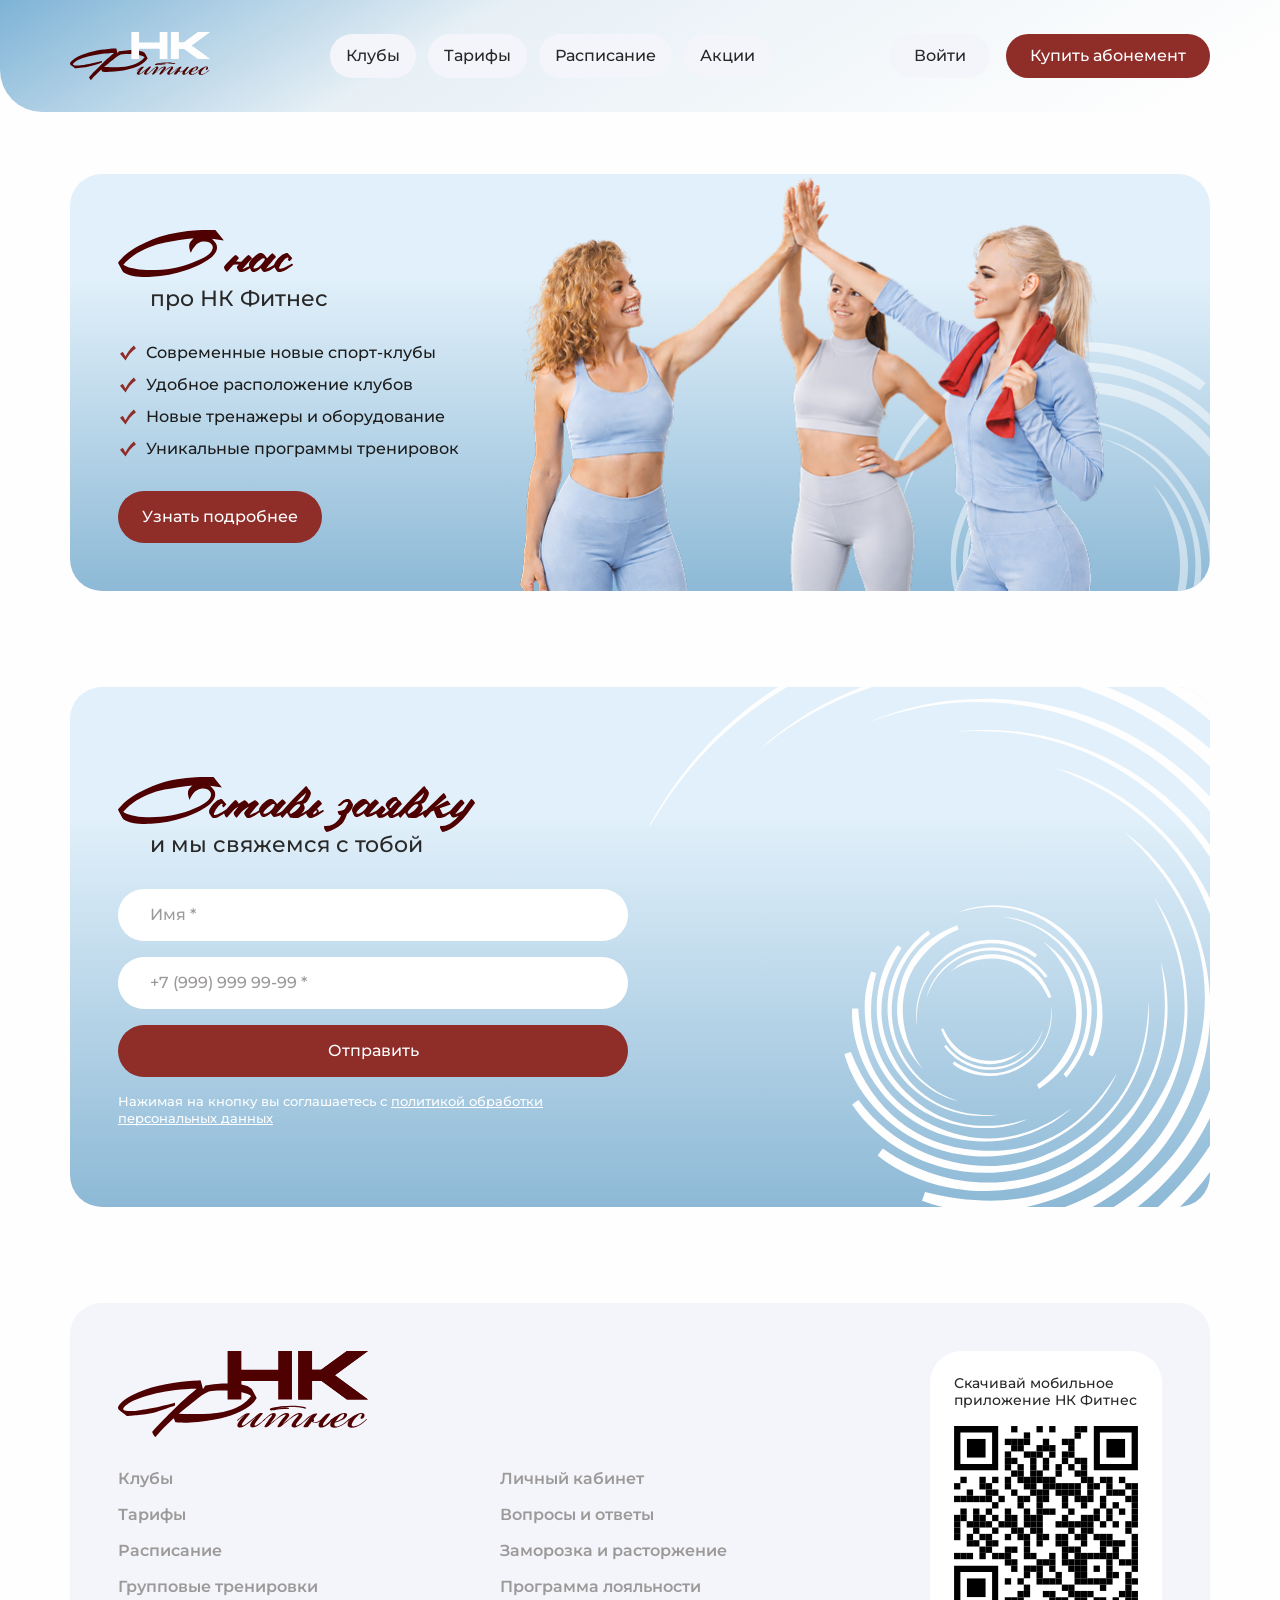
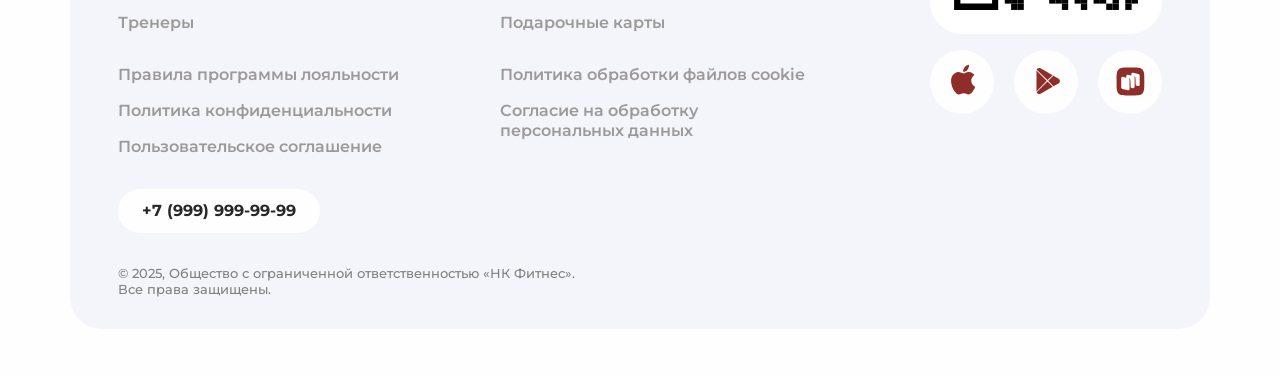
==== about-club.html @ 767a0ec8 "feat: added custom header" ====
<!doctype html>
<html lang="en">
  <head>
    <meta charset="UTF-8" />
    <meta name="viewport" content="width=device-width, initial-scale=1.0" />
    <title>Title</title>
    <link rel="shortcut icon" href="./favicon.ico" type="image/x-icon" />
    <link rel="stylesheet" href="./css/swiper-bundle.min.css" />
    <link rel="stylesheet" href="./css/index.css" />
    <script src="https://www.youtube.com/iframe_api" defer></script>
    <script src="./js/swiper-bundle.min.js" defer></script>
    <script src="./js/index.js" defer></script>
  </head>

  <body>
    <header class="header header_fullfilled">
      <div class="custom-container">
        <div class="header__wrapper">
          <div class="header__logo">
            <a class="header__logo-link" href="#">
              <img class="header__logo-link-image" src="./assets/logo-header.svg" alt="logo" />
            </a>
          </div>

          <nav class="header__nav">
            <ul class="header__nav-menu">
              <li class="header__nav-menu-item">
                <a class="header__nav-menu-item-link" href="#">Клубы</a>
              </li>
              <li class="header__nav-menu-item">
                <a class="header__nav-menu-item-link" href="#">Тарифы</a>
              </li>
              <li class="header__nav-menu-item">
                <a class="header__nav-menu-item-link" href="#">Расписание</a>
              </li>
              <li class="header__nav-menu-item">
                <a class="header__nav-menu-item-link" href="#">Акции</a>
              </li>
            </ul>
          </nav>

          <div class="header__controls">
            <button class="header__controls-profile"></button>
            <button class="header__controls-notifications is-notified"></button>
            <button class="header__controls-login">Войти</button>
            <button class="header__controls-buy">Купить абонемент</button>
            <button class="header__controls-menu"></button>
          </div>
        </div>
      </div>
    </header>

    <div class="mobile-menu">
      <div class="mobile-menu__body">
        <div class="mobile-menu__content">
          <nav class="mobile-menu__nav">
            <ul class="mobile-menu__nav-menu">
              <li class="mobile-menu__nav-menu-item">
                <a class="mobile-menu__nav-menu-item-link" href="#">О клубе</a>
              </li>
              <li class="mobile-menu__nav-menu-item">
                <a class="mobile-menu__nav-menu-item-link" href="#">Тарифы</a>
              </li>
              <li class="mobile-menu__nav-menu-item">
                <a class="mobile-menu__nav-menu-item-link" href="#">Расписание</a>
              </li>
              <li class="mobile-menu__nav-menu-item">
                <a class="mobile-menu__nav-menu-item-link" href="#">Групповые тренировки</a>
              </li>
              <li class="mobile-menu__nav-menu-item">
                <a class="mobile-menu__nav-menu-item-link" href="#">Тренеры</a>
              </li>
            </ul>

            <ul class="mobile-menu__nav-menu">
              <li class="mobile-menu__nav-menu-item">
                <a class="mobile-menu__nav-menu-item-link" href="#">Личный кабинет</a>
              </li>
              <li class="mobile-menu__nav-menu-item">
                <a class="mobile-menu__nav-menu-item-link" href="#">Вопросы и ответы</a>
              </li>
              <li class="mobile-menu__nav-menu-item">
                <a class="mobile-menu__nav-menu-item-link" href="#">Заморозка и расторжение</a>
              </li>
              <li class="mobile-menu__nav-menu-item">
                <a class="mobile-menu__nav-menu-item-link" href="#">Программа лояльности</a>
              </li>
              <li class="mobile-menu__nav-menu-item">
                <a class="mobile-menu__nav-menu-item-link" href="#">Подарочные карты</a>
              </li>
              <li class="mobile-menu__nav-menu-item">
                <a class="mobile-menu__nav-menu-item-link" href="#">Блог</a>
              </li>
            </ul>
          </nav>

          <div class="mobile-menu__download">
            <div class="mobile-menu__download-links">
              <a class="mobile-menu__download-link" href="#">
                <img
                  class="mobile-menu__download-link-logo"
                  src="./assets/google-play-download-logo-mob.svg"
                  alt=""
                />
              </a>
              <a class="mobile-menu__download-link" href="#">
                <img
                  class="mobile-menu__download-link-logo"
                  src="./assets/app-store-download-logo-mob.svg"
                  alt=""
                />
              </a>
              <a class="mobile-menu__download-link" href="#">
                <img
                  class="mobile-menu__download-link-logo"
                  src="./assets/app-gallery-download-logo-mob.svg"
                  alt=""
                />
              </a>
              <a class="mobile-menu__download-link" href="#">
                <img
                  class="mobile-menu__download-link-logo"
                  src="./assets/rustore-download-logo-mob.svg"
                  alt=""
                />
              </a>
            </div>
          </div>

          <div class="mobile-menu__subscription">
            <button class="mobile-menu__subscription-button">Купить абонемент</button>
          </div>
        </div>
      </div>
    </div>

    <div class="notifications">
      <div class="custom-container">
        <div class="notifications__body">
          <div class="notifications__content">
            <div class="notifications__empty">Тут пока пусто</div>

            <ul class="notifications__list">
              <li class="notifications__list-item notifications__list-item__new">
                <div class="notifications__list-item-title">Тренировка через 1 час</div>
                <div class="notifications__list-item-text">
                  Групповая тренировка Суставная гимнастика начнётся через 1 час
                </div>
                <div class="notifications__list-item-date">05 фев 17:00</div>
              </li>

              <li class="notifications__list-item notifications__list-item__new">
                <div class="notifications__list-item-title">Тренировка завтра в 18:00</div>
                <div class="notifications__list-item-text">
                  Групповая тренировка BUMS + ABS завтра в 18:00
                </div>
                <div class="notifications__list-item-date">04 фев 19:00</div>
              </li>

              <li class="notifications__list-item">
                <div class="notifications__list-item-title">Тренировка через 1 час</div>
                <div class="notifications__list-item-text">
                  Групповая тренировка Суставная гимнастика начнётся через 1 час
                </div>
                <div class="notifications__list-item-date">05 фев 17:00</div>
              </li>

              <li class="notifications__list-item">
                <div class="notifications__list-item-title">Тренировка завтра в 18:00</div>
                <div class="notifications__list-item-text">
                  Групповая тренировка BUMS + ABS завтра в 18:00
                </div>
                <div class="notifications__list-item-date">04 фев 19:00</div>
              </li>

              <li class="notifications__list-item">
                <div class="notifications__list-item-title">Тренировка через 1 час</div>
                <div class="notifications__list-item-text">
                  Групповая тренировка Суставная гимнастика начнётся через 1 час
                </div>
                <div class="notifications__list-item-date">05 фев 17:00</div>
              </li>
            </ul>
          </div>
        </div>
      </div>
    </div>

    <main class="main">

      <section class="about-us">
        <div class="custom-container">
          <div class="about-us__wrapper">
            <div class="about-us__info">
              <div class="about-us__info-title">О нас</div>

              <figure class="about-us__info-heading">
                <img
                  class="about-us__info-heading-image"
                  src="./assets/heading/heading-about-us.svg"
                  alt="heading"
                />
              </figure>

              <div class="about-us__info-description">про НК Фитнес</div>
              <div class="about-us__info-advantages">
                <li class="about-us__info-advantages-item">Современные новые спорт-клубы</li>
                <li class="about-us__info-advantages-item">Удобное расположение клубов</li>
                <li class="about-us__info-advantages-item">Новые тренажеры и оборудование</li>
                <li class="about-us__info-advantages-item">Уникальные программы тренировок</li>
              </div>
              <div class="about-us__info-training">
                <button class="about-us__info-training-button">Узнать подробнее</button>
              </div>
            </div>

            <figure class="about-us__photo">
              <img
                class="about-us__photo-image"
                src="./assets/about-us-image-1.png"
                alt="about-us"
              />
            </figure>
          </div>
        </div>
      </section>

      <section class="callback">
        <div class="custom-container">
          <div class="callback__wrapper">
            <h2 class="callback__title">Оставь заявку</h2>

            <figure class="callback__heading">
              <img
                class="callback__heading-image"
                src="./assets/heading/heading-callback.svg"
                alt="heading"
              />
            </figure>

            <div class="callback__description">и мы свяжемся с тобой</div>

            <form class="callback__form">
              <input
                class="callback__form-input"
                type="text"
                name="name"
                placeholder="Имя *"
                required
              />
              <input
                class="callback__form-input"
                type="tel"
                name="phone"
                placeholder="+7 (999) 999 99-99 *"
                required
              />
              <button class="callback__form-submit">Отправить</button>
              <div class="callback__form-disclaimer">
                Нажимая на кнопку вы соглашаетесь с
                <a class="callback__form-disclaimer-link" href="#">
                  политикой обработки персональных данных
                </a>
              </div>
            </form>
          </div>
        </div>
      </section>
    </main>

    <footer class="footer">
      <div class="custom-container">
        <div class="footer__wrapper">
          <div class="footer__main">
            <figure class="footer__main-logo">
              <a class="footer__main-logo-link" href="#">
                <img
                  class="footer__main-logo-link-image"
                  src="./assets/logo-footer.svg"
                  alt="logo"
                />
              </a>
            </figure>

            <nav class="footer__main-nav">
              <ul class="footer__main-nav-menu">
                <li class="footer__main-nav-menu-item">
                  <a class="footer__main-nav-menu-item-link" href="#">Клубы</a>
                </li>
                <li class="footer__main-nav-menu-item">
                  <a class="footer__main-nav-menu-item-link" href="#">Тарифы</a>
                </li>
                <li class="footer__main-nav-menu-item">
                  <a class="footer__main-nav-menu-item-link" href="#">Расписание</a>
                </li>
                <li class="footer__main-nav-menu-item">
                  <a class="footer__main-nav-menu-item-link" href="#">Групповые тренировки</a>
                </li>
                <li class="footer__main-nav-menu-item">
                  <a class="footer__main-nav-menu-item-link" href="#">Тренеры</a>
                </li>
              </ul>

              <ul class="footer__main-nav-menu">
                <li class="footer__main-nav-menu-item">
                  <a class="footer__main-nav-menu-item-link" href="#">Личный кабинет</a>
                </li>
                <li class="footer__main-nav-menu-item">
                  <a class="footer__main-nav-menu-item-link" href="#">Вопросы и ответы</a>
                </li>
                <li class="footer__main-nav-menu-item">
                  <a class="footer__main-nav-menu-item-link" href="#">Заморозка и расторжение</a>
                </li>
                <li class="footer__main-nav-menu-item">
                  <a class="footer__main-nav-menu-item-link" href="#">Программа лояльности</a>
                </li>
                <li class="footer__main-nav-menu-item">
                  <a class="footer__main-nav-menu-item-link" href="#">Подарочные карты</a>
                </li>
              </ul>

              <ul class="footer__main-nav-menu">
                <li class="footer__main-nav-menu-item">
                  <a class="footer__main-nav-menu-item-link" href="#"
                    >Правила программы лояльности</a
                  >
                </li>
                <li class="footer__main-nav-menu-item">
                  <a class="footer__main-nav-menu-item-link" href="#"
                    >Политика конфиденциальности</a
                  >
                </li>
                <li class="footer__main-nav-menu-item">
                  <a class="footer__main-nav-menu-item-link" href="#"
                    >Пользовательское соглашение</a
                  >
                </li>
              </ul>

              <ul class="footer__main-nav-menu">
                <li class="footer__main-nav-menu-item">
                  <a class="footer__main-nav-menu-item-link" href="#"
                    >Политика обработки файлов cookie</a
                  >
                </li>
                <li class="footer__main-nav-menu-item">
                  <a class="footer__main-nav-menu-item-link" href="#"
                    >Согласие на обработку персональных данных</a
                  >
                </li>
              </ul>
            </nav>

            <div class="footer__main-phone">
              <a class="footer__main-phone-link" href="tel:+79999999999">+7 (999) 999-99-99</a>
            </div>
          </div>

          <div class="footer__app">
            <div class="footer__app-download">
              <div class="footer__app-download-title">Скачивай мобильное приложение НК Фитнес</div>

              <figure class="footer__app-download-qr">
                <img
                  class="footer__app-download-qr-image"
                  src="./assets/app-qr-code.svg"
                  alt="qr"
                />
              </figure>
            </div>

            <div class="footer__app-store">
              <a class="footer__app-store-link" href="#">
                <img
                  class="footer__app-store-link-icon"
                  src="./assets/app-store-logo.svg"
                  alt="app-store-logo"
                />
              </a>
              <a class="footer__app-store-link" href="#">
                <img
                  class="footer__app-store-link-icon"
                  src="./assets/google-play-logo.svg"
                  alt="google-play-logo"
                />
              </a>
              <a class="footer__app-store-link" href="#">
                <img
                  class="footer__app-store-link-icon"
                  src="./assets/ru-store-logo.svg"
                  alt="ru-store-logo"
                />
              </a>
            </div>
          </div>

          <div class="footer__copyright">
            <div class="footer__copyright-content">
              © 2025, Общество с ограниченной ответственностью «НК Фитнес». Все права защищены.
            </div>
          </div>
        </div>
      </div>
    </footer>

    <div class="cookies active" style="display: none;">
      <figure class="cookies__icon">
        <img class="cookies__icon-image" src="./assets/cookies.svg" alt="cookies" />
      </figure>
      <div class="cookies__message">
        Мы используем файлы cookie для улучшения работы сайта и анализа посещаемости. Продолжая
        использовать сайт, вы соглашаетесь с
        <a class="cookies__message-link" href="#">политикой обработки файлов cookie</a>
      </div>
      <div class="cookies__agree">
        <button class="cookies__agree-button">Понятно</button>
      </div>
    </div>

    <div class="loader" style="display: none;">
      <div class="loader__main">
        <svg
          class="loader__main-layer loader__main-layer_outer"
          viewBox="0 0 200 186"
          fill="none"
          xmlns="http://www.w3.org/2000/svg"
        >
          <path
            d="M21.9347 37.778C0.688695 70.8767 -2.49113 105.113 17.5709 139.151C37.6026 173.147 69.0466 187.191 108.109 184.972C64.8949 191.45 25.7894 166.533 9.21711 132.022C-7.76408 96.6708 0.677655 56.17 18.6566 35.2195C19.7309 36.0613 20.8166 36.9033 21.9347 37.778ZM108.224 184.967C108.186 184.969 108.147 184.97 108.109 184.972C108.147 184.966 108.186 184.961 108.224 184.956V184.967ZM72.013 172.851V172.862C71.978 172.851 71.9432 172.838 71.9081 172.826C71.9431 172.834 71.978 172.843 72.013 172.851ZM47.3025 25.3122C-7.14324 66.6883 5.61949 150.587 71.9081 172.826C38.0986 165.139 3.31637 127.498 10.413 78.1694C11.1696 72.9532 15.2581 56.5407 25.289 42.4027C32.3489 32.4635 41.2727 25.2797 41.9089 24.7655C43.334 23.6393 44.5509 22.7427 45.4279 22.1194C45.998 23.0816 46.6668 24.2189 47.3025 25.3122ZM146.364 31.4469C169.824 46.8208 182.235 68.5149 181.709 96.5071C181.171 124.893 167.884 146.434 143.721 161.873H143.711C142.527 159.807 141.77 158.483 141.77 158.483L145.454 155.684C166.536 139.674 173.843 114.849 173.88 114.724C183.035 83.4296 168.432 51.0735 149.707 34.2563C148.37 33.0537 147.197 32.1028 146.364 31.4469ZM109.967 10.1897C144.653 10.4959 186.74 39.9425 190.281 89.7051C190.654 94.9536 190.149 111.859 183.341 127.801C178.551 139.008 171.361 147.919 170.844 148.555C169.693 149.965 168.695 151.092 167.971 151.89C167.226 151.07 166.327 150.097 165.472 149.167C209.916 97.1852 179.559 17.8438 109.967 10.1897ZM154.433 87.9346C158.247 113.018 143.721 135.718 123.594 145.329C102.994 155.17 79.3909 150.283 67.1782 139.862C67.6715 139.239 68.1654 138.605 68.6696 137.959C87.9532 150.283 107.906 152.12 127.738 140.496C147.559 128.873 155.749 110.623 154.433 87.9453V87.9346ZM147.394 108.928C142.954 128.545 121.006 148.752 92.2291 144.629C89.1925 144.192 79.6328 141.819 71.3889 136.002C65.5895 131.913 61.4007 126.741 61.1047 126.369C60.4473 125.549 59.9216 124.838 59.5598 124.335C60.1188 124.008 60.7763 123.624 61.412 123.253C85.5304 154.831 134.458 147.407 147.383 108.928H147.394ZM72.4295 21.2012L68.2306 23.1584C44.2242 34.3456 31.8165 57.047 31.7468 57.175C16.1575 85.8343 23.5575 120.541 38.2807 140.934C39.344 142.399 40.2753 143.569 40.955 144.389C21.2875 124.412 13.7785 100.574 20.2357 73.3364C26.7908 45.7085 44.3602 27.4701 71.2465 17.4862C71.9695 19.748 72.4295 21.2012 72.4295 21.2012ZM60.1733 111.115C66.7072 125.068 79.9944 132.263 79.9944 132.263C96.6797 141.305 116.906 137.019 128.79 128.48C129.645 127.868 130.336 127.32 130.807 126.927C119.165 138.32 105.275 142.683 89.4006 138.933C73.296 135.138 62.6615 124.958 56.8512 109.366H56.863C58.1823 108.942 59.0243 108.68 59.033 108.677L60.1733 111.115ZM72.013 6.01349C112.905 -9.52443 156.471 6.57081 180.02 36.8265C204.127 67.782 204.478 109.158 191.366 133.433C190.128 132.831 188.889 132.23 187.617 131.617C201.343 94.779 197.177 60.642 170.339 31.6219C143.524 2.61277 109.769 -4.45082 72.013 6.01349ZM73.2635 36.9462C98.4012 24.9295 127.189 30.9111 142.088 43.6169C141.485 44.3822 140.882 45.1478 140.268 45.9351C116.742 30.9112 92.4043 28.6693 68.2092 42.8512C44.025 57.0332 34.0379 79.2958 35.6384 106.96C30.9793 76.3763 48.7176 48.6789 73.2635 36.9462ZM64.4706 59.3949C78.6786 45.4863 95.6274 40.1727 114.988 44.7433C134.633 49.3796 147.602 61.8006 154.695 80.8155L154.684 80.8272C153.073 81.3301 152.042 81.658 152.042 81.658L150.65 78.6841C142.68 61.67 126.466 52.8888 126.466 52.8888C106.097 41.8561 81.4195 47.0943 66.9266 57.5039C65.8852 58.2473 65.0517 58.9139 64.4706 59.3949ZM44.2438 81.3515C49.6705 57.4159 76.4533 32.7588 111.556 37.7887C115.262 38.3135 126.926 41.2115 136.979 48.3078C144.05 53.3048 149.159 59.614 149.521 60.0623C150.321 61.0572 150.968 61.9208 151.406 62.5439C150.716 62.9484 149.916 63.4188 149.138 63.867C119.703 25.3448 60.0195 34.4098 44.2438 81.3515ZM71.2465 17.4862L71.2454 17.483H71.2571C71.2538 17.4842 71.2498 17.485 71.2465 17.4862Z"
            fill="#FEFEFE"
          />
        </svg>

        <svg
          class="loader__main-layer loader__main-layer_mid"
          viewBox="0 0 200 186"
          fill="none"
          xmlns="http://www.w3.org/2000/svg"
        >
          <path
            d="M21.9347 37.778C0.688695 70.8767 -2.49113 105.113 17.5709 139.151C37.6026 173.147 69.0466 187.191 108.109 184.972C64.8949 191.45 25.7894 166.533 9.21711 132.022C-7.76408 96.6708 0.677655 56.17 18.6566 35.2195C19.7309 36.0613 20.8166 36.9033 21.9347 37.778ZM108.224 184.967C108.186 184.969 108.147 184.97 108.109 184.972C108.147 184.966 108.186 184.961 108.224 184.956V184.967ZM72.013 172.851V172.862C71.978 172.851 71.9432 172.838 71.9081 172.826C71.9431 172.834 71.978 172.843 72.013 172.851ZM47.3025 25.3122C-7.14324 66.6883 5.61949 150.587 71.9081 172.826C38.0986 165.139 3.31637 127.498 10.413 78.1694C11.1696 72.9532 15.2581 56.5407 25.289 42.4027C32.3489 32.4635 41.2727 25.2797 41.9089 24.7655C43.334 23.6393 44.5509 22.7427 45.4279 22.1194C45.998 23.0816 46.6668 24.2189 47.3025 25.3122ZM146.364 31.4469C169.824 46.8208 182.235 68.5149 181.709 96.5071C181.171 124.893 167.884 146.434 143.721 161.873H143.711C142.527 159.807 141.77 158.483 141.77 158.483L145.454 155.684C166.536 139.674 173.843 114.849 173.88 114.724C183.035 83.4296 168.432 51.0735 149.707 34.2563C148.37 33.0537 147.197 32.1028 146.364 31.4469ZM109.967 10.1897C144.653 10.4959 186.74 39.9425 190.281 89.7051C190.654 94.9536 190.149 111.859 183.341 127.801C178.551 139.008 171.361 147.919 170.844 148.555C169.693 149.965 168.695 151.092 167.971 151.89C167.226 151.07 166.327 150.097 165.472 149.167C209.916 97.1852 179.559 17.8438 109.967 10.1897ZM154.433 87.9346C158.247 113.018 143.721 135.718 123.594 145.329C102.994 155.17 79.3909 150.283 67.1782 139.862C67.6715 139.239 68.1654 138.605 68.6696 137.959C87.9532 150.283 107.906 152.12 127.738 140.496C147.559 128.873 155.749 110.623 154.433 87.9453V87.9346ZM147.394 108.928C142.954 128.545 121.006 148.752 92.2291 144.629C89.1925 144.192 79.6328 141.819 71.3889 136.002C65.5895 131.913 61.4007 126.741 61.1047 126.369C60.4473 125.549 59.9216 124.838 59.5598 124.335C60.1188 124.008 60.7763 123.624 61.412 123.253C85.5304 154.831 134.458 147.407 147.383 108.928H147.394ZM72.4295 21.2012L68.2306 23.1584C44.2242 34.3456 31.8165 57.047 31.7468 57.175C16.1575 85.8343 23.5575 120.541 38.2807 140.934C39.344 142.399 40.2753 143.569 40.955 144.389C21.2875 124.412 13.7785 100.574 20.2357 73.3364C26.7908 45.7085 44.3602 27.4701 71.2465 17.4862C71.9695 19.748 72.4295 21.2012 72.4295 21.2012ZM60.1733 111.115C66.7072 125.068 79.9944 132.263 79.9944 132.263C96.6797 141.305 116.906 137.019 128.79 128.48C129.645 127.868 130.336 127.32 130.807 126.927C119.165 138.32 105.275 142.683 89.4006 138.933C73.296 135.138 62.6615 124.958 56.8512 109.366H56.863C58.1823 108.942 59.0243 108.68 59.033 108.677L60.1733 111.115ZM72.013 6.01349C112.905 -9.52443 156.471 6.57081 180.02 36.8265C204.127 67.782 204.478 109.158 191.366 133.433C190.128 132.831 188.889 132.23 187.617 131.617C201.343 94.779 197.177 60.642 170.339 31.6219C143.524 2.61277 109.769 -4.45082 72.013 6.01349ZM73.2635 36.9462C98.4012 24.9295 127.189 30.9111 142.088 43.6169C141.485 44.3822 140.882 45.1478 140.268 45.9351C116.742 30.9112 92.4043 28.6693 68.2092 42.8512C44.025 57.0332 34.0379 79.2958 35.6384 106.96C30.9793 76.3763 48.7176 48.6789 73.2635 36.9462ZM64.4706 59.3949C78.6786 45.4863 95.6274 40.1727 114.988 44.7433C134.633 49.3796 147.602 61.8006 154.695 80.8155L154.684 80.8272C153.073 81.3301 152.042 81.658 152.042 81.658L150.65 78.6841C142.68 61.67 126.466 52.8888 126.466 52.8888C106.097 41.8561 81.4195 47.0943 66.9266 57.5039C65.8852 58.2473 65.0517 58.9139 64.4706 59.3949ZM44.2438 81.3515C49.6705 57.4159 76.4533 32.7588 111.556 37.7887C115.262 38.3135 126.926 41.2115 136.979 48.3078C144.05 53.3048 149.159 59.614 149.521 60.0623C150.321 61.0572 150.968 61.9208 151.406 62.5439C150.716 62.9484 149.916 63.4188 149.138 63.867C119.703 25.3448 60.0195 34.4098 44.2438 81.3515ZM71.2465 17.4862L71.2454 17.483H71.2571C71.2538 17.4842 71.2498 17.485 71.2465 17.4862Z"
            fill="#FEFEFE"
          />
        </svg>

        <svg
          class="loader__main-layer loader__main-layer_inner"
          viewBox="0 0 200 186"
          fill="none"
          xmlns="http://www.w3.org/2000/svg"
        >
          <path
            d="M21.9347 37.778C0.688695 70.8767 -2.49113 105.113 17.5709 139.151C37.6026 173.147 69.0466 187.191 108.109 184.972C64.8949 191.45 25.7894 166.533 9.21711 132.022C-7.76408 96.6708 0.677655 56.17 18.6566 35.2195C19.7309 36.0613 20.8166 36.9033 21.9347 37.778ZM108.224 184.967C108.186 184.969 108.147 184.97 108.109 184.972C108.147 184.966 108.186 184.961 108.224 184.956V184.967ZM72.013 172.851V172.862C71.978 172.851 71.9432 172.838 71.9081 172.826C71.9431 172.834 71.978 172.843 72.013 172.851ZM47.3025 25.3122C-7.14324 66.6883 5.61949 150.587 71.9081 172.826C38.0986 165.139 3.31637 127.498 10.413 78.1694C11.1696 72.9532 15.2581 56.5407 25.289 42.4027C32.3489 32.4635 41.2727 25.2797 41.9089 24.7655C43.334 23.6393 44.5509 22.7427 45.4279 22.1194C45.998 23.0816 46.6668 24.2189 47.3025 25.3122ZM146.364 31.4469C169.824 46.8208 182.235 68.5149 181.709 96.5071C181.171 124.893 167.884 146.434 143.721 161.873H143.711C142.527 159.807 141.77 158.483 141.77 158.483L145.454 155.684C166.536 139.674 173.843 114.849 173.88 114.724C183.035 83.4296 168.432 51.0735 149.707 34.2563C148.37 33.0537 147.197 32.1028 146.364 31.4469ZM109.967 10.1897C144.653 10.4959 186.74 39.9425 190.281 89.7051C190.654 94.9536 190.149 111.859 183.341 127.801C178.551 139.008 171.361 147.919 170.844 148.555C169.693 149.965 168.695 151.092 167.971 151.89C167.226 151.07 166.327 150.097 165.472 149.167C209.916 97.1852 179.559 17.8438 109.967 10.1897ZM154.433 87.9346C158.247 113.018 143.721 135.718 123.594 145.329C102.994 155.17 79.3909 150.283 67.1782 139.862C67.6715 139.239 68.1654 138.605 68.6696 137.959C87.9532 150.283 107.906 152.12 127.738 140.496C147.559 128.873 155.749 110.623 154.433 87.9453V87.9346ZM147.394 108.928C142.954 128.545 121.006 148.752 92.2291 144.629C89.1925 144.192 79.6328 141.819 71.3889 136.002C65.5895 131.913 61.4007 126.741 61.1047 126.369C60.4473 125.549 59.9216 124.838 59.5598 124.335C60.1188 124.008 60.7763 123.624 61.412 123.253C85.5304 154.831 134.458 147.407 147.383 108.928H147.394ZM72.4295 21.2012L68.2306 23.1584C44.2242 34.3456 31.8165 57.047 31.7468 57.175C16.1575 85.8343 23.5575 120.541 38.2807 140.934C39.344 142.399 40.2753 143.569 40.955 144.389C21.2875 124.412 13.7785 100.574 20.2357 73.3364C26.7908 45.7085 44.3602 27.4701 71.2465 17.4862C71.9695 19.748 72.4295 21.2012 72.4295 21.2012ZM60.1733 111.115C66.7072 125.068 79.9944 132.263 79.9944 132.263C96.6797 141.305 116.906 137.019 128.79 128.48C129.645 127.868 130.336 127.32 130.807 126.927C119.165 138.32 105.275 142.683 89.4006 138.933C73.296 135.138 62.6615 124.958 56.8512 109.366H56.863C58.1823 108.942 59.0243 108.68 59.033 108.677L60.1733 111.115ZM72.013 6.01349C112.905 -9.52443 156.471 6.57081 180.02 36.8265C204.127 67.782 204.478 109.158 191.366 133.433C190.128 132.831 188.889 132.23 187.617 131.617C201.343 94.779 197.177 60.642 170.339 31.6219C143.524 2.61277 109.769 -4.45082 72.013 6.01349ZM73.2635 36.9462C98.4012 24.9295 127.189 30.9111 142.088 43.6169C141.485 44.3822 140.882 45.1478 140.268 45.9351C116.742 30.9112 92.4043 28.6693 68.2092 42.8512C44.025 57.0332 34.0379 79.2958 35.6384 106.96C30.9793 76.3763 48.7176 48.6789 73.2635 36.9462ZM64.4706 59.3949C78.6786 45.4863 95.6274 40.1727 114.988 44.7433C134.633 49.3796 147.602 61.8006 154.695 80.8155L154.684 80.8272C153.073 81.3301 152.042 81.658 152.042 81.658L150.65 78.6841C142.68 61.67 126.466 52.8888 126.466 52.8888C106.097 41.8561 81.4195 47.0943 66.9266 57.5039C65.8852 58.2473 65.0517 58.9139 64.4706 59.3949ZM44.2438 81.3515C49.6705 57.4159 76.4533 32.7588 111.556 37.7887C115.262 38.3135 126.926 41.2115 136.979 48.3078C144.05 53.3048 149.159 59.614 149.521 60.0623C150.321 61.0572 150.968 61.9208 151.406 62.5439C150.716 62.9484 149.916 63.4188 149.138 63.867C119.703 25.3448 60.0195 34.4098 44.2438 81.3515ZM71.2465 17.4862L71.2454 17.483H71.2571C71.2538 17.4842 71.2498 17.485 71.2465 17.4862Z"
            fill="#FEFEFE"
          />
        </svg>
      </div>
    </div>
  </body>
</html>
---- css/index.css ----
@import url("https://fonts.googleapis.com/css2?family=Montserrat:wght@100..900&display=swap");
@font-face {
  font-family: "Christopher";
  src: url("../fonts/christopher.otf") format("opentype");
  font-weight: normal;
  font-style: normal;
}
html {
  font-size: 16px;
  font-family: "Montserrat", sans-serif;
  font-weight: 400;
  font-style: normal;
  scroll-behavior: smooth;
}

body {
  position: relative;
  margin: 0;
  overflow-y: scroll;
  color: #282828;
  background-color: #fefefe;
}

a,
button,
input,
textarea {
  font-family: "Montserrat", sans-serif;
  text-decoration: none;
}

.custom-container {
  max-width: 1170px;
  width: 100%;
  margin: 0 auto;
  padding: 0 15px;
  -webkit-box-sizing: border-box;
          box-sizing: border-box;
}

.header {
  position: absolute;
  top: 32px;
  left: 0;
  right: 0;
  z-index: 999;
  max-width: 100%;
  overflow: hidden;
}
@media (max-width: 1024px) {
  .header {
    top: 0;
    padding: 12px;
    border-radius: 0 0 32px 32px;
    background: -webkit-gradient(linear, left top, left bottom, from(#f2f8fd), to(#e1f0fa));
    background: linear-gradient(180deg, #f2f8fd 0%, #e1f0fa 100%);
  }
}
.header.header.hidden {
  position: fixed;
  background: -webkit-gradient(linear, left top, left bottom, from(rgba(242, 248, 253, 0)), to(rgba(225, 240, 250, 0)));
  background: linear-gradient(180deg, rgba(242, 248, 253, 0) 0%, rgba(225, 240, 250, 0) 100%);
}
.header.header.active {
  position: fixed;
  background: -webkit-gradient(linear, left top, left bottom, from(rgba(242, 248, 253, 0)), to(rgba(225, 240, 250, 0)));
  background: linear-gradient(180deg, rgba(242, 248, 253, 0) 0%, rgba(225, 240, 250, 0) 100%);
}
.header_fullfilled {
  top: 0;
  padding: 32px 0;
  border-radius: 0 0 42px 42px;
  background: linear-gradient(330deg, rgba(255, 255, 255, 0) 8%, rgba(141, 185, 214, 0.2) 65%, #7eb3d6 100%);
}
@media (max-width: 1024px) {
  .header_fullfilled {
    padding: 12px;
  }
}
.header__wrapper {
  display: -webkit-box;
  display: -ms-flexbox;
  display: flex;
  -webkit-box-align: center;
      -ms-flex-align: center;
          align-items: center;
  -webkit-box-pack: justify;
      -ms-flex-pack: justify;
          justify-content: space-between;
  gap: 32px;
  margin: 0 auto;
  -webkit-box-sizing: border-box;
          box-sizing: border-box;
}
@media (max-width: 1024px) {
  .header__wrapper {
    padding: 8px 24px;
    margin: 0 -15px;
    border-radius: 48px;
    background-color: #fefefe;
  }
}
.header.hidden .header__wrapper {
  opacity: 0;
  -webkit-transform: translateY(-400px);
          transform: translateY(-400px);
}
.header.hidden.active .header__wrapper {
  max-width: 1044px;
  padding: 12px 48px;
  border-radius: 32px;
  -webkit-box-shadow: 0 2px 12px 0 rgba(68, 68, 68, 0.15);
          box-shadow: 0 2px 12px 0 rgba(68, 68, 68, 0.15);
  background-color: #fefefe;
  opacity: 1;
  -webkit-transform: translateY(0);
          transform: translateY(0);
  -webkit-transition-property: opacity, -webkit-transform;
  transition-property: opacity, -webkit-transform;
  transition-property: transform, opacity;
  transition-property: transform, opacity, -webkit-transform;
  -webkit-transition-timing-function: ease-out;
          transition-timing-function: ease-out;
  -webkit-transition-duration: 0.4s;
          transition-duration: 0.4s;
}
@media (max-width: 1024px) {
  .header.hidden.active .header__wrapper {
    padding: 12px 24px;
    border-radius: 48px;
  }
}
.header__logo {
  -webkit-box-flex: 0;
      -ms-flex: 0 0 auto;
          flex: 0 0 auto;
}
.header__logo-link {
  display: -webkit-box;
  display: -ms-flexbox;
  display: flex;
  -webkit-box-align: center;
      -ms-flex-align: center;
          align-items: center;
  -webkit-box-pack: center;
      -ms-flex-pack: center;
          justify-content: center;
}
.header__logo-link-image {
  display: block;
  max-width: 100%;
  width: 180px;
  height: auto;
}
@media (max-width: 1400px) {
  .header__logo-link-image {
    width: 140px;
  }
}
@media (max-width: 1024px) {
  .header__logo-link-image {
    width: 104px;
    -webkit-filter: brightness(0) saturate(100%) invert(2%) sepia(98%) saturate(5513%) hue-rotate(336deg) brightness(97%) contrast(99%);
            filter: brightness(0) saturate(100%) invert(2%) sepia(98%) saturate(5513%) hue-rotate(336deg) brightness(97%) contrast(99%);
  }
}
.header.hidden.active .header__logo {
  display: none;
}
@media (max-width: 1024px) {
  .header.hidden.active .header__logo {
    display: block;
  }
}
@media (max-width: 1024px) {
  .header__nav {
    display: none;
  }
}
.header__nav-menu {
  display: -webkit-box;
  display: -ms-flexbox;
  display: flex;
  -webkit-box-align: center;
      -ms-flex-align: center;
          align-items: center;
  -webkit-box-pack: center;
      -ms-flex-pack: center;
          justify-content: center;
  gap: 24px;
  margin: 0;
  padding: 0;
  list-style-type: none;
}
@media (max-width: 1400px) {
  .header__nav-menu {
    gap: 12px;
  }
}
.header__nav-menu-item {
  -webkit-box-flex: 0;
      -ms-flex: 0 0 auto;
          flex: 0 0 auto;
}
.header__nav-menu-item-link {
  display: inline-block;
  min-height: 44px;
  padding: 12px 24px;
  -webkit-box-sizing: border-box;
          box-sizing: border-box;
  font-weight: 500;
  font-size: 16px;
  line-height: 125%;
  color: #282828;
  border: none;
  border-radius: 32px;
  background-color: #f4f4fb;
  -webkit-transition-property: background-color;
  transition-property: background-color;
  -webkit-transition-timing-function: ease-out;
          transition-timing-function: ease-out;
  -webkit-transition-duration: 0.2s;
          transition-duration: 0.2s;
  cursor: pointer;
}
@media (max-width: 1400px) {
  .header__nav-menu-item-link {
    padding: 12px 16px;
  }
}
.header__nav-menu-item-link:hover {
  background-color: #f2f8fd;
}
.header__nav-menu-item-link:active {
  background-color: #e1f0fa;
}
.header__controls {
  display: -webkit-box;
  display: -ms-flexbox;
  display: flex;
  -webkit-box-align: center;
      -ms-flex-align: center;
          align-items: center;
  -webkit-box-pack: center;
      -ms-flex-pack: center;
          justify-content: center;
  -webkit-box-flex: 0;
      -ms-flex: 0 0 auto;
          flex: 0 0 auto;
  gap: 16px;
}
@media (max-width: 1024px) {
  .header__controls {
    gap: 6px;
  }
}
.header__controls-profile, .header__controls-login, .header__controls-buy {
  display: -webkit-box;
  display: -ms-flexbox;
  display: flex;
  -webkit-box-align: center;
      -ms-flex-align: center;
          align-items: center;
  -webkit-box-pack: center;
      -ms-flex-pack: center;
          justify-content: center;
  -webkit-box-flex: 0;
      -ms-flex: 0 0 auto;
          flex: 0 0 auto;
  min-height: 44px;
  padding: 12px 24px;
  -webkit-box-sizing: border-box;
          box-sizing: border-box;
  font-weight: 500;
  font-size: 16px;
  line-height: 125%;
  color: #282828;
  border: none;
  border-radius: 32px;
  background-color: #f4f4fb;
  -webkit-transition-property: background-color;
  transition-property: background-color;
  -webkit-transition-timing-function: ease-out;
          transition-timing-function: ease-out;
  -webkit-transition-duration: 0.2s;
          transition-duration: 0.2s;
  cursor: pointer;
}
@media (max-width: 1024px) {
  .header__controls-profile, .header__controls-login, .header__controls-buy {
    display: none;
  }
}
.header__controls-profile:hover, .header__controls-login:hover, .header__controls-buy:hover {
  background-color: #f2f8fd;
}
.header__controls-profile:active, .header__controls-login:active, .header__controls-buy:active {
  background-color: #e1f0fa;
}
.header__controls-profile, .header__controls-notifications, .header__controls-menu {
  position: relative;
  display: -webkit-box;
  display: -ms-flexbox;
  display: flex;
  -webkit-box-align: center;
      -ms-flex-align: center;
          align-items: center;
  -webkit-box-pack: center;
      -ms-flex-pack: center;
          justify-content: center;
  padding: 0;
  width: 44px;
  aspect-ratio: 1;
  -webkit-box-sizing: border-box;
          box-sizing: border-box;
  border: none;
  border-radius: 32px;
  background-color: #fefefe;
  cursor: pointer;
}
.header__controls-profile::before, .header__controls-notifications::before, .header__controls-menu::before {
  content: "";
  display: block;
  -webkit-box-flex: 0;
      -ms-flex: 0 0 auto;
          flex: 0 0 auto;
  width: 22px;
  aspect-ratio: 1;
  background-position: center;
  background-repeat: no-repeat;
  background-size: cover;
}
.header__controls-notifications {
  display: none;
}
@media (max-width: 1024px) {
  .header__controls-notifications {
    display: -webkit-box;
    display: -ms-flexbox;
    display: flex;
  }
}
.header__controls-notifications::before {
  background-image: url(../assets/bell.svg);
}
.header__controls-notifications::after {
  content: "";
  position: absolute;
  top: 9px;
  right: 11px;
  display: block;
  width: 6px;
  aspect-ratio: 1;
  border: 2px solid #fefefe;
  border-radius: 10px;
  background-color: #8f2d29;
  display: none;
}
.header__controls-notifications.is-notified::after {
  display: block;
}
.header__controls-notifications.active::before {
  background-image: url(../assets/close.svg);
}
.header__controls-notifications.active::after {
  display: none;
}
.header__controls-menu {
  display: none;
}
@media (max-width: 1024px) {
  .header__controls-menu {
    display: -webkit-box;
    display: -ms-flexbox;
    display: flex;
  }
}
.header__controls-menu::before {
  background-image: url(../assets/menu.svg);
}
.header__controls-menu.active::before {
  background-image: url(../assets/close.svg);
}
.header__controls-profile {
  display: none;
}
@media (max-width: 1024px) {
  .header__controls-profile {
    display: none;
  }
}
.header__controls-profile::before {
  background-image: url(../assets/profile.svg);
}
.header__controls_logged .header__controls-notifications {
  display: -webkit-box;
  display: -ms-flexbox;
  display: flex;
}
.header__controls_logged .header__controls-profile {
  display: -webkit-box;
  display: -ms-flexbox;
  display: flex;
}
.header__controls_logged .header__controls-login {
  display: none;
}
.header__controls-buy {
  color: #fefefe;
  background-color: #8f2d29;
}
.header__controls-buy:hover {
  background-color: #9f322d;
}
.header__controls-buy:active {
  background-color: #af3732;
}

.mobile-menu {
  position: fixed;
  inset: 0;
  z-index: 998;
  display: -webkit-box;
  display: -ms-flexbox;
  display: flex;
  -webkit-box-align: stretch;
      -ms-flex-align: stretch;
          align-items: stretch;
  -webkit-box-pack: end;
      -ms-flex-pack: end;
          justify-content: flex-end;
  max-height: 100dvh;
  padding: 96px 12px 12px;
  -webkit-box-sizing: border-box;
          box-sizing: border-box;
  pointer-events: none;
  display: none;
}
@media (max-width: 1024px) {
  .mobile-menu {
    display: -webkit-box;
    display: -ms-flexbox;
    display: flex;
  }
}
.mobile-menu.active {
  pointer-events: all;
}
.mobile-menu__body {
  display: -webkit-box;
  display: -ms-flexbox;
  display: flex;
  -webkit-box-align: stretch;
      -ms-flex-align: stretch;
          align-items: stretch;
  max-width: 360px;
  max-height: calc(100dvh - 96px - 12px);
  width: 100%;
  padding: 24px;
  -webkit-box-sizing: border-box;
          box-sizing: border-box;
  border-radius: 32px;
  -webkit-box-shadow: 0 2px 12px 0 rgba(60, 63, 92, 0.2);
          box-shadow: 0 2px 12px 0 rgba(60, 63, 92, 0.2);
  background-color: #fefefe;
  -webkit-transform: translateX(100dvw);
          transform: translateX(100dvw);
  -webkit-transition: -webkit-transform ease-out 0.2s;
  transition: -webkit-transform ease-out 0.2s;
  transition: transform ease-out 0.2s;
  transition: transform ease-out 0.2s, -webkit-transform ease-out 0.2s;
}
@media (max-width: 576px) {
  .mobile-menu__body {
    max-width: none;
  }
}
.mobile-menu.active .mobile-menu__body {
  -webkit-transform: translateX(0);
          transform: translateX(0);
}
.mobile-menu__content {
  display: -webkit-box;
  display: -ms-flexbox;
  display: flex;
  -webkit-box-orient: vertical;
  -webkit-box-direction: normal;
      -ms-flex-direction: column;
          flex-direction: column;
  gap: 24px;
  max-height: calc(100dvh - 96px - 12px - 48px);
  width: 100%;
  overflow: auto;
}
.mobile-menu__nav {
  display: -webkit-box;
  display: -ms-flexbox;
  display: flex;
  -webkit-box-flex: 1;
      -ms-flex: 1 1 100%;
          flex: 1 1 100%;
  -webkit-box-orient: vertical;
  -webkit-box-direction: normal;
      -ms-flex-direction: column;
          flex-direction: column;
  gap: 24px;
}
.mobile-menu__nav-menu {
  display: -webkit-box;
  display: -ms-flexbox;
  display: flex;
  -webkit-box-orient: vertical;
  -webkit-box-direction: normal;
      -ms-flex-direction: column;
          flex-direction: column;
  gap: 16px;
  margin: 0;
  padding: 0;
  list-style-type: none;
}
.mobile-menu__nav-menu-item-link {
  font-weight: 600;
  font-size: 16px;
  line-height: 125%;
  color: #282828;
}
.mobile-menu__download {
  display: none;
}
@media (max-width: 768px) {
  .mobile-menu__download {
    display: block;
  }
}
.mobile-menu__download-title {
  margin: 0 0 16px;
  font-weight: 500;
  font-size: 16px;
  line-height: 125%;
  color: #1c1c1c;
}
.mobile-menu__download-links {
  display: -webkit-box;
  display: -ms-flexbox;
  display: flex;
  -ms-flex-pack: distribute;
      justify-content: space-around;
}
.mobile-menu__download-link {
  display: -webkit-box;
  display: -ms-flexbox;
  display: flex;
  -webkit-box-align: center;
      -ms-flex-align: center;
          align-items: center;
  -webkit-box-pack: center;
      -ms-flex-pack: center;
          justify-content: center;
  padding: 0;
  border: none;
  border-radius: 32px;
  background-color: #f4f4fb;
  -webkit-transition-property: background-color;
  transition-property: background-color;
  -webkit-transition-timing-function: ease-out;
          transition-timing-function: ease-out;
  -webkit-transition-duration: 0.2s;
          transition-duration: 0.2s;
  cursor: pointer;
}
.mobile-menu__download-link:hover {
  background-color: #f2f8fd;
}
.mobile-menu__download-link:active {
  background-color: #e1f0fa;
}
.mobile-menu__download-link-logo {
  display: block;
  max-width: 100%;
  height: auto;
  pointer-events: none;
}
.mobile-menu__subscription-button {
  display: -webkit-box;
  display: -ms-flexbox;
  display: flex;
  -webkit-box-align: center;
      -ms-flex-align: center;
          align-items: center;
  -webkit-box-pack: center;
      -ms-flex-pack: center;
          justify-content: center;
  -webkit-box-flex: 0;
      -ms-flex: 0 0 auto;
          flex: 0 0 auto;
  min-height: 44px;
  padding: 16px 24px;
  width: 100%;
  -webkit-box-sizing: border-box;
          box-sizing: border-box;
  font-weight: 500;
  font-size: 16px;
  line-height: 125%;
  color: #fefefe;
  border: none;
  border-radius: 32px;
  background-color: #8f2d29;
  -webkit-transition-property: background-color;
  transition-property: background-color;
  -webkit-transition-timing-function: ease-out;
          transition-timing-function: ease-out;
  -webkit-transition-duration: 0.2s;
          transition-duration: 0.2s;
  cursor: pointer;
}
.mobile-menu__subscription-button:hover {
  background-color: #9f322d;
}
.mobile-menu__subscription-button:active {
  background-color: #af3732;
}

.notifications {
  position: fixed;
  inset: 0;
  z-index: 998;
  display: -webkit-box;
  display: -ms-flexbox;
  display: flex;
  -webkit-box-align: start;
      -ms-flex-align: start;
          align-items: flex-start;
  -webkit-box-pack: end;
      -ms-flex-pack: end;
          justify-content: flex-end;
  max-height: 100dvh;
  padding: 102px 0 12px;
  -webkit-box-sizing: border-box;
          box-sizing: border-box;
  pointer-events: none;
}
@media (max-width: 1024px) {
  .notifications {
    padding: 96px 0 12px;
  }
}
@media (max-width: 576px) {
  .notifications {
    -webkit-box-align: stretch;
        -ms-flex-align: stretch;
            align-items: stretch;
  }
}
.notifications.active {
  pointer-events: all;
}
.notifications .custom-container {
  display: inherit;
  -webkit-box-align: inherit;
      -ms-flex-align: inherit;
          align-items: inherit;
  -webkit-box-pack: inherit;
      -ms-flex-pack: inherit;
          justify-content: inherit;
  padding: 0 12px;
}
.notifications__body {
  display: -webkit-box;
  display: -ms-flexbox;
  display: flex;
  -webkit-box-align: stretch;
      -ms-flex-align: stretch;
          align-items: stretch;
  max-width: 558px;
  max-height: calc(100dvh - 102px - 12px);
  width: 100%;
  padding: 24px;
  -webkit-box-sizing: border-box;
          box-sizing: border-box;
  border-radius: 32px;
  -webkit-box-shadow: 0 2px 12px 0 rgba(60, 63, 92, 0.2);
          box-shadow: 0 2px 12px 0 rgba(60, 63, 92, 0.2);
  background-color: #fefefe;
  -webkit-transform: translateX(100dvw);
          transform: translateX(100dvw);
  -webkit-transition: -webkit-transform ease-out 0.2s;
  transition: -webkit-transform ease-out 0.2s;
  transition: transform ease-out 0.2s;
  transition: transform ease-out 0.2s, -webkit-transform ease-out 0.2s;
}
@media (max-width: 1024px) {
  .notifications__body {
    max-height: calc(100dvh - 96px - 12px);
  }
}
@media (max-width: 576px) {
  .notifications__body {
    max-width: none;
  }
}
.notifications.active .notifications__body {
  -webkit-transform: translateX(0);
          transform: translateX(0);
}
.notifications__content {
  display: -webkit-box;
  display: -ms-flexbox;
  display: flex;
  -webkit-box-orient: vertical;
  -webkit-box-direction: normal;
      -ms-flex-direction: column;
          flex-direction: column;
  gap: 24px;
  max-height: calc(100dvh - 96px - 12px - 48px);
  width: 100%;
  overflow: auto;
}
.notifications__empty {
  display: block;
  padding: 41px 16px;
  font-weight: 600;
  font-size: 13px;
  line-height: 125%;
  text-align: center;
  color: #808080;
  border-radius: 16px;
  background-color: #f4f4fb;
}
@media (max-width: 576px) {
  .notifications__empty {
    padding: 62px 16px;
  }
}
.notifications__list {
  display: -webkit-box;
  display: -ms-flexbox;
  display: flex;
  -webkit-box-orient: vertical;
  -webkit-box-direction: normal;
      -ms-flex-direction: column;
          flex-direction: column;
  gap: 8px;
  padding: 0;
  margin: 0;
  list-style-type: none;
}
.notifications__list-item {
  display: -webkit-box;
  display: -ms-flexbox;
  display: flex;
  -ms-flex-wrap: wrap;
      flex-wrap: wrap;
  gap: 8px 16px;
  padding: 16px;
  border-radius: 16px;
  background-color: #f4f4fb;
}
.notifications__list-item-title {
  -webkit-box-flex: 0;
      -ms-flex: 0 0 calc(100% - 16px - 100px);
          flex: 0 0 calc(100% - 16px - 100px);
  -webkit-box-ordinal-group: 1;
      -ms-flex-order: 0;
          order: 0;
  font-weight: 600;
  font-size: 14px;
  line-height: 125%;
  color: #282828;
}
@media (max-width: 576px) {
  .notifications__list-item-title {
    -webkit-box-flex: 1;
        -ms-flex: 1 1 100%;
            flex: 1 1 100%;
  }
}
.notifications__list-item-text {
  -webkit-box-ordinal-group: 3;
      -ms-flex-order: 2;
          order: 2;
  font-weight: 500;
  font-size: 14px;
  line-height: 125%;
  color: #282828;
}
@media (max-width: 576px) {
  .notifications__list-item-text {
    -webkit-box-flex: 1;
        -ms-flex: 1 1 100%;
            flex: 1 1 100%;
    -webkit-box-ordinal-group: 2;
        -ms-flex-order: 1;
            order: 1;
  }
}
.notifications__list-item-date {
  -webkit-box-flex: 0;
      -ms-flex: 0 0 100px;
          flex: 0 0 100px;
  -webkit-box-ordinal-group: 2;
      -ms-flex-order: 1;
          order: 1;
  font-weight: 500;
  font-size: 13px;
  line-height: 125%;
  color: #808080;
  text-align: right;
}
@media (max-width: 576px) {
  .notifications__list-item-date {
    -webkit-box-flex: 1;
        -ms-flex: 1 1 100%;
            flex: 1 1 100%;
    -webkit-box-ordinal-group: 3;
        -ms-flex-order: 2;
            order: 2;
    text-align: left;
  }
}
.notifications:has(.notifications__list-item) .notifications__empty {
  display: none;
}

body:has(.header_fullfilled) .main {
  padding-top: 126px;
}
@media (max-width: 1024px) {
  body:has(.header_fullfilled) .main {
    padding-top: 84px;
  }
}

.first-screen {
  position: relative;
  padding: 126px 0 0;
  overflow: hidden;
  background: url(../assets/gradients.svg) center/cover no-repeat;
}
@media (max-width: 1024px) {
  .first-screen {
    padding: 0;
    padding: 100px 0 12px;
    background: none;
  }
}
.first-screen::before {
  content: "";
  position: absolute;
  z-index: 1;
  left: calc(50% + 194px);
  bottom: -190px;
  display: inline-block;
  width: 716px;
  aspect-ratio: 716/668;
  background: url(../assets/circles-bg.svg) center/cover no-repeat;
}
@media (max-width: 1024px) {
  .first-screen::before {
    left: auto;
    right: -167px;
    bottom: -230px;
    width: 429px;
  }
}
@media (max-width: 1024px) {
  .first-screen::after {
    content: "";
    position: absolute;
    z-index: 0;
    top: 100px;
    left: 15px;
    right: 15px;
    bottom: 15px;
    border-radius: 32px;
    background: url(../assets/gradients.svg) center/cover no-repeat;
  }
}
.first-screen__wrapper {
  position: relative;
  z-index: 10;
}
@media (max-width: 1024px) {
  .first-screen__wrapper {
    border-radius: 42px;
    overflow: hidden;
  }
}
.first-screen__wrapper::before {
  content: "";
  position: absolute;
  z-index: 2;
  right: 0;
  bottom: 0;
  display: inline-block;
  width: 493px;
  aspect-ratio: 493/739;
  background: url(../assets/first-screen-girl.png) center/cover no-repeat;
}
@media (max-width: 1400px) {
  .first-screen__wrapper::before {
    right: -120px;
    width: 480px;
  }
}
@media (max-width: 1024px) {
  .first-screen__wrapper::before {
    top: 150px;
    right: -10px;
    width: 264px;
    pointer-events: none;
  }
}
.first-screen__slider {
  position: relative;
  z-index: 1;
}
.first-screen__slider .swiper-pagination {
  bottom: 50px;
}
@media (max-width: 1024px) {
  .first-screen__slider .swiper-pagination {
    display: none;
  }
}
.first-screen__slider .swiper-pagination-bullet {
  display: inline-block;
  -webkit-box-flex: 0;
      -ms-flex: 0 0 auto;
          flex: 0 0 auto;
  margin: 0 6px !important;
  width: 12px;
  height: 8px;
  border-radius: 8px;
  background-color: #d8d9d8;
  opacity: 1;
  -webkit-transition-property: width, background-color;
  transition-property: width, background-color;
  -webkit-transition-timing-function: linear;
          transition-timing-function: linear;
  -webkit-transition-duration: 0.2s;
          transition-duration: 0.2s;
}
.first-screen__slider .swiper-pagination-bullet-active {
  width: 28px;
  background-color: #fefefe;
}
.first-screen__slide {
  position: relative;
  z-index: 1;
  display: -webkit-box;
  display: -ms-flexbox;
  display: flex;
  -webkit-box-align: start;
      -ms-flex-align: start;
          align-items: flex-start;
  -webkit-box-pack: start;
      -ms-flex-pack: start;
          justify-content: flex-start;
  -webkit-box-orient: vertical;
  -webkit-box-direction: normal;
      -ms-flex-direction: column;
          flex-direction: column;
  min-height: 730px;
  padding: 160px 0;
  -webkit-box-sizing: border-box;
          box-sizing: border-box;
}
@media (max-width: 1024px) {
  .first-screen__slide {
    min-height: 500px;
    padding: 32px 16px;
  }
}
.first-screen__slide * {
  -webkit-user-select: none;
     -moz-user-select: none;
      -ms-user-select: none;
          user-select: none;
}
.first-screen__slide-description {
  max-width: 604px;
  margin-left: 64px;
  margin-bottom: 17px;
  font-weight: 500;
  font-size: 36px;
  line-height: 110%;
  color: #282828;
}
@media (max-width: 1024px) {
  .first-screen__slide-description {
    max-width: 400px;
    margin-left: 48px;
    margin-bottom: 6px;
    font-size: 24px;
  }
}
@media (max-width: 768px) {
  .first-screen__slide-description {
    max-width: 320px;
    font-size: 20px;
  }
}
@media (max-width: 576px) {
  .first-screen__slide-description {
    max-width: 256px;
    font-size: 16px;
  }
}
.first-screen__slide-title {
  position: absolute;
  margin: 0 0 32px;
  font-family: "Christopher", sans-serif;
  font-weight: 500;
  font-size: 184px;
  line-height: 100%;
  color: #4f0001;
  opacity: 0;
  pointer-events: none;
}
.first-screen__slide-heading {
  display: block;
  margin: 0 0 59px;
}
@media (max-width: 1024px) {
  .first-screen__slide-heading {
    margin-bottom: 22px;
  }
}
.first-screen__slide-heading-image {
  display: block;
  max-width: 100%;
  max-height: 130px;
  height: auto;
}
@media (max-width: 1024px) {
  .first-screen__slide-heading-image {
    max-height: 72px;
  }
}
@media (max-width: 576px) {
  .first-screen__slide-heading-image {
    max-height: 50px;
  }
}
.first-screen__slide-request-button {
  display: inline-block;
  padding: 16px 24px;
  -webkit-box-sizing: border-box;
          box-sizing: border-box;
  font-weight: 500;
  font-size: 16px;
  line-height: 125%;
  color: #fefefe;
  border: none;
  border-radius: 32px;
  background-color: #8f2d29;
  -webkit-transition-property: background-color;
  transition-property: background-color;
  -webkit-transition-timing-function: ease-out;
          transition-timing-function: ease-out;
  -webkit-transition-duration: 0.2s;
          transition-duration: 0.2s;
  cursor: pointer;
}
.first-screen__slide-request-button:hover {
  background-color: #9f322d;
}
.first-screen__slide-request-button:active {
  background-color: #af3732;
}

.services {
  padding: 64px 0 48px;
}
.services__wrapper {
  display: -webkit-box;
  display: -ms-flexbox;
  display: flex;
  -ms-flex-wrap: wrap;
      flex-wrap: wrap;
  gap: 24px;
}
.services__item {
  display: -webkit-box;
  display: -ms-flexbox;
  display: flex;
  -webkit-box-orient: vertical;
  -webkit-box-direction: normal;
      -ms-flex-direction: column;
          flex-direction: column;
  -webkit-box-flex: 0;
      -ms-flex: 0 0 calc(33.3333333333% - 16px);
          flex: 0 0 calc(33.3333333333% - 16px);
  gap: 32px;
  padding: 8px 8px 32px;
  -webkit-box-sizing: border-box;
          box-sizing: border-box;
  border-radius: 32px;
}
.services__item_gym {
  background: -webkit-gradient(linear, left top, left bottom, from(#f7f7f7), to(#f3f4fb));
  background: linear-gradient(180deg, #f7f7f7 0%, #f3f4fb 100%);
}
.services__item_groups {
  padding: 32px 8px 8px;
  background: -webkit-gradient(linear, left top, left bottom, color-stop(25%, #e1f0fa), to(#8db9d6));
  background: linear-gradient(180deg, #e1f0fa 25%, #8db9d6 100%);
}
.services__item_spa {
  background-color: #f4f4fb;
}
.services__item-figure {
  margin: 0;
}
.services__item-figure-image {
  display: block;
  max-width: 100%;
  height: auto;
  border-radius: 28px;
}
.services__item_groups .services__item-figure {
  -webkit-box-ordinal-group: 2;
      -ms-flex-order: 1;
          order: 1;
}
.services__item-info {
  padding: 0 16px;
}
.services__item-info-title {
  margin: 0 0 16px;
  font-weight: 600;
  font-size: 24px;
  line-height: 125%;
  color: #282828;
}
.services__item-info-description {
  margin: 0 0 16px;
  font-weight: 500;
  font-size: 16px;
  line-height: 125%;
  color: #282828;
}
.services__item-info-more {
  margin: 0;
}
.services__item-info-more-button {
  display: -webkit-box;
  display: -ms-flexbox;
  display: flex;
  -webkit-box-align: end;
      -ms-flex-align: end;
          align-items: flex-end;
  gap: 6px;
  padding: 0;
  font-weight: 600;
  font-size: 16px;
  line-height: 125%;
  color: #8f2d29;
  border: none;
  background-color: rgba(255, 255, 255, 0);
  -webkit-transition: color ease-out 0.2s;
  transition: color ease-out 0.2s;
  cursor: pointer;
}
.services__item-info-more-button:hover {
  color: #9f322d;
}
.services__item-info-more-button:active {
  color: #af3732;
}
.services__item-info-more-button::after {
  content: "";
  display: block;
  -webkit-box-flex: 0;
      -ms-flex: 0 0 auto;
          flex: 0 0 auto;
  width: 16px;
  aspect-ratio: 1;
  background: url(../assets/arrow-red.svg) center/cover no-repeat;
}
.services__item_groups .services__item-info {
  -webkit-box-ordinal-group: 1;
      -ms-flex-order: 0;
          order: 0;
}
.services__item-details {
  position: fixed;
  inset: 0;
  z-index: 9999;
  display: -webkit-box;
  display: -ms-flexbox;
  display: flex;
  -webkit-box-align: center;
      -ms-flex-align: center;
          align-items: center;
  -webkit-box-pack: center;
      -ms-flex-pack: center;
          justify-content: center;
  background: rgba(40, 40, 40, 0.5);
  opacity: 0;
  pointer-events: none;
}
.services__item-details-body {
  position: relative;
  display: -webkit-box;
  display: -ms-flexbox;
  display: flex;
  gap: 32px;
  max-width: 916px;
  max-height: calc(100dvh - 30px);
  width: calc(100dvw - 30px);
  padding: 48px;
  -webkit-box-sizing: border-box;
          box-sizing: border-box;
  border-radius: 32px;
  background-color: #fefefe;
}
.services__item-details-close {
  position: absolute;
  top: 24px;
  right: 24px;
  z-index: 10;
  display: block;
  width: 36px;
  aspect-ratio: 1;
  background: url(../assets/close.svg) center/18px no-repeat;
  cursor: pointer;
}
.services__item-details-sidebar {
  -webkit-box-flex: 0;
      -ms-flex: 0 0 348px;
          flex: 0 0 348px;
}
.services__item-details-sidebar-figure {
  margin: 0 0 16px;
}
.services__item-details-sidebar-figure-image {
  display: block;
  max-width: 100%;
  height: auto;
  border-radius: 32px;
}
.services__item-details-sidebar-choose-button {
  display: inline-block;
  width: 100%;
  padding: 16px 24px;
  -webkit-box-sizing: border-box;
          box-sizing: border-box;
  font-weight: 500;
  font-size: 16px;
  line-height: 125%;
  color: #fefefe;
  border: none;
  border-radius: 32px;
  background-color: #8f2d29;
  -webkit-transition-property: background-color;
  transition-property: background-color;
  -webkit-transition-timing-function: ease-out;
          transition-timing-function: ease-out;
  -webkit-transition-duration: 0.2s;
          transition-duration: 0.2s;
  cursor: pointer;
}
.services__item-details-sidebar-choose-button:hover {
  background-color: #9f322d;
}
.services__item-details-sidebar-choose-button:active {
  background-color: #af3732;
}
.services__item-details-info-title {
  font-weight: 600;
  font-size: 24px;
  line-height: 125%;
  color: #282828;
}
.services__item-details-info-paragraph {
  margin: 16px 0 0;
  font-weight: 500;
  font-size: 16px;
  line-height: 125%;
  color: #282828;
}
.services__item.active .services__item-details {
  opacity: 1;
  pointer-events: all;
}

.about-tariffs {
  padding: 48px 0;
}
@media (max-width: 576px) {
  .about-tariffs {
    padding: 12px 0;
  }
}
.about-tariffs__heading {
  display: -webkit-box;
  display: -ms-flexbox;
  display: flex;
  -webkit-box-align: end;
      -ms-flex-align: end;
          align-items: flex-end;
  -webkit-box-pack: justify;
      -ms-flex-pack: justify;
          justify-content: space-between;
  gap: 32px;
  margin: 0 0 32px;
}
.about-tariffs__heading-info-title {
  position: absolute;
  margin: 0 0 -12px;
  font-family: "Christopher", sans-serif;
  font-weight: 500;
  font-size: 84px;
  line-height: 100%;
  color: #4f0001;
  opacity: 0;
  pointer-events: none;
}
.about-tariffs__heading-info-heading {
  display: block;
  margin: 0;
}
.about-tariffs__heading-info-heading-image {
  display: block;
  max-width: 100%;
  max-height: 65px;
  height: auto;
}
@media (max-width: 576px) {
  .about-tariffs__heading-info-heading-image {
    max-height: 38px;
  }
}
.about-tariffs__heading-info-description {
  margin: 0 0 32px;
  padding-left: 32px;
  font-weight: 500;
  font-size: 22px;
  line-height: 110%;
  color: #282828;
}
@media (max-width: 576px) {
  .about-tariffs__heading-info-description {
    margin-bottom: 17px;
    font-size: 15px;
  }
}
.about-tariffs__heading-controls {
  display: -webkit-box;
  display: -ms-flexbox;
  display: flex;
  -webkit-box-align: center;
      -ms-flex-align: center;
          align-items: center;
  gap: 16px;
}
@media (max-width: 576px) {
  .about-tariffs__heading-controls {
    display: none;
  }
}
.about-tariffs__heading-controls-prev, .about-tariffs__heading-controls-next {
  display: -webkit-box;
  display: -ms-flexbox;
  display: flex;
  -webkit-box-align: center;
      -ms-flex-align: center;
          align-items: center;
  -webkit-box-pack: center;
      -ms-flex-pack: center;
          justify-content: center;
  width: 48px;
  aspect-ratio: 1;
  -webkit-box-sizing: border-box;
          box-sizing: border-box;
  border: 2px solid #e1f0fa;
  border-radius: 48px;
  background-color: #fefefe;
  -webkit-transition: background-color ease-out 0.2s;
  transition: background-color ease-out 0.2s;
  -webkit-user-select: none;
     -moz-user-select: none;
      -ms-user-select: none;
          user-select: none;
  cursor: pointer;
}
.about-tariffs__heading-controls-prev:hover, .about-tariffs__heading-controls-next:hover {
  background-color: #68acd9;
}
.about-tariffs__heading-controls-prev:active, .about-tariffs__heading-controls-next:active {
  background-color: #fefefe;
}
.about-tariffs__heading-controls-prev::before, .about-tariffs__heading-controls-next::before {
  content: "";
  display: block;
  width: 24px;
  aspect-ratio: 1;
  background: url(../assets/next.svg) center/24px no-repeat;
}
.about-tariffs__heading-controls-prev:hover::before, .about-tariffs__heading-controls-next:hover::before {
  -webkit-filter: brightness(0%) invert(100%);
          filter: brightness(0%) invert(100%);
}
.about-tariffs__heading-controls-prev:active::before, .about-tariffs__heading-controls-next:active::before {
  -webkit-filter: brightness(100%) invert(0%);
          filter: brightness(100%) invert(0%);
}
.about-tariffs__heading-controls-prev::before {
  -webkit-transform: rotate(180deg);
          transform: rotate(180deg);
}
.about-tariffs__slider {
  display: block;
}
.about-tariffs__slide {
  position: relative;
  display: -webkit-box;
  display: -ms-flexbox;
  display: flex;
  -webkit-box-orient: vertical;
  -webkit-box-direction: normal;
      -ms-flex-direction: column;
          flex-direction: column;
  gap: 24px;
  padding: 24px;
  border-radius: 32px;
}
.about-tariffs__slide_light {
  background: -webkit-gradient(linear, left top, left bottom, from(#f7f7f7), to(#f3f4fb));
  background: linear-gradient(180deg, #f7f7f7 0%, #f3f4fb 100%);
}
.about-tariffs__slide_smart {
  background: -webkit-gradient(linear, left top, left bottom, from(#f2f8fd), to(#e1f0fa));
  background: linear-gradient(180deg, #f2f8fd 0%, #e1f0fa 100%);
}
.about-tariffs__slide_pro {
  background: -webkit-gradient(linear, left top, left bottom, from(#faf0f0), to(#f0dcdb));
  background: linear-gradient(180deg, #faf0f0 0%, #f0dcdb 100%);
}
.about-tariffs__slide-title {
  margin: 0;
  padding-right: 60px;
  font-weight: 600;
  font-size: 24px;
  line-height: 125%;
  color: #282828;
}
.about-tariffs__slide-discount {
  position: absolute;
  top: 16px;
  right: 16px;
  display: block;
  width: -webkit-fit-content;
  width: -moz-fit-content;
  width: fit-content;
  padding: 8px 12px;
  font-weight: 500;
  font-size: 16px;
  line-height: 125%;
  color: #fefefe;
  border-radius: 48px;
  background-color: #68acd9;
}
.about-tariffs__slide-services {
  display: -webkit-box;
  display: -ms-flexbox;
  display: flex;
  -webkit-box-orient: vertical;
  -webkit-box-direction: normal;
      -ms-flex-direction: column;
          flex-direction: column;
  gap: 16px;
  margin: 0;
  padding: 0;
  list-style-type: none;
}
.about-tariffs__slide-services-item {
  display: -webkit-box;
  display: -ms-flexbox;
  display: flex;
  -webkit-box-align: start;
      -ms-flex-align: start;
          align-items: flex-start;
  gap: 8px;
}
.about-tariffs__slide-services-item::before {
  content: "";
  display: block;
  -webkit-box-flex: 0;
      -ms-flex: 0 0 auto;
          flex: 0 0 auto;
  width: 20px;
  aspect-ratio: 1;
  background: url(../assets/disabled.svg) center/cover no-repeat;
}
.about-tariffs__slide-services-item.active::before {
  background-image: url(../assets/checked.svg);
}
.about-tariffs__slide-services-item-name {
  -webkit-box-flex: 1;
      -ms-flex: 1 1 auto;
          flex: 1 1 auto;
  font-weight: 500;
  font-size: 16px;
  line-height: 125%;
  color: #808080;
}
.about-tariffs__slide-services-item.active .about-tariffs__slide-services-item-name {
  color: #282828;
}
.about-tariffs__slide-services-item-info {
  position: relative;
  -webkit-box-flex: 0;
      -ms-flex: 0 0 auto;
          flex: 0 0 auto;
}
.about-tariffs__slide-services-item-info-label {
  position: absolute;
  top: 50%;
  right: calc(100% + 8px);
  display: block;
  max-width: 240px;
  width: -webkit-max-content;
  width: -moz-max-content;
  width: max-content;
  padding: 4px 12px;
  -webkit-box-sizing: border-box;
          box-sizing: border-box;
  font-weight: 400;
  font-size: 14px;
  line-height: 125%;
  color: #282828;
  border-radius: 4px;
  background-color: #fefefe;
  -webkit-transform: translateY(-50%);
          transform: translateY(-50%);
  opacity: 0;
  pointer-events: none;
  -webkit-transition: opacity ease-out 0.2s;
  transition: opacity ease-out 0.2s;
}
.about-tariffs__slide-services-item-info-label::after {
  content: "";
  position: absolute;
  top: 50%;
  left: 100%;
  height: 9px;
  width: 4px;
  -webkit-transform: translateY(-50%);
          transform: translateY(-50%);
  background: url(../assets/ending-vert-right.svg) center/cover no-repeat;
}
.about-tariffs__slide-services-item-info.active .about-tariffs__slide-services-item-info-label {
  opacity: 1;
  pointer-events: all;
}
.about-tariffs__slide-services-item-info-button {
  display: block;
  width: 20px;
  padding: 0;
  aspect-ratio: 1;
  -webkit-box-sizing: border-box;
          box-sizing: border-box;
  border: none;
  background: url(../assets/info.svg) center/cover no-repeat;
  cursor: pointer;
}
.about-tariffs__slide-services-item.active .about-tariffs__slide-services-item-info {
  display: none;
}
.about-tariffs__slide-price {
  font-weight: 600;
  font-size: 24px;
  line-height: 125%;
  color: #282828;
}
.about-tariffs__slide-buy-button {
  display: inline-block;
  width: 100%;
  padding: 16px 24px;
  -webkit-box-sizing: border-box;
          box-sizing: border-box;
  font-weight: 500;
  font-size: 16px;
  line-height: 125%;
  color: #fefefe;
  border: none;
  border-radius: 32px;
  background-color: #8f2d29;
  -webkit-transition-property: background-color;
  transition-property: background-color;
  -webkit-transition-timing-function: ease-out;
          transition-timing-function: ease-out;
  -webkit-transition-duration: 0.2s;
          transition-duration: 0.2s;
  cursor: pointer;
}
.about-tariffs__slide-buy-button:hover {
  background-color: #9f322d;
}
.about-tariffs__slide-buy-button:active {
  background-color: #af3732;
}
.about-tariffs__pagination {
  display: -webkit-box;
  display: -ms-flexbox;
  display: flex;
  -webkit-box-align: center;
      -ms-flex-align: center;
          align-items: center;
  -webkit-box-pack: center;
      -ms-flex-pack: center;
          justify-content: center;
  -ms-flex-wrap: wrap;
      flex-wrap: wrap;
  gap: 8px;
  margin: 18px 0 0;
}
.about-tariffs__pagination .swiper-pagination-bullet {
  -webkit-box-flex: 0;
      -ms-flex: 0 0 auto;
          flex: 0 0 auto;
  width: 12px;
  height: 8px;
  margin: 0 !important;
  border-radius: 8px;
  -webkit-transition: width ease-out 0.2s;
  transition: width ease-out 0.2s;
}
.about-tariffs__pagination .swiper-pagination-bullet-active {
  width: 28px;
  background-color: #8f2d29;
}
.about-tariffs__more {
  display: -webkit-box;
  display: -ms-flexbox;
  display: flex;
  -webkit-box-pack: center;
      -ms-flex-pack: center;
          justify-content: center;
  margin: 32px 0 0;
}
@media (max-width: 576px) {
  .about-tariffs__more {
    display: none;
  }
}
.about-tariffs__more-link {
  display: inline-block;
  -webkit-box-flex: 0;
      -ms-flex: 0 0 auto;
          flex: 0 0 auto;
  min-height: 44px;
  padding: 12px 24px;
  -webkit-box-sizing: border-box;
          box-sizing: border-box;
  font-weight: 500;
  font-size: 16px;
  line-height: 125%;
  color: #282828;
  border: none;
  border-radius: 32px;
  background-color: #f4f4fb;
  -webkit-transition-property: background-color;
  transition-property: background-color;
  -webkit-transition-timing-function: ease-out;
          transition-timing-function: ease-out;
  -webkit-transition-duration: 0.2s;
          transition-duration: 0.2s;
  cursor: pointer;
}
.about-tariffs__more-link:hover {
  background-color: #f2f8fd;
}
.about-tariffs__more-link:active {
  background-color: #e1f0fa;
}

.about-us {
  padding: 48px 0;
}
@media (max-width: 576px) {
  .about-us {
    padding: 12px 0;
  }
}
.about-us__wrapper {
  position: relative;
  padding: 48px;
  overflow: hidden;
  border-radius: 32px;
  background: -webkit-gradient(linear, left top, left bottom, color-stop(25%, #e1f0fa), to(#8db9d6));
  background: linear-gradient(180deg, #e1f0fa 25%, #8db9d6 100%);
}
@media (max-width: 1024px) {
  .about-us__wrapper {
    padding: 24px;
  }
}
.about-us__wrapper::before {
  content: "";
  position: absolute;
  z-index: 1;
  right: -88px;
  bottom: -176px;
  display: inline-block;
  width: 440px;
  height: 410px;
  background: url(../assets/circles-bg.svg) center/cover no-repeat;
  opacity: 0.5;
  -webkit-transform: rotate(90deg);
          transform: rotate(90deg);
}
.about-us__info {
  position: relative;
  z-index: 10;
}
.about-us__info-title {
  position: absolute;
  margin: 0 0 -12px;
  font-family: "Christopher", sans-serif;
  font-weight: 500;
  font-size: 84px;
  line-height: 100%;
  color: #4f0001;
  opacity: 0;
  pointer-events: none;
}
.about-us__info-heading {
  display: block;
  margin: 0;
}
.about-us__info-heading-image {
  display: block;
  max-width: 100%;
  max-height: 65px;
  height: auto;
}
@media (max-width: 576px) {
  .about-us__info-heading-image {
    max-height: 38px;
  }
}
.about-us__info-description {
  margin: 0 0 32px;
  padding-left: 32px;
  font-weight: 500;
  font-size: 22px;
  line-height: 110%;
  color: #282828;
}
@media (max-width: 576px) {
  .about-us__info-description {
    margin-bottom: 17px;
    font-size: 15px;
  }
}
.about-us__info-advantages {
  display: -webkit-box;
  display: -ms-flexbox;
  display: flex;
  -webkit-box-orient: vertical;
  -webkit-box-direction: normal;
      -ms-flex-direction: column;
          flex-direction: column;
  gap: 12px;
  margin: 32px 0;
}
@media (max-width: 1024px) {
  .about-us__info-advantages {
    margin: 16px 0 280px;
  }
}
@media (max-width: 1024px) {
  .about-us__info-advantages {
    margin-bottom: 300px;
  }
}
@media (max-width: 576px) {
  .about-us__info-advantages {
    margin-bottom: 150px;
  }
}
.about-us__info-advantages-item {
  display: -webkit-box;
  display: -ms-flexbox;
  display: flex;
  -webkit-box-align: start;
      -ms-flex-align: start;
          align-items: flex-start;
  gap: 8px;
  font-weight: 500;
  font-size: 16px;
  line-height: 125%;
  color: #1c1c1c;
}
.about-us__info-advantages-item::before {
  content: "";
  display: block;
  width: 20px;
  aspect-ratio: 1;
  background: url(../assets/checked.svg) center/cover no-repeat;
}
.about-us__info-training-button {
  display: inline-block;
  padding: 16px 24px;
  -webkit-box-sizing: border-box;
          box-sizing: border-box;
  font-weight: 500;
  font-size: 16px;
  line-height: 125%;
  color: #fefefe;
  border: none;
  border-radius: 32px;
  background-color: #8f2d29;
  -webkit-transition-property: background-color;
  transition-property: background-color;
  -webkit-transition-timing-function: ease-out;
          transition-timing-function: ease-out;
  -webkit-transition-duration: 0.2s;
          transition-duration: 0.2s;
  cursor: pointer;
}
@media (max-width: 576px) {
  .about-us__info-training-button {
    width: 100%;
  }
}
.about-us__info-training-button:hover {
  background-color: #9f322d;
}
.about-us__info-training-button:active {
  background-color: #af3732;
}
.about-us__photo {
  position: absolute;
  top: 0;
  right: 84px;
  bottom: 0;
  z-index: 2;
  display: -webkit-box;
  display: -ms-flexbox;
  display: flex;
  -webkit-box-align: end;
      -ms-flex-align: end;
          align-items: flex-end;
  -webkit-box-pack: center;
      -ms-flex-pack: center;
          justify-content: center;
  max-width: 640px;
  margin: 0;
  overflow: hidden;
}
@media (max-width: 1024px) {
  .about-us__photo {
    left: 0;
    right: 0;
    max-width: none;
  }
}
.about-us__photo-image {
  display: block;
  max-width: 100%;
  height: auto;
}
@media (max-width: 576px) {
  .about-us__photo-image {
    width: 374px;
  }
}

.advantages {
  padding: 48px 0;
}
.advantages__title {
  margin: 0 0 -12px;
  font-family: "Christopher", sans-serif;
  font-weight: 500;
  font-size: 84px;
  line-height: 100%;
  color: #4f0001;
}
.advantages__description {
  margin: 0 0 32px;
  padding-left: 32px;
  font-weight: 500;
  font-size: 22px;
  line-height: 110%;
  color: #282828;
}
.advantages__cards {
  display: -webkit-box;
  display: -ms-flexbox;
  display: flex;
  -webkit-box-align: stretch;
      -ms-flex-align: stretch;
          align-items: stretch;
  -ms-flex-wrap: wrap;
      flex-wrap: wrap;
  gap: 24px;
}
.advantages__card {
  position: relative;
  display: -webkit-box;
  display: -ms-flexbox;
  display: flex;
  -webkit-box-orient: vertical;
  -webkit-box-direction: normal;
      -ms-flex-direction: column;
          flex-direction: column;
  -webkit-box-flex: 0;
      -ms-flex: 0 0 calc(33.3333333333% - 16px);
          flex: 0 0 calc(33.3333333333% - 16px);
  gap: 32px;
  padding: 8px 8px 32px;
  -webkit-box-sizing: border-box;
          box-sizing: border-box;
  border-radius: 32px;
}
.advantages__card_price {
  background: -webkit-gradient(linear, left top, left bottom, from(#f7f7f7), to(#f3f4fb));
  background: linear-gradient(180deg, #f7f7f7 0%, #f3f4fb 100%);
}
.advantages__card_equipment {
  padding: 32px 8px 8px;
  background: -webkit-gradient(linear, left top, left bottom, from(#f7f7f7), to(#f3f4fb));
  background: linear-gradient(180deg, #f7f7f7 0%, #f3f4fb 100%);
}
.advantages__card_groups {
  -webkit-box-pack: end;
      -ms-flex-pack: end;
          justify-content: flex-end;
  padding: 0;
  background: -webkit-gradient(linear, left top, left bottom, from(#f7f7f7), to(#f3f4fb));
  background: linear-gradient(180deg, #f7f7f7 0%, #f3f4fb 100%);
}
.advantages__card-figure {
  margin: 0;
}
.advantages__card-figure-image {
  display: block;
  max-width: 100%;
  height: auto;
  border-radius: 28px;
}
.advantages__card_equipment .advantages__card-figure {
  -webkit-box-ordinal-group: 2;
      -ms-flex-order: 1;
          order: 1;
}
.advantages__card_groups .advantages__card-figure {
  position: absolute;
  inset: 0;
  z-index: 1;
}
.advantages__card_groups .advantages__card-figure-image {
  height: 100%;
  -o-object-fit: cover;
     object-fit: cover;
}
.advantages__card-info {
  position: relative;
  z-index: 10;
  padding: 0 16px;
}
.advantages__card-info-title {
  margin: 0 0 16px;
  font-weight: 600;
  font-size: 24px;
  line-height: 125%;
  color: #282828;
}
.advantages__card-info-description {
  margin: 0;
  font-weight: 500;
  font-size: 16px;
  line-height: 125%;
  color: #282828;
}
.advantages__card_equipment .advantages__card-info {
  -webkit-box-ordinal-group: 1;
      -ms-flex-order: 0;
          order: 0;
}
.advantages__card_groups .advantages__card-info {
  padding: 32px 24px;
}
.advantages__card_groups .advantages__card-info-title, .advantages__card_groups .advantages__card-info-description {
  color: #fefefe;
}

.atmosphere {
  padding: 48px 0;
}
@media (max-width: 576px) {
  .atmosphere {
    padding: 12px 0;
  }
}
.atmosphere__wrapper {
  display: block;
}
.atmosphere__title {
  position: absolute;
  margin: 0 0 -12px;
  font-family: "Christopher", sans-serif;
  font-weight: 500;
  font-size: 84px;
  line-height: 100%;
  color: #4f0001;
  opacity: 0;
  pointer-events: none;
}
.atmosphere__heading {
  display: block;
  margin: 0;
}
.atmosphere__heading-image {
  display: block;
  max-width: 100%;
  max-height: 65px;
  height: auto;
}
@media (max-width: 576px) {
  .atmosphere__heading-image {
    max-height: 38px;
  }
}
.atmosphere__description {
  margin: 0 0 32px;
  padding-left: 32px;
  font-weight: 500;
  font-size: 22px;
  line-height: 110%;
  color: #282828;
}
@media (max-width: 576px) {
  .atmosphere__description {
    margin-bottom: 17px;
    font-size: 15px;
  }
}
.atmosphere__slider .swiper-pagination {
  display: -webkit-box;
  display: -ms-flexbox;
  display: flex;
  -webkit-box-align: center;
      -ms-flex-align: center;
          align-items: center;
  -webkit-box-pack: start;
      -ms-flex-pack: start;
          justify-content: flex-start;
  left: 48px;
  right: 48px;
  bottom: 32px;
  width: auto;
}
@media (max-width: 576px) {
  .atmosphere__slider .swiper-pagination {
    left: 16px;
    right: 16px;
    bottom: 16px;
    -webkit-box-pack: end;
        -ms-flex-pack: end;
            justify-content: flex-end;
  }
}
.atmosphere__slider .swiper-pagination-bullet {
  display: inline-block;
  -webkit-box-flex: 0;
      -ms-flex: 0 0 auto;
          flex: 0 0 auto;
  margin: 0 6px !important;
  width: 12px;
  height: 8px;
  border-radius: 8px;
  background-color: #d8d9d8;
  opacity: 1;
  -webkit-transition-property: width, background-color;
  transition-property: width, background-color;
  -webkit-transition-timing-function: linear;
          transition-timing-function: linear;
  -webkit-transition-duration: 0.2s;
          transition-duration: 0.2s;
}
.atmosphere__slider .swiper-pagination-bullet-active {
  width: 28px;
  background-color: #fefefe;
}
.atmosphere__slider .swiper-button-prev, .atmosphere__slider .swiper-button-next {
  position: absolute;
  top: auto !important;
  left: auto !important;
  bottom: 32px;
  display: -webkit-box;
  display: -ms-flexbox;
  display: flex;
  -webkit-box-align: center;
      -ms-flex-align: center;
          align-items: center;
  -webkit-box-pack: center;
      -ms-flex-pack: center;
          justify-content: center;
  width: 48px;
  height: 48px;
  padding: 0 !important;
  -webkit-box-sizing: border-box;
          box-sizing: border-box;
  border: 1px solid #f4f4fb;
  border-radius: 9999px;
  padding: 8px;
  background: rgba(60, 63, 92, 0.2);
  backdrop-filter: blur(4px);
}
@media (max-width: 576px) {
  .atmosphere__slider .swiper-button-prev, .atmosphere__slider .swiper-button-next {
    display: none;
  }
}
.atmosphere__slider .swiper-button-prev::before, .atmosphere__slider .swiper-button-next::before {
  content: "";
  display: block;
  width: 24px;
  aspect-ratio: 1;
  background: url(../assets/next.svg) center/24px no-repeat;
  -webkit-filter: brightness(0%) invert(100%);
          filter: brightness(0%) invert(100%);
}
.atmosphere__slider .swiper-button-prev .swiper-navigation-icon, .atmosphere__slider .swiper-button-next .swiper-navigation-icon {
  display: none;
}
.atmosphere__slider .swiper-button-prev {
  right: 112px;
}
.atmosphere__slider .swiper-button-prev::before {
  -webkit-transform: rotate(180deg);
          transform: rotate(180deg);
}
.atmosphere__slider .swiper-button-next {
  right: 48px;
}
.atmosphere__slide {
  position: relative;
  width: 100%;
  height: 640px;
  border-radius: 32px;
  overflow: hidden;
  background-color: #282828;
}
@media (max-width: 1024px) {
  .atmosphere__slide {
    height: 360px;
  }
}
@media (max-width: 576px) {
  .atmosphere__slide {
    height: auto;
    aspect-ratio: 336/176;
  }
}
.atmosphere__slide-iframe {
  width: 100%;
  height: 100%;
  border: none;
}
.atmosphere__slide-overlay {
  position: absolute;
  inset: 0;
  z-index: 10;
  display: -webkit-box;
  display: -ms-flexbox;
  display: flex;
  -webkit-box-align: center;
      -ms-flex-align: center;
          align-items: center;
  -webkit-box-pack: center;
      -ms-flex-pack: center;
          justify-content: center;
}
.atmosphere__slide-overlay.hidden {
  display: none;
}
.atmosphere__slide-overlay-photo {
  width: 100%;
  height: 100%;
  margin: 0;
}
.atmosphere__slide-overlay-photo-image {
  display: block;
  max-width: 100%;
  width: 100%;
  height: 100%;
  -o-object-fit: cover;
     object-fit: cover;
}
.atmosphere__slide-overlay-play {
  position: absolute;
  top: 50%;
  left: 50%;
  z-index: 10;
  display: -webkit-box;
  display: -ms-flexbox;
  display: flex;
  -webkit-box-align: center;
      -ms-flex-align: center;
          align-items: center;
  -webkit-box-pack: center;
      -ms-flex-pack: center;
          justify-content: center;
  width: 72px;
  height: 72px;
  border: 1px solid #f4f4fb;
  border-radius: 9999px;
  background: rgba(60, 63, 92, 0.3);
  backdrop-filter: blur(10px);
  -webkit-transform: translate3d(-50%, -50%, 0);
          transform: translate3d(-50%, -50%, 0);
  cursor: pointer;
}
@media (max-width: 576px) {
  .atmosphere__slide-overlay-play {
    width: 48px;
    height: 48px;
  }
}
.atmosphere__slide-overlay-play::before {
  content: "";
  display: block;
  width: 36px;
  aspect-ratio: 1;
  background: url(../assets/play.svg) center/cover no-repeat;
  -webkit-transform: translateX(3px);
          transform: translateX(3px);
}
@media (max-width: 576px) {
  .atmosphere__slide-overlay-play::before {
    width: 24px;
  }
}

.loyalty {
  position: relative;
  padding: 48px 0;
}
@media (max-width: 576px) {
  .loyalty {
    padding: 12px 0;
  }
}
.loyalty__wrapper {
  position: relative;
  display: -webkit-box;
  display: -ms-flexbox;
  display: flex;
  -webkit-box-align: start;
      -ms-flex-align: start;
          align-items: flex-start;
  -webkit-box-pack: justify;
      -ms-flex-pack: justify;
          justify-content: space-between;
  gap: 32px;
  padding: 50px 48px;
  overflow: hidden;
  border-radius: 32px;
  background-color: #f4f4fb;
}
@media (max-width: 1024px) {
  .loyalty__wrapper {
    -ms-flex-wrap: wrap;
        flex-wrap: wrap;
    gap: 16px;
    padding: 24px;
  }
}
.loyalty__info {
  position: relative;
  z-index: 10;
  -webkit-box-flex: 1;
      -ms-flex: 1 1 auto;
          flex: 1 1 auto;
}
.loyalty__info-title {
  position: absolute;
  margin: 0 0 -12px;
  font-family: "Christopher", sans-serif;
  font-weight: 500;
  font-size: 84px;
  line-height: 100%;
  color: #4f0001;
  opacity: 0;
  pointer-events: none;
}
.loyalty__info-heading {
  display: block;
  margin: 0;
}
.loyalty__info-heading-image {
  display: block;
  max-width: 100%;
  max-height: 65px;
  height: auto;
}
@media (max-width: 576px) {
  .loyalty__info-heading-image {
    max-height: 38px;
  }
}
.loyalty__info-description {
  padding-left: 32px;
  font-weight: 500;
  font-size: 22px;
  line-height: 110%;
  color: #282828;
}
@media (max-width: 576px) {
  .loyalty__info-description {
    margin-bottom: 17px;
    font-size: 15px;
  }
}
.loyalty__info-advantages {
  display: -webkit-box;
  display: -ms-flexbox;
  display: flex;
  -webkit-box-orient: vertical;
  -webkit-box-direction: normal;
      -ms-flex-direction: column;
          flex-direction: column;
  gap: 12px;
  margin: 32px 0;
}
@media (max-width: 768px) {
  .loyalty__info-advantages {
    margin: 16px 0;
  }
}
.loyalty__info-advantages-item {
  display: -webkit-box;
  display: -ms-flexbox;
  display: flex;
  -webkit-box-align: start;
      -ms-flex-align: start;
          align-items: flex-start;
  gap: 8px;
  font-weight: 500;
  font-size: 16px;
  line-height: 125%;
  color: #1c1c1c;
}
.loyalty__info-advantages-item::before {
  content: "";
  display: block;
  width: 20px;
  aspect-ratio: 1;
  background: url(../assets/checked.svg) center/cover no-repeat;
}
.loyalty__info-text {
  margin: 0 0 16px;
  font-weight: 600;
  font-size: 16px;
  line-height: 125%;
  color: #1c1c1c;
}
@media (max-width: 768px) {
  .loyalty__info-text {
    display: none;
  }
}
.loyalty__info-download {
  display: -webkit-box;
  display: -ms-flexbox;
  display: flex;
  -ms-flex-wrap: wrap;
      flex-wrap: wrap;
  gap: 8px;
}
@media (max-width: 768px) {
  .loyalty__info-download {
    display: none;
  }
}
.loyalty__info-download-link {
  display: -webkit-box;
  display: -ms-flexbox;
  display: flex;
  -webkit-box-align: center;
      -ms-flex-align: center;
          align-items: center;
  -webkit-box-pack: center;
      -ms-flex-pack: center;
          justify-content: center;
  padding: 8px 24px;
  border: 2px solid #e1f0fa;
  border-radius: 32px;
  background-color: #fefefe;
  -webkit-transition-property: background-color;
  transition-property: background-color;
  -webkit-transition-timing-function: ease-out;
          transition-timing-function: ease-out;
  -webkit-transition-duration: 0.2s;
          transition-duration: 0.2s;
  cursor: pointer;
}
.loyalty__info-download-link:hover {
  background-color: #f2f8fd;
}
.loyalty__info-download-link:active {
  background-color: #e1f0fa;
}
.loyalty__info-download-link-logo {
  display: block;
  max-width: 100%;
  height: auto;
}
.loyalty__more {
  position: relative;
  display: -webkit-box;
  display: -ms-flexbox;
  display: flex;
  -webkit-box-align: end;
      -ms-flex-align: end;
          align-items: flex-end;
  -webkit-box-sizing: border-box;
          box-sizing: border-box;
  -webkit-box-flex: 0;
      -ms-flex: 0 0 360px;
          flex: 0 0 360px;
  min-height: 398px;
  padding: 16px;
  border-radius: 32px;
  background: linear-gradient(334deg, #d3d2d2 18%, #9abdd9 86%);
}
@media (max-width: 1024px) {
  .loyalty__more {
    -webkit-box-flex: 1;
        -ms-flex: 1 1 100%;
            flex: 1 1 100%;
    padding-top: 0;
  }
}
@media (max-width: 576px) {
  .loyalty__more {
    min-height: 250px;
  }
}
.loyalty__more-figure {
  position: absolute;
  top: 8px;
  right: -14px;
  z-index: 1;
  max-width: 452px;
  width: 452px;
  margin: 0;
}
@media (max-width: 1024px) {
  .loyalty__more-figure {
    left: 50%;
    right: auto;
    -webkit-transform: translateX(-50%);
            transform: translateX(-50%);
  }
}
@media (max-width: 576px) {
  .loyalty__more-figure {
    top: auto;
    bottom: 40px;
    width: 300px;
  }
}
.loyalty__more-figure-image {
  display: block;
  max-width: 100%;
  height: auto;
}
.loyalty__more-about {
  position: relative;
  z-index: 10;
  width: 100%;
}
.loyalty__more-about-link {
  display: -webkit-box;
  display: -ms-flexbox;
  display: flex;
  -webkit-box-align: center;
      -ms-flex-align: center;
          align-items: center;
  -webkit-box-pack: center;
      -ms-flex-pack: center;
          justify-content: center;
  width: 100%;
  padding: 10px 24px;
  -webkit-box-sizing: border-box;
          box-sizing: border-box;
  font-weight: 500;
  font-size: 16px;
  line-height: 125%;
  color: #282828;
  border: none;
  border-radius: 32px;
  background-color: #fefefe;
  -webkit-transition-property: background-color;
  transition-property: background-color;
  -webkit-transition-timing-function: ease-out;
          transition-timing-function: ease-out;
  -webkit-transition-duration: 0.2s;
          transition-duration: 0.2s;
  cursor: pointer;
}
@media (max-width: 1024px) {
  .loyalty__more-about-link {
    max-width: 480px;
    margin: 0 auto;
  }
}
.loyalty__more-about-link:hover {
  background-color: #f2f8fd;
}
.loyalty__more-about-link:active {
  background-color: #e1f0fa;
}
.loyalty__download {
  display: none;
}
@media (max-width: 768px) {
  .loyalty__download {
    display: block;
  }
}
.loyalty__download-title {
  margin: 0 0 16px;
  font-weight: 500;
  font-size: 16px;
  line-height: 125%;
  color: #1c1c1c;
}
.loyalty__download-links {
  display: -webkit-box;
  display: -ms-flexbox;
  display: flex;
  -ms-flex-pack: distribute;
      justify-content: space-around;
}
.loyalty__download-link {
  display: -webkit-box;
  display: -ms-flexbox;
  display: flex;
  -webkit-box-align: center;
      -ms-flex-align: center;
          align-items: center;
  -webkit-box-pack: center;
      -ms-flex-pack: center;
          justify-content: center;
  padding: 0;
  border: 2px solid #e1f0fa;
  border-radius: 32px;
  background-color: #fefefe;
  -webkit-transition-property: background-color;
  transition-property: background-color;
  -webkit-transition-timing-function: ease-out;
          transition-timing-function: ease-out;
  -webkit-transition-duration: 0.2s;
          transition-duration: 0.2s;
  cursor: pointer;
}
.loyalty__download-link:hover {
  background-color: #f2f8fd;
}
.loyalty__download-link:active {
  background-color: #e1f0fa;
}
.loyalty__download-link-logo {
  display: block;
  max-width: 100%;
  height: auto;
}

.all-clubs {
  padding: 48px 0;
}
.all-clubs__title {
  margin: 0 0 -12px;
  font-family: "Christopher", sans-serif;
  font-weight: 500;
  font-size: 84px;
  line-height: 100%;
  color: #4f0001;
}
.all-clubs__description {
  margin: 0 0 32px;
  padding-left: 32px;
  font-weight: 500;
  font-size: 22px;
  line-height: 110%;
  color: #282828;
}
.all-clubs__clubs {
  position: relative;
}
.all-clubs__clubs-map {
  margin: 0;
}
.all-clubs__clubs-map-image {
  display: block;
  max-width: 100%;
  height: auto;
  border-radius: 32px;
}
.all-clubs__clubs-tag {
  position: absolute;
  display: -webkit-box;
  display: -ms-flexbox;
  display: flex;
  -webkit-box-align: center;
      -ms-flex-align: center;
          align-items: center;
  gap: 8px;
}
.all-clubs__clubs-tag::before {
  content: "";
  display: block;
  width: 20px;
  height: 26px;
  background: url(../assets/location_on.svg) center/cover no-repeat;
}
.all-clubs__clubs-tag_bolshevikov {
  top: 74.3346007605%;
  left: 10.2631578947%;
}
.all-clubs__clubs-tag_sheronova {
  top: 36.5019011407%;
  left: 51.1403508772%;
}
.all-clubs__clubs-tag_yubilejnaya {
  top: 70.5323193916%;
  right: 17.3684210526%;
  -webkit-box-orient: horizontal;
  -webkit-box-direction: reverse;
      -ms-flex-direction: row-reverse;
          flex-direction: row-reverse;
}
.all-clubs__clubs-tag-name {
  -webkit-box-flex: 0;
      -ms-flex: 0 0 auto;
          flex: 0 0 auto;
  padding: 8px 12px;
  font-weight: 500;
  font-size: 14px;
  line-height: 125%;
  color: #282828;
  border-radius: 32px;
  background-color: #fefefe;
}
.all-clubs__more {
  display: -webkit-box;
  display: -ms-flexbox;
  display: flex;
  -webkit-box-pack: center;
      -ms-flex-pack: center;
          justify-content: center;
  margin: 32px 0 0;
}
.all-clubs__more-link {
  display: inline-block;
  -webkit-box-flex: 0;
      -ms-flex: 0 0 auto;
          flex: 0 0 auto;
  min-height: 44px;
  padding: 12px 24px;
  -webkit-box-sizing: border-box;
          box-sizing: border-box;
  font-weight: 500;
  font-size: 16px;
  line-height: 125%;
  color: #282828;
  border: none;
  border-radius: 32px;
  background-color: #f4f4fb;
  -webkit-transition-property: background-color;
  transition-property: background-color;
  -webkit-transition-timing-function: ease-out;
          transition-timing-function: ease-out;
  -webkit-transition-duration: 0.2s;
          transition-duration: 0.2s;
  cursor: pointer;
}
.all-clubs__more-link:hover {
  background-color: #f2f8fd;
}
.all-clubs__more-link:active {
  background-color: #e1f0fa;
}

.gift-cards {
  position: relative;
  padding: 48px 0;
}
@media (max-width: 576px) {
  .gift-cards {
    padding: 12px 0;
  }
}
.gift-cards__wrapper {
  position: relative;
  display: -webkit-box;
  display: -ms-flexbox;
  display: flex;
  -webkit-box-pack: justify;
      -ms-flex-pack: justify;
          justify-content: space-between;
  padding: 0 48px;
  overflow: hidden;
  border-radius: 38px;
  background: url(../assets/gift-cards-bg.svg) center/cover no-repeat;
}
@media (max-width: 1024px) {
  .gift-cards__wrapper {
    padding: 32px 24px 24px;
  }
}
.gift-cards__wrapper::before {
  content: "";
  position: absolute;
  right: 0;
  bottom: -88px;
  z-index: 1;
  display: block;
  width: 459px;
  aspect-ratio: 459/561;
  background: url(../assets/spiral.svg) center/cover no-repeat;
}
@media (max-width: 768px) {
  .gift-cards__wrapper::before {
    bottom: 50px;
  }
}
@media (max-width: 576px) {
  .gift-cards__wrapper::before {
    right: -50px;
  }
}
.gift-cards__info {
  position: relative;
  z-index: 10;
  display: -webkit-box;
  display: -ms-flexbox;
  display: flex;
  -webkit-box-pack: center;
      -ms-flex-pack: center;
          justify-content: center;
  -webkit-box-align: start;
      -ms-flex-align: start;
          align-items: flex-start;
  -webkit-box-orient: vertical;
  -webkit-box-direction: normal;
      -ms-flex-direction: column;
          flex-direction: column;
  -webkit-box-flex: 1;
      -ms-flex: 1 1 auto;
          flex: 1 1 auto;
  padding: 48px 0;
}
@media (max-width: 768px) {
  .gift-cards__info {
    padding: 0;
  }
}
.gift-cards__info-title {
  position: absolute;
  margin: 0 0 -12px;
  font-family: "Christopher", sans-serif;
  font-weight: 500;
  font-size: 84px;
  line-height: 100%;
  color: #4f0001;
  opacity: 0;
  pointer-events: none;
}
.gift-cards__info-heading {
  display: block;
  margin: 0;
}
.gift-cards__info-heading-image {
  display: block;
  max-width: 100%;
  max-height: 65px;
  height: auto;
}
@media (max-width: 576px) {
  .gift-cards__info-heading-image {
    max-height: 38px;
  }
}
.gift-cards__info-description {
  margin: 0 0 32px;
  padding-left: 32px;
  font-weight: 500;
  font-size: 22px;
  line-height: 110%;
  color: #282828;
}
@media (max-width: 576px) {
  .gift-cards__info-description {
    margin-bottom: 17px;
    font-size: 15px;
  }
}
@media (max-width: 768px) {
  .gift-cards__info-give {
    width: 100%;
    margin-top: 330px;
  }
}
.gift-cards__info-give-button {
  display: inline-block;
  padding: 16px 24px;
  -webkit-box-sizing: border-box;
          box-sizing: border-box;
  font-weight: 500;
  font-size: 16px;
  line-height: 125%;
  color: #fefefe;
  border: none;
  border-radius: 32px;
  background-color: #8f2d29;
  -webkit-transition-property: background-color;
  transition-property: background-color;
  -webkit-transition-timing-function: ease-out;
          transition-timing-function: ease-out;
  -webkit-transition-duration: 0.2s;
          transition-duration: 0.2s;
  cursor: pointer;
}
@media (max-width: 768px) {
  .gift-cards__info-give-button {
    width: 100%;
  }
}
.gift-cards__info-give-button:hover {
  background-color: #9f322d;
}
.gift-cards__info-give-button:active {
  background-color: #af3732;
}
.gift-cards__figure {
  position: relative;
  z-index: 10;
  display: -webkit-box;
  display: -ms-flexbox;
  display: flex;
  -webkit-box-align: start;
      -ms-flex-align: start;
          align-items: flex-start;
  -webkit-box-pack: center;
      -ms-flex-pack: center;
          justify-content: center;
  -webkit-box-flex: 0;
      -ms-flex: 0 1 auto;
          flex: 0 1 auto;
  margin: 0;
  height: 300px;
  overflow: hidden;
}
@media (max-width: 1024px) {
  .gift-cards__figure {
    position: absolute;
    top: 0;
    right: 0;
    z-index: 9;
  }
}
@media (max-width: 768px) {
  .gift-cards__figure {
    position: absolute;
    top: auto;
    right: 0;
    bottom: 0;
    height: auto;
  }
}
.gift-cards__figure-image {
  display: block;
  max-width: 100%;
  height: auto;
}
@media (max-width: 576px) {
  .gift-cards__figure-image {
    max-width: none;
  }
}
.gift-cards__figure-image_desktop {
  display: block;
}
@media (max-width: 576px) {
  .gift-cards__figure-image_desktop {
    display: none;
  }
}
.gift-cards__figure-image_mobile {
  display: none;
}
@media (max-width: 576px) {
  .gift-cards__figure-image_mobile {
    display: block;
  }
}

.blog {
  padding: 48px 0;
}
.blog__title {
  margin: 0 0 -12px;
  font-family: "Christopher", sans-serif;
  font-weight: 500;
  font-size: 84px;
  line-height: 100%;
  color: #4f0001;
}
.blog__description {
  margin: 0 0 32px;
  padding-left: 32px;
  font-weight: 500;
  font-size: 22px;
  line-height: 110%;
  color: #282828;
}
.blog__articles {
  display: -webkit-box;
  display: -ms-flexbox;
  display: flex;
  -ms-flex-wrap: wrap;
      flex-wrap: wrap;
  gap: 24px;
}
.blog__article {
  position: relative;
  -webkit-box-flex: 0;
      -ms-flex: 0 0 calc(33.3333333333% - 16px);
          flex: 0 0 calc(33.3333333333% - 16px);
  padding: 8px 8px 32px;
  -webkit-box-sizing: border-box;
          box-sizing: border-box;
  border-radius: 32px;
  background-color: #f4f4fb;
}
.blog__article-figure {
  margin: 0 0 32px;
}
.blog__article-figure-image {
  display: block;
  max-width: 100%;
  height: auto;
  border-radius: 28px;
}
.blog__article-title {
  margin: 0 0 16px;
  padding: 0 16px;
  font-weight: 600;
  font-size: 20px;
  line-height: 125%;
  color: #282828;
}
.blog__article-more {
  padding: 0 16px;
}
.blog__article-more-link {
  display: -webkit-box;
  display: -ms-flexbox;
  display: flex;
  -webkit-box-align: end;
      -ms-flex-align: end;
          align-items: flex-end;
  -webkit-box-pack: start;
      -ms-flex-pack: start;
          justify-content: flex-start;
  gap: 6px;
  font-weight: 600;
  font-size: 16px;
  line-height: 125%;
  color: #8f2d29;
  -webkit-transition: color ease-out 0.2s;
  transition: color ease-out 0.2s;
  cursor: pointer;
}
.blog__article-more-link:hover {
  color: #9f322d;
}
.blog__article-more-link:active {
  color: #af3732;
}
.blog__article-more-link::after {
  content: "";
  display: block;
  -webkit-box-flex: 0;
      -ms-flex: 0 0 auto;
          flex: 0 0 auto;
  width: 16px;
  aspect-ratio: 1;
  background: url(../assets/arrow-red.svg) center/cover no-repeat;
}
.blog__article-favoutites-button {
  position: absolute;
  top: 12px;
  right: 12px;
  z-index: 10;
  display: -webkit-box;
  display: -ms-flexbox;
  display: flex;
  -webkit-box-align: center;
      -ms-flex-align: center;
          align-items: center;
  -webkit-box-pack: center;
      -ms-flex-pack: center;
          justify-content: center;
  width: 52px;
  padding: 0;
  aspect-ratio: 1;
  border: none;
  border-radius: 16px;
  background-color: rgba(242, 248, 253, 0);
  -webkit-transition: background-color ease-out 0.2s;
  transition: background-color ease-out 0.2s;
  cursor: pointer;
}
.blog__article-favoutites-button:hover {
  background-color: #f2f8fd;
}
.blog__article-favoutites-button:active {
  background-color: #e1f0fa;
}
.blog__article-favoutites-button::before {
  content: "";
  display: block;
  width: 32px;
  aspect-ratio: 1;
  background: url(../assets/like-empty.svg) center/cover no-repeat;
  -webkit-transition: -webkit-filter ease-out 0.2s;
  transition: -webkit-filter ease-out 0.2s;
  transition: filter ease-out 0.2s;
  transition: filter ease-out 0.2s, -webkit-filter ease-out 0.2s;
}
.blog__article-favoutites-button:hover::before, .blog__article-favoutites-button:active::before {
  -webkit-filter: brightness(0);
          filter: brightness(0);
}
.blog__article-favoutites-button.active::before {
  background-image: url(../assets/like-filled.svg);
}
.blog__more {
  display: -webkit-box;
  display: -ms-flexbox;
  display: flex;
  -webkit-box-pack: center;
      -ms-flex-pack: center;
          justify-content: center;
  margin: 32px 0 0;
}
.blog__more-link {
  display: inline-block;
  -webkit-box-flex: 0;
      -ms-flex: 0 0 auto;
          flex: 0 0 auto;
  min-height: 44px;
  padding: 12px 24px;
  -webkit-box-sizing: border-box;
          box-sizing: border-box;
  font-weight: 500;
  font-size: 16px;
  line-height: 125%;
  color: #282828;
  border: none;
  border-radius: 32px;
  background-color: #f4f4fb;
  -webkit-transition-property: background-color;
  transition-property: background-color;
  -webkit-transition-timing-function: ease-out;
          transition-timing-function: ease-out;
  -webkit-transition-duration: 0.2s;
          transition-duration: 0.2s;
  cursor: pointer;
}
.blog__more-link:hover {
  background-color: #f2f8fd;
}
.blog__more-link:active {
  background-color: #e1f0fa;
}

.faq {
  position: relative;
  padding: 48px 0;
}
@media (max-width: 576px) {
  .faq {
    padding: 12px 0;
  }
}
.faq__title {
  position: absolute;
  margin: 0 0 -12px;
  font-family: "Christopher", sans-serif;
  font-weight: 500;
  font-size: 84px;
  line-height: 100%;
  color: #4f0001;
  opacity: 0;
  pointer-events: none;
}
.faq__heading {
  display: block;
  margin: 0;
}
.faq__heading-image {
  display: block;
  max-width: 100%;
  max-height: 65px;
  height: auto;
}
@media (max-width: 576px) {
  .faq__heading-image {
    max-height: 38px;
  }
}
.faq__description {
  margin: 0 0 32px;
  padding-left: 32px;
  font-weight: 500;
  font-size: 22px;
  line-height: 110%;
  color: #282828;
}
@media (max-width: 576px) {
  .faq__description {
    margin-bottom: 17px;
    font-size: 15px;
  }
}
.faq__menu {
  display: -webkit-box;
  display: -ms-flexbox;
  display: flex;
  gap: 12px;
  max-width: 100%;
  padding: 0;
  margin: 0 0 32px;
  list-style-type: none;
  overflow: auto;
}
@media (max-width: 768px) {
  .faq__menu {
    gap: 8px;
  }
}
.faq__menu-item {
  -webkit-box-flex: 0;
      -ms-flex: 0 0 auto;
          flex: 0 0 auto;
}
.faq__menu-item-button {
  display: inline-block;
  -webkit-box-flex: 0;
      -ms-flex: 0 0 auto;
          flex: 0 0 auto;
  padding: 12px 24px;
  -webkit-box-sizing: border-box;
          box-sizing: border-box;
  font-weight: 500;
  font-size: 16px;
  line-height: 125%;
  color: #282828;
  border: 2px solid #68acd9;
  border-radius: 32px;
  background-color: #fefefe;
  -webkit-transition-property: background-color, color;
  transition-property: background-color, color;
  -webkit-transition-timing-function: ease-out;
          transition-timing-function: ease-out;
  -webkit-transition-duration: 0.2s;
          transition-duration: 0.2s;
  cursor: pointer;
}
@media (max-width: 768px) {
  .faq__menu-item-button {
    padding: 7px 12px;
    font-size: 13px;
  }
}
.faq__menu-item-button:hover {
  color: #fefefe;
  background-color: #68acd9;
}
.faq__menu-item-button:active {
  color: #282828;
  background-color: #e1f0fa;
}
.faq__menu-item-button.active {
  color: #fefefe;
  background-color: #68acd9;
}
.faq__block {
  display: -webkit-box;
  display: -ms-flexbox;
  display: flex;
  -webkit-box-orient: vertical;
  -webkit-box-direction: normal;
      -ms-flex-direction: column;
          flex-direction: column;
  gap: 16px;
  display: none;
}
.faq__block.active {
  display: -webkit-box;
  display: -ms-flexbox;
  display: flex;
}
.faq__item {
  padding: 24px 32px;
  border: 3px solid #e1f0fa;
  border-radius: 32px;
  background-color: #fefefe;
  -webkit-transition: background-color ease-out 0.2s;
  transition: background-color ease-out 0.2s;
}
@media (max-width: 768px) {
  .faq__item {
    padding: 12px 24px;
    padding-right: 12px;
  }
}
@media (max-width: 768px) {
  .faq__item.active {
    background-color: #e1f0fa;
  }
}
.faq__item-toggler {
  display: -webkit-box;
  display: -ms-flexbox;
  display: flex;
  -webkit-box-align: center;
      -ms-flex-align: center;
          align-items: center;
  -webkit-box-pack: justify;
      -ms-flex-pack: justify;
          justify-content: space-between;
  gap: 32px;
  font-weight: 600;
  font-size: 20px;
  line-height: 125%;
  color: #282828;
  cursor: pointer;
}
@media (max-width: 768px) {
  .faq__item-toggler {
    font-size: 14px;
  }
}
.faq__item-toggler::after {
  content: "";
  display: block;
  -webkit-box-flex: 0;
      -ms-flex: 0 0 auto;
          flex: 0 0 auto;
  width: 44px;
  aspect-ratio: 1;
  border-radius: 32px;
  background: url(../assets/plus.svg) center/22px no-repeat;
  background-color: #f2f8fd;
  -webkit-transition: -webkit-transform ease-out 0.2s;
  transition: -webkit-transform ease-out 0.2s;
  transition: transform ease-out 0.2s;
  transition: transform ease-out 0.2s, -webkit-transform ease-out 0.2s;
}
@media (max-width: 768px) {
  .faq__item-toggler::after {
    width: 36px;
  }
}
.faq__item.active .faq__item-toggler::after {
  -webkit-transform: rotate(45deg);
          transform: rotate(45deg);
}
.faq__item-panel {
  max-height: 0;
  overflow: hidden;
  -webkit-transition: max-height ease-out 0.2s;
  transition: max-height ease-out 0.2s;
}
.faq__item-panel::before {
  content: "";
  display: block;
  height: 16px;
  width: 100%;
}
@media (max-width: 768px) {
  .faq__item-panel::before {
    height: 8px;
  }
}
.faq__item-panel-content {
  padding: 24px;
  font-weight: 500;
  font-size: 16px;
  line-height: 125%;
  color: #282828;
  border-radius: 24px;
  background-color: #e1f0fa;
}
@media (max-width: 768px) {
  .faq__item-panel-content {
    padding: 0;
    font-size: 14px;
    background-color: rgba(254, 254, 254, 0);
  }
}

.callback {
  position: relative;
  padding: 48px 0;
}
@media (max-width: 576px) {
  .callback {
    padding: 12px 0;
  }
}
.callback__wrapper {
  position: relative;
  padding: 81px 48px;
  overflow: hidden;
  border-radius: 32px;
  background: -webkit-gradient(linear, left top, left bottom, color-stop(25%, #e1f0fa), to(#8db9d6));
  background: linear-gradient(180deg, #e1f0fa 25%, #8db9d6 100%);
}
@media (max-width: 1024px) {
  .callback__wrapper {
    padding: 32px 24px 24px;
  }
}
.callback__wrapper::before {
  content: "";
  position: absolute;
  right: -157px;
  bottom: -39px;
  z-index: 1;
  display: block;
  width: 718px;
  aspect-ratio: 718/620;
  background: url(../assets/spiral2.svg) center/cover no-repeat;
}
@media (max-width: 576px) {
  .callback__wrapper::before {
    display: none;
  }
}
.callback__wrapper > * {
  position: relative;
  z-index: 10;
}
.callback__title {
  position: absolute;
  margin: 0 0 -12px;
  font-family: "Christopher", sans-serif;
  font-weight: 500;
  font-size: 84px;
  line-height: 100%;
  color: #4f0001;
  opacity: 0;
  pointer-events: none;
}
.callback__heading {
  display: block;
  margin: 0;
}
.callback__heading-image {
  display: block;
  max-width: 100%;
  max-height: 65px;
  height: auto;
}
@media (max-width: 576px) {
  .callback__heading-image {
    max-height: 38px;
  }
}
.callback__description {
  margin: 0 0 32px;
  padding-left: 32px;
  font-weight: 500;
  font-size: 22px;
  line-height: 110%;
  color: #282828;
}
@media (max-width: 576px) {
  .callback__description {
    margin-bottom: 17px;
    font-size: 15px;
  }
}
.callback__form {
  display: -webkit-box;
  display: -ms-flexbox;
  display: flex;
  -webkit-box-orient: vertical;
  -webkit-box-direction: normal;
      -ms-flex-direction: column;
          flex-direction: column;
  gap: 16px;
  max-width: 510px;
}
.callback__form-input {
  display: inline-block;
  width: 100%;
  padding: 16px 32px;
  -webkit-box-sizing: border-box;
          box-sizing: border-box;
  font-weight: 500;
  font-size: 16px;
  line-height: 125%;
  color: #282828;
  border: none;
  border-radius: 32px;
  outline-color: #4f0001;
}
.callback__form-input::-webkit-input-placeholder {
  color: #9c9999;
}
.callback__form-input::-moz-placeholder {
  color: #9c9999;
}
.callback__form-input:-ms-input-placeholder {
  color: #9c9999;
}
.callback__form-input::-ms-input-placeholder {
  color: #9c9999;
}
.callback__form-input::placeholder {
  color: #9c9999;
}
.callback__form-submit {
  display: inline-block;
  padding: 16px 24px;
  -webkit-box-sizing: border-box;
          box-sizing: border-box;
  font-weight: 500;
  font-size: 16px;
  line-height: 125%;
  color: #fefefe;
  border: none;
  border-radius: 32px;
  background-color: #8f2d29;
  -webkit-transition-property: background-color;
  transition-property: background-color;
  -webkit-transition-timing-function: ease-out;
          transition-timing-function: ease-out;
  -webkit-transition-duration: 0.2s;
          transition-duration: 0.2s;
  cursor: pointer;
}
.callback__form-submit:hover {
  background-color: #9f322d;
}
.callback__form-submit:active {
  background-color: #af3732;
}
.callback__form-disclaimer {
  font-weight: 500;
  font-size: 13px;
  line-height: 125%;
  color: #fefefe;
}
.callback__form-disclaimer-link {
  color: inherit;
  text-decoration: underline;
  -webkit-text-decoration-skip-ink: none;
          text-decoration-skip-ink: none;
}

.footer {
  padding: 48px 0;
}
@media (max-width: 576px) {
  .footer {
    padding: 12px 0;
  }
}
.footer__wrapper {
  display: -webkit-box;
  display: -ms-flexbox;
  display: flex;
  -webkit-box-pack: justify;
      -ms-flex-pack: justify;
          justify-content: space-between;
  -ms-flex-wrap: wrap;
      flex-wrap: wrap;
  gap: 32px;
  padding: 48px 48px 32px;
  border-radius: 32px;
  background: #f4f4fb;
}
@media (max-width: 1024px) {
  .footer__wrapper {
    gap: 32px;
    padding: 24px 24px 16px;
  }
}
.footer__main {
  display: -webkit-box;
  display: -ms-flexbox;
  display: flex;
  -ms-flex-wrap: wrap;
      flex-wrap: wrap;
  -webkit-box-flex: 0;
      -ms-flex: 0 1 700px;
          flex: 0 1 700px;
  max-width: calc(100% - 232px - 32px);
  gap: 32px;
}
@media (max-width: 768px) {
  .footer__main {
    max-width: none;
  }
}
.footer__main-logo {
  -webkit-box-flex: 0;
      -ms-flex: 0 1 auto;
          flex: 0 1 auto;
  margin: 0;
}
.footer__main-logo-link {
  display: block;
}
.footer__main-logo-link-image {
  display: block;
  max-width: 100%;
  width: 250px;
  height: auto;
}
@media (max-width: 576px) {
  .footer__main-logo-link-image {
    width: 158px;
  }
}
.footer__main-nav {
  display: -webkit-box;
  display: -ms-flexbox;
  display: flex;
  -ms-flex-wrap: wrap;
      flex-wrap: wrap;
  gap: 32px 64px;
}
@media (max-width: 1024px) {
  .footer__main-nav {
    gap: 24px;
  }
}
.footer__main-nav-menu {
  display: -webkit-box;
  display: -ms-flexbox;
  display: flex;
  -webkit-box-orient: vertical;
  -webkit-box-direction: normal;
      -ms-flex-direction: column;
          flex-direction: column;
  -webkit-box-flex: 0;
      -ms-flex: 0 0 calc(50% - 32px);
          flex: 0 0 calc(50% - 32px);
  gap: 16px;
  max-width: calc(50% - 32px);
  margin: 0;
  padding: 0;
  list-style-type: none;
}
@media (max-width: 1024px) {
  .footer__main-nav-menu {
    -webkit-box-flex: 0;
        -ms-flex: 0 0 calc(50% - 12px);
            flex: 0 0 calc(50% - 12px);
    max-width: calc(50% - 12px);
  }
}
@media (max-width: 576px) {
  .footer__main-nav-menu {
    -webkit-box-flex: 1;
        -ms-flex: 1 1 100%;
            flex: 1 1 100%;
    max-width: none;
  }
}
.footer__main-nav-menu-item-link {
  font-weight: 600;
  font-size: 16px;
  line-height: 125%;
  color: #9c9999;
  -ms-hyphens: auto;
      hyphens: auto;
  overflow-wrap: break-word;
  word-break: normal;
  -webkit-transition: color ease-out 0.2s;
  transition: color ease-out 0.2s;
}
.footer__main-nav-menu-item-link:hover {
  color: #8f2d29;
}
@media (max-width: 768px) {
  .footer__main-phone {
    max-width: 288px;
    width: 100%;
  }
}
@media (max-width: 576px) {
  .footer__main-phone {
    max-width: none;
  }
}
.footer__main-phone-link {
  display: inline-block;
  padding: 12px 24px;
  -webkit-box-sizing: border-box;
          box-sizing: border-box;
  font-weight: 700;
  font-size: 16px;
  line-height: 125%;
  color: #282828;
  text-align: center;
  border-radius: 32px;
  background-color: #fefefe;
  -webkit-transition: color ease-out 0.2s;
  transition: color ease-out 0.2s;
}
@media (max-width: 768px) {
  .footer__main-phone-link {
    width: 100%;
  }
}
.footer__main-phone-link:hover {
  color: #8f2d29;
}
.footer__app {
  -webkit-box-flex: 0;
      -ms-flex: 0 0 232px;
          flex: 0 0 232px;
}
@media (max-width: 768px) {
  .footer__app {
    -webkit-box-flex: 1;
        -ms-flex: 1 1 100%;
            flex: 1 1 100%;
  }
}
.footer__app-download {
  margin: 0 0 16px;
  padding: 24px;
  border-radius: 32px;
  background-color: #ffffff;
}
@media (max-width: 768px) {
  .footer__app-download {
    display: none;
  }
}
.footer__app-download-title {
  margin: 0 0 16px;
  font-weight: 500;
  font-size: 14px;
  line-height: 125%;
  color: #282828;
}
.footer__app-download-qr {
  margin: 0;
}
.footer__app-download-qr-image {
  display: block;
  max-width: 100%;
  height: auto;
}
.footer__app-store {
  display: -webkit-box;
  display: -ms-flexbox;
  display: flex;
  -webkit-box-align: center;
      -ms-flex-align: center;
          align-items: center;
  -webkit-box-pack: justify;
      -ms-flex-pack: justify;
          justify-content: space-between;
}
@media (max-width: 768px) {
  .footer__app-store {
    max-width: 288px;
  }
}
@media (max-width: 576px) {
  .footer__app-store {
    margin: 0 auto;
  }
}
.footer__app-store-link {
  display: -webkit-box;
  display: -ms-flexbox;
  display: flex;
  -webkit-box-align: center;
      -ms-flex-align: center;
          align-items: center;
  -webkit-box-pack: center;
      -ms-flex-pack: center;
          justify-content: center;
  -webkit-box-flex: 0;
      -ms-flex: 0 0 auto;
          flex: 0 0 auto;
  width: 64px;
  aspect-ratio: 1;
  border-radius: 64px;
  background-color: #fefefe;
  -webkit-transition: background-color ease-out 0.2s;
  transition: background-color ease-out 0.2s;
}
.footer__app-store-link:hover {
  background-color: #fafafa;
}
.footer__app-store-link:active {
  background-color: #f2f2f2;
}
.footer__app-store-link-image {
  display: block;
  max-width: 100%;
  height: auto;
}
.footer__copyright-content {
  max-width: 464px;
  -webkit-box-sizing: border-box;
          box-sizing: border-box;
  font-weight: 500;
  font-size: 13px;
  line-height: 125%;
  color: #808080;
}
.cookies {
  position: fixed;
  left: 50%;
  bottom: 32px;
  z-index: 999;
  display: -webkit-box;
  display: -ms-flexbox;
  display: flex;
  -webkit-box-align: center;
      -ms-flex-align: center;
          align-items: center;
  -webkit-box-pack: justify;
      -ms-flex-pack: justify;
          justify-content: space-between;
  gap: 24px;
  max-width: calc(100dvw - 30px);
  width: 920px;
  padding: 16px 24px;
  -webkit-box-sizing: border-box;
          box-sizing: border-box;
  border-radius: 32px;
  background-color: #fefefe;
  -webkit-transform: translateX(-50%);
          transform: translateX(-50%);
  display: none;
}
.cookies.active {
  display: -webkit-box;
  display: -ms-flexbox;
  display: flex;
}
.cookies__icon {
  display: -webkit-box;
  display: -ms-flexbox;
  display: flex;
  -webkit-box-align: center;
      -ms-flex-align: center;
          align-items: center;
  -webkit-box-pack: center;
      -ms-flex-pack: center;
          justify-content: center;
  -webkit-box-flex: 0;
      -ms-flex: 0 0 auto;
          flex: 0 0 auto;
  width: 42px;
  height: 42px;
  margin: 0;
  border-radius: 60px;
  background-color: #f4f4fb;
}
.cookies__icon-image {
  display: block;
  max-width: 100%;
  height: auto;
}
.cookies__message {
  font-weight: 500;
  font-size: 14px;
  line-height: 125%;
  color: #282828;
}
.cookies__message-link {
  color: inherit;
  text-decoration: underline;
  -webkit-text-decoration-skip-ink: none;
          text-decoration-skip-ink: none;
}
.cookies__agree {
  -webkit-box-flex: 0;
      -ms-flex: 0 0 auto;
          flex: 0 0 auto;
}
.cookies__agree-button {
  display: inline-block;
  padding: 12px 24px;
  font-weight: 500;
  font-size: 16px;
  line-height: 125%;
  color: #282828;
  border: none;
  border-radius: 42px;
  background-color: #f4f4fb;
  -webkit-transition-property: background-color;
  transition-property: background-color;
  -webkit-transition-timing-function: ease-out;
          transition-timing-function: ease-out;
  -webkit-transition-duration: 0.2s;
          transition-duration: 0.2s;
  cursor: pointer;
}
.cookies__agree-button:hover {
  background-color: #f2f8fd;
}
.cookies__agree-button:active {
  background-color: #e1f0fa;
}

@-webkit-keyframes spin-cw {
  from {
    -webkit-transform: rotate(0deg);
            transform: rotate(0deg);
  }
  to {
    -webkit-transform: rotate(360deg);
            transform: rotate(360deg);
  }
}

@keyframes spin-cw {
  from {
    -webkit-transform: rotate(0deg);
            transform: rotate(0deg);
  }
  to {
    -webkit-transform: rotate(360deg);
            transform: rotate(360deg);
  }
}
@-webkit-keyframes spin-ccw {
  from {
    -webkit-transform: rotate(0deg);
            transform: rotate(0deg);
  }
  to {
    -webkit-transform: rotate(-360deg);
            transform: rotate(-360deg);
  }
}
@keyframes spin-ccw {
  from {
    -webkit-transform: rotate(0deg);
            transform: rotate(0deg);
  }
  to {
    -webkit-transform: rotate(-360deg);
            transform: rotate(-360deg);
  }
}
@-webkit-keyframes pulse {
  0%, 100% {
    opacity: 0.6;
  }
  50% {
    opacity: 1;
  }
}
@keyframes pulse {
  0%, 100% {
    opacity: 0.6;
  }
  50% {
    opacity: 1;
  }
}
.loader {
  position: fixed;
  inset: 0;
  z-index: 99999;
  min-height: 100vh;
  display: -webkit-box;
  display: -ms-flexbox;
  display: flex;
  -webkit-box-align: center;
      -ms-flex-align: center;
          align-items: center;
  -webkit-box-pack: center;
      -ms-flex-pack: center;
          justify-content: center;
  background: radial-gradient(ellipse at 80% 20%, rgb(255, 255, 255) 0%, transparent 50%), radial-gradient(ellipse at 20% 30%, #7eb5d6 0%, transparent 60%), radial-gradient(ellipse at 90% 90%, #8b2d2d 0%, transparent 50%), linear-gradient(135deg, #7eb5d6 0%, #d4c4c4 50%, #8b2d2d 100%);
  display: none;
}
.loader.active {
  display: -webkit-box;
  display: -ms-flexbox;
  display: flex;
}
.loader__main {
  position: relative;
  width: 250px;
  height: 250px;
}
.loader__main-layer {
  position: absolute;
  top: 50%;
  left: 50%;
}
.loader__main-layer_outer {
  width: 200px;
  height: 186px;
  margin-left: -100px;
  margin-top: -93px;
  opacity: 0.3;
  -webkit-animation: spin-cw 12s linear infinite;
          animation: spin-cw 12s linear infinite;
}
.loader__main-layer_mid {
  width: 140px;
  height: 130px;
  margin-left: -70px;
  margin-top: -65px;
  opacity: 0.5;
  -webkit-animation: spin-ccw 8s linear infinite;
          animation: spin-ccw 8s linear infinite;
}
.loader__main-layer_inner {
  width: 80px;
  height: 74px;
  margin-left: -40px;
  margin-top: -37px;
  opacity: 0.8;
  -webkit-animation: spin-cw 4s linear infinite, pulse 2s ease-in-out infinite;
          animation: spin-cw 4s linear infinite, pulse 2s ease-in-out infinite;
}

.departments {
  padding: 48px 0;
}
@media (max-width: 576px) {
  .departments {
    padding: 12px 0;
  }
}
.departments__wrapper {
  display: block;
}
.departments__slides {
  display: -webkit-box;
  display: -ms-flexbox;
  display: flex;
  -webkit-box-align: stretch;
      -ms-flex-align: stretch;
          align-items: stretch;
  -ms-flex-wrap: wrap;
      flex-wrap: wrap;
  gap: 24px;
}
@media (max-width: 768px) {
  .departments__slides {
    display: none;
  }
}
.departments__slide {
  position: relative;
  display: -webkit-box;
  display: -ms-flexbox;
  display: flex;
  -webkit-box-orient: vertical;
  -webkit-box-direction: normal;
      -ms-flex-direction: column;
          flex-direction: column;
  -webkit-box-pack: end;
      -ms-flex-pack: end;
          justify-content: flex-end;
  min-height: 396px;
  padding: 32px 24px;
  -webkit-box-sizing: border-box;
          box-sizing: border-box;
  overflow: hidden;
  border-radius: 32px;
  background-color: #3e3e3e;
}
@media (max-width: 768px) {
  .departments__slide {
    padding: 24px 16px;
  }
}
.departments__slide:nth-child(1), .departments__slide:nth-child(4) {
  -webkit-box-flex: 0;
      -ms-flex: 0 0 364px;
          flex: 0 0 364px;
}
.departments__slide:nth-child(2), .departments__slide:nth-child(3) {
  -webkit-box-flex: 0;
      -ms-flex: 0 0 calc(100% - 364px - 24px);
          flex: 0 0 calc(100% - 364px - 24px);
}
.departments__slide-photo {
  position: absolute;
  inset: 0;
  z-index: 1;
  display: -webkit-box;
  display: -ms-flexbox;
  display: flex;
  -webkit-box-align: center;
      -ms-flex-align: center;
          align-items: center;
  -webkit-box-pack: center;
      -ms-flex-pack: center;
          justify-content: center;
  margin: 0;
}
.departments__slide-photo-image {
  display: block;
  width: 100%;
  height: 100%;
  -o-object-fit: cover;
     object-fit: cover;
  -o-object-position: right;
     object-position: right;
}
.departments__slide-info {
  position: relative;
  z-index: 10;
  display: -webkit-box;
  display: -ms-flexbox;
  display: flex;
  -webkit-box-orient: vertical;
  -webkit-box-direction: normal;
      -ms-flex-direction: column;
          flex-direction: column;
  gap: 16px;
}
@media (max-width: 576px) {
  .departments__slide-info {
    gap: 12px;
  }
}
.departments__slide-info-title {
  margin: 0;
  font-weight: 600;
  font-size: 24px;
  line-height: 125%;
  color: #fefefe;
}
@media (max-width: 576px) {
  .departments__slide-info-title {
    font-size: 19px;
  }
}
.departments__slide-info-more-link {
  display: -webkit-box;
  display: -ms-flexbox;
  display: flex;
  -webkit-box-align: center;
      -ms-flex-align: center;
          align-items: center;
  -webkit-box-pack: center;
      -ms-flex-pack: center;
          justify-content: center;
  gap: 6px;
  width: -webkit-fit-content;
  width: -moz-fit-content;
  width: fit-content;
  font-weight: 600;
  font-size: 16px;
  line-height: 125%;
  color: #d8d9d8;
}
.departments__slide-info-more-link::after {
  content: "";
  display: block;
  -webkit-box-flex: 0;
      -ms-flex: 0 0 auto;
          flex: 0 0 auto;
  width: 16px;
  aspect-ratio: 1;
  background: url(../assets/arrow-grey.svg);
}
.departments__slider {
  display: none;
}
@media (max-width: 768px) {
  .departments__slider {
    display: block;
  }
}
.departments__slider-pagination {
  display: -webkit-box;
  display: -ms-flexbox;
  display: flex;
  -webkit-box-align: center;
      -ms-flex-align: center;
          align-items: center;
  -webkit-box-pack: center;
      -ms-flex-pack: center;
          justify-content: center;
  -ms-flex-wrap: wrap;
      flex-wrap: wrap;
  gap: 8px;
  margin: 16px 0 0;
}
.departments__slider-pagination .swiper-pagination-bullet {
  -webkit-box-flex: 0;
      -ms-flex: 0 0 auto;
          flex: 0 0 auto;
  width: 12px;
  height: 8px;
  margin: 0 !important;
  border-radius: 8px;
  -webkit-transition: width ease-out 0.2s;
  transition: width ease-out 0.2s;
}
.departments__slider-pagination .swiper-pagination-bullet-active {
  width: 28px;
  background-color: #8f2d29;
}

.not-found {
  position: relative;
  padding: 391px 0 196px;
  overflow: hidden;
  background: url(../assets/gradients.svg) center/cover no-repeat;
}
.not-found::before {
  content: "";
  position: absolute;
  z-index: 1;
  left: calc(50% + 194px);
  bottom: -190px;
  display: inline-block;
  width: 716px;
  height: 668px;
  background: url(../assets/circles-bg.svg) center/cover no-repeat;
}
.not-found__description {
  max-width: 446px;
  margin: 0;
  margin-left: 64px;
  font-weight: 500;
  font-size: 36px;
  line-height: 110%;
  color: #282828;
}
.not-found__title {
  margin: -12px 0 32px;
  font-family: "Christopher", sans-serif;
  font-weight: 500;
  font-size: 184px;
  line-height: 100%;
  color: #4f0001;
}
.not-found__back-link {
  display: inline-block;
  padding: 16px 24px;
  -webkit-box-sizing: border-box;
          box-sizing: border-box;
  font-weight: 500;
  font-size: 16px;
  line-height: 125%;
  color: #fefefe;
  border: none;
  border-radius: 32px;
  background-color: #8f2d29;
  -webkit-transition-property: background-color;
  transition-property: background-color;
  -webkit-transition-timing-function: ease-out;
          transition-timing-function: ease-out;
  -webkit-transition-duration: 0.2s;
          transition-duration: 0.2s;
  cursor: pointer;
}
.not-found__back-link:hover {
  background-color: #9f322d;
}
.not-found__back-link:active {
  background-color: #af3732;
}
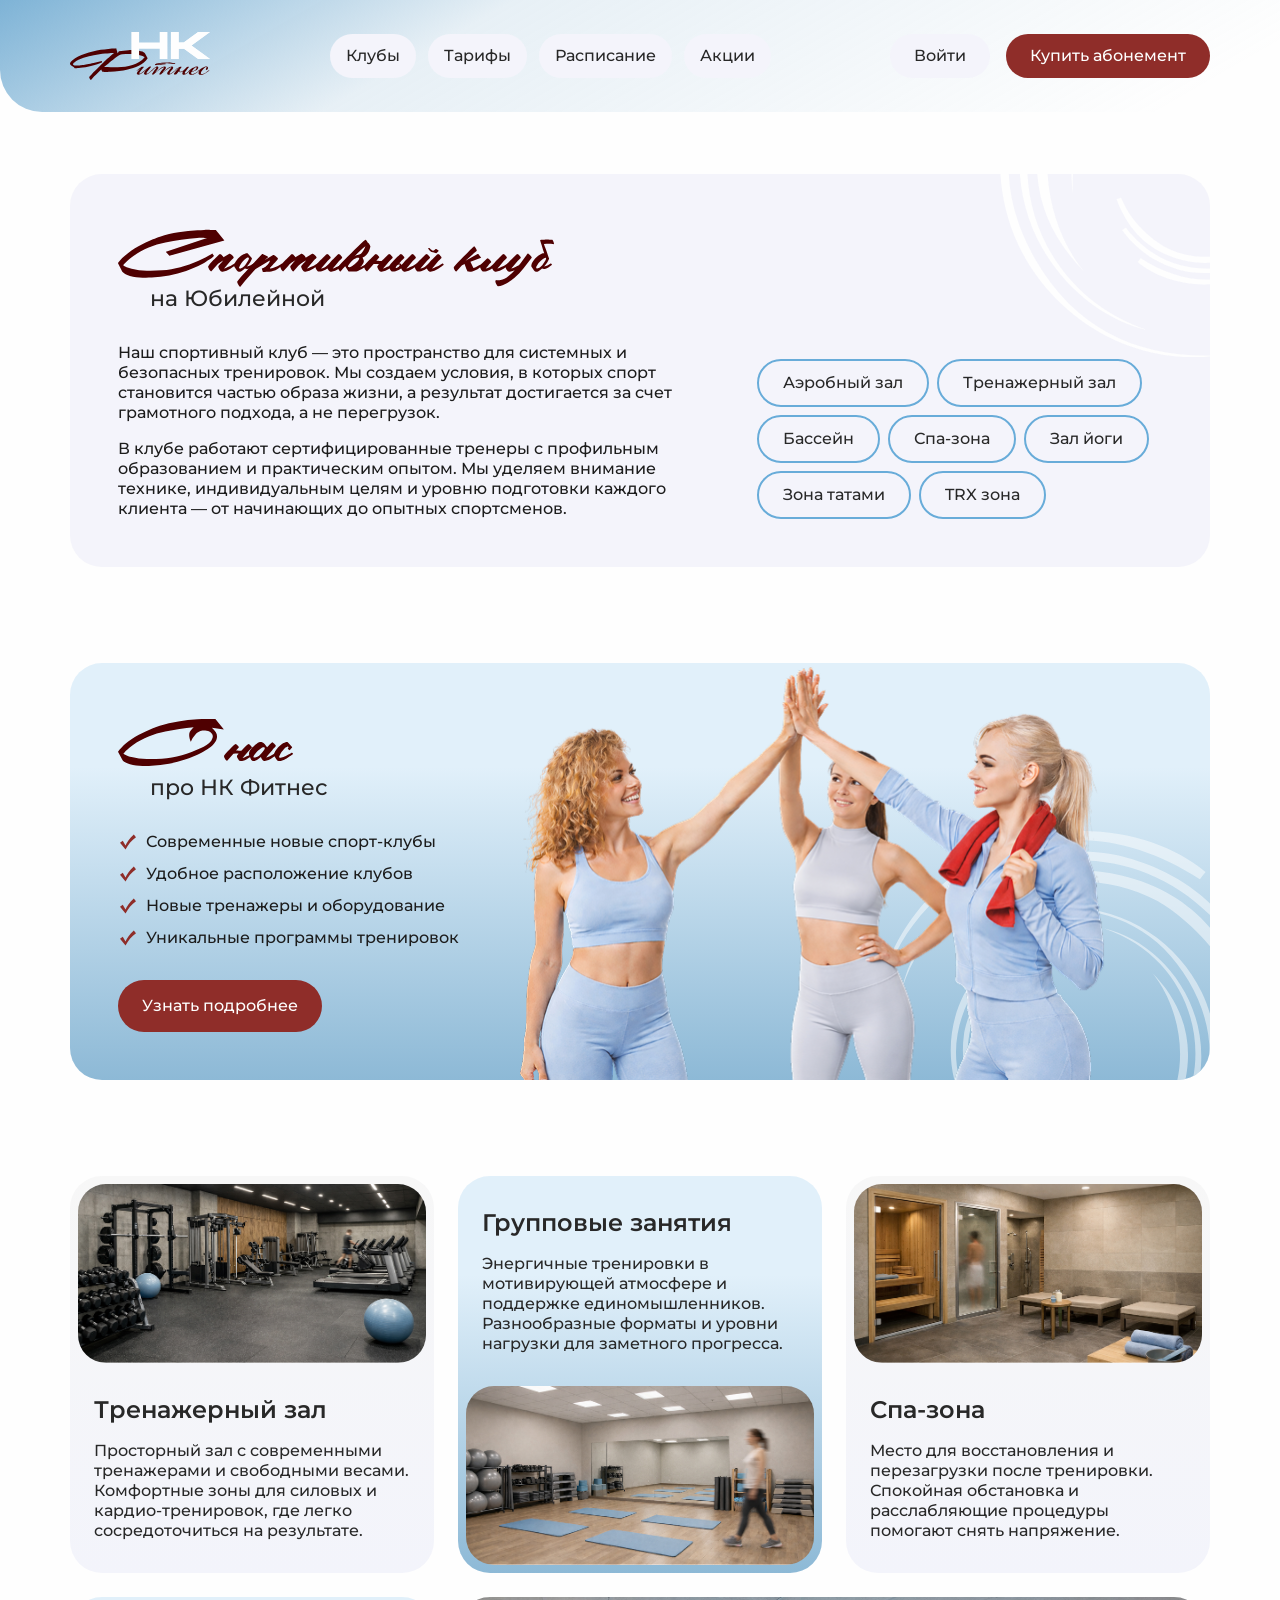
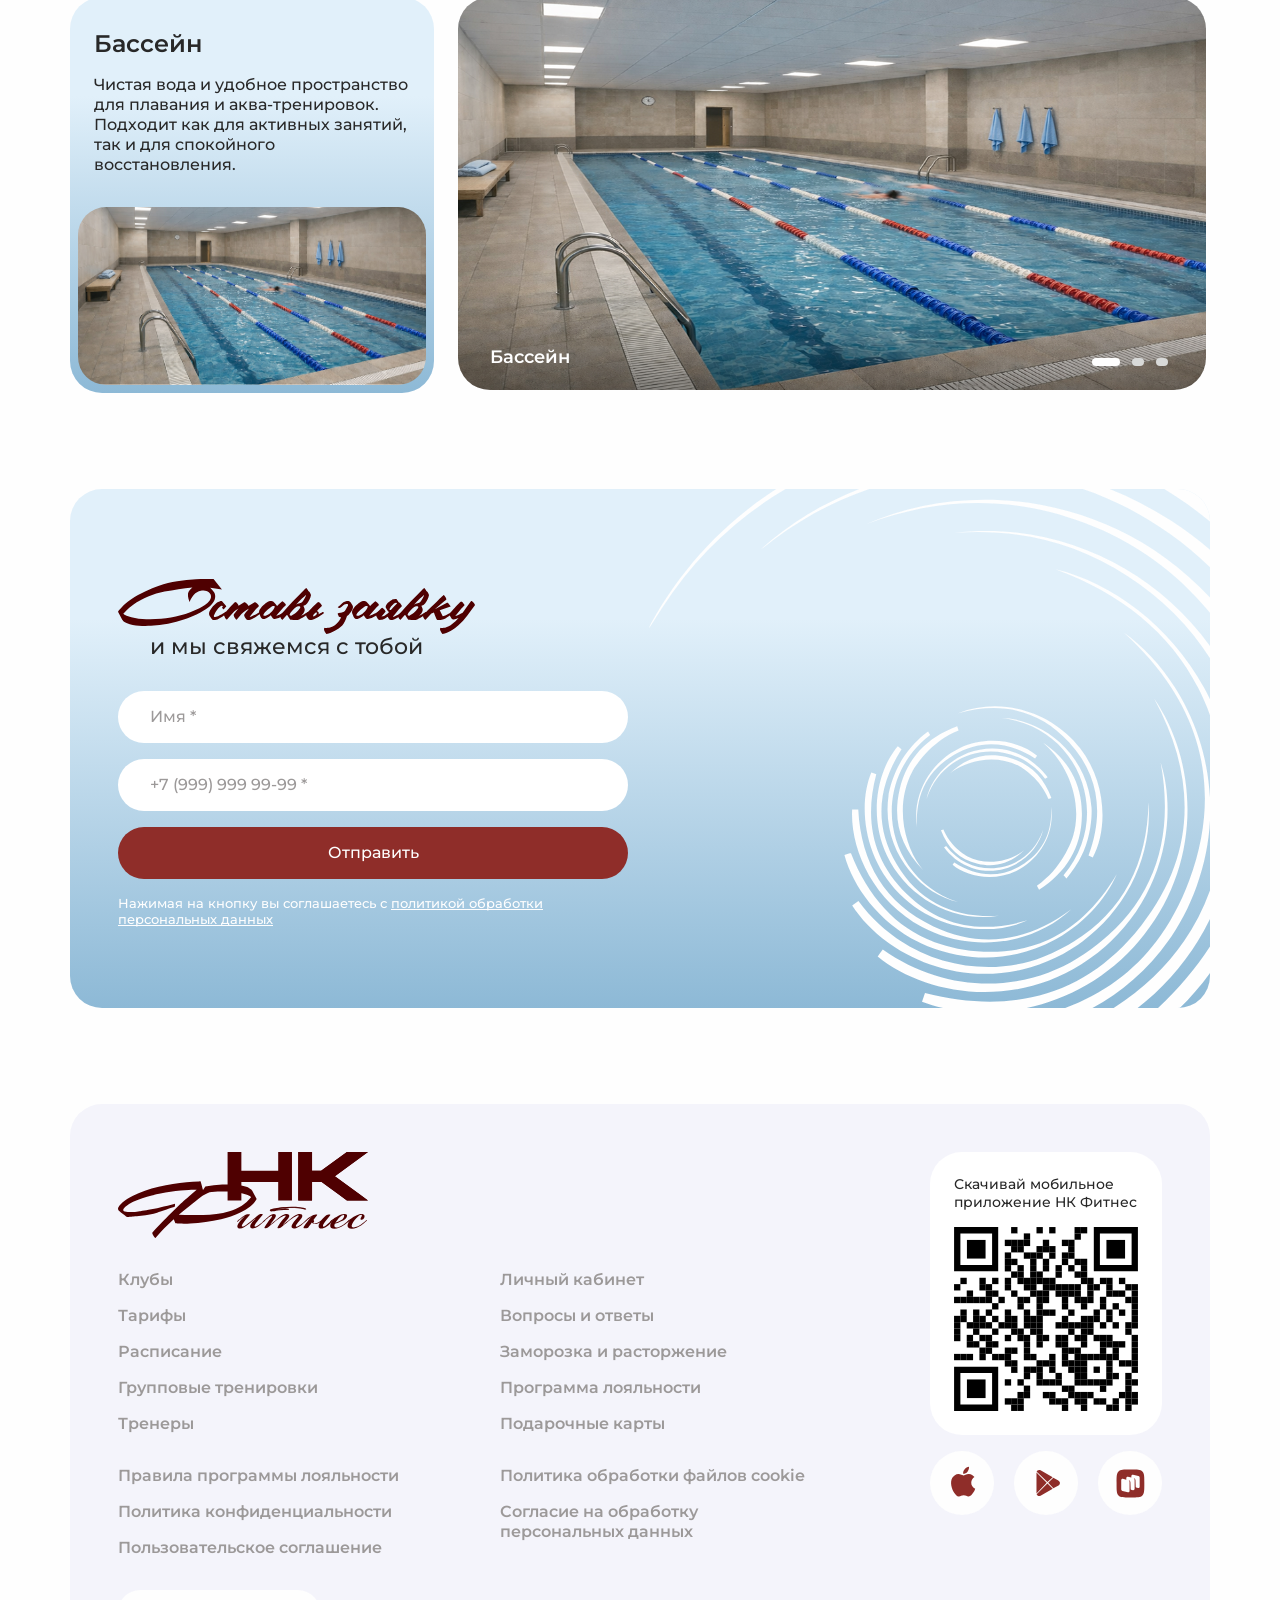
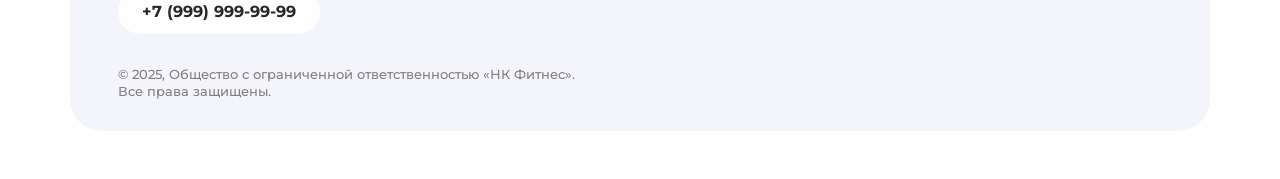
==== commit 3bcad682: "feat: added services-list" ====
--- a/about-club.html
+++ b/about-club.html
@@ -187,6 +187,48 @@
     </div>
 
     <main class="main">
+      <section class="sport-club">
+        <div class="custom-container">
+          <div class="sport-club__wrapper">
+            <h2 class="sport-club__title">Спортивный клуб</h2>
+
+            <figure class="sport-club__heading">
+              <img
+                class="sport-club__heading-image"
+                src="./assets/heading/heading-sport-club.svg"
+                alt="heading"
+              />
+            </figure>
+
+            <div class="sport-club__description">на Юбилейной</div>
+
+            <div class="sport-club__info">
+              <div class="sport-club__info-content">
+                <p class="sport-club__info-content-paragraph">
+                  Наш спортивный клуб — это пространство для системных и безопасных тренировок. Мы
+                  создаем условия, в которых спорт становится частью образа жизни, а результат
+                  достигается за счет грамотного подхода, а не перегрузок.
+                </p>
+                <p class="sport-club__info-content-paragraph">
+                  В клубе работают сертифицированные тренеры с профильным образованием и
+                  практическим опытом. Мы уделяем внимание технике, индивидуальным целям и уровню
+                  подготовки каждого клиента — от начинающих до опытных спортсменов.
+                </p>
+              </div>
+
+              <div class="sport-club__info-tags">
+                <div class="sport-club__info-tags-item">Аэробный зал</div>
+                <div class="sport-club__info-tags-item">Тренажерный зал</div>
+                <div class="sport-club__info-tags-item">Бассейн</div>
+                <div class="sport-club__info-tags-item">Спа-зона</div>
+                <div class="sport-club__info-tags-item">Зал йоги</div>
+                <div class="sport-club__info-tags-item">Зона татами</div>
+                <div class="sport-club__info-tags-item">TRX зона</div>
+              </div>
+            </div>
+          </div>
+        </div>
+      </section>
 
       <section class="about-us">
         <div class="custom-container">
@@ -221,6 +263,124 @@
                 alt="about-us"
               />
             </figure>
+          </div>
+        </div>
+      </section>
+
+      <section class="services-list">
+        <div class="custom-container">
+          <div class="services-list__wrapper">
+            <div class="services-list__item services-list__item_primary">
+              <figure class="services-list__item-figure">
+                <img
+                  class="services-list__item-figure-image"
+                  src="./assets/services-image-1.jpg"
+                  alt="services"
+                />
+              </figure>
+
+              <div class="services-list__item-info">
+                <div class="services-list__item-info-title">Тренажерный зал</div>
+                <div class="services-list__item-info-description">
+                  Просторный зал с современными тренажерами и свободными весами. Комфортные зоны для
+                  силовых и кардио-тренировок, где легко сосредоточиться на результате.
+                </div>
+              </div>
+            </div>
+
+            <div class="services-list__item services-list__item_secondary">
+              <figure class="services-list__item-figure">
+                <img
+                  class="services-list__item-figure-image"
+                  src="./assets/services-image-2.jpg"
+                  alt="services"
+                />
+              </figure>
+
+              <div class="services-list__item-info">
+                <div class="services-list__item-info-title">Групповые занятия</div>
+                <div class="services-list__item-info-description">
+                  Энергичные тренировки в мотивирующей атмосфере и поддержке единомышленников.
+                  Разнообразные форматы и уровни нагрузки для заметного прогресса.
+                </div>
+              </div>
+            </div>
+
+            <div class="services-list__item services-list__item_primary">
+              <figure class="services-list__item-figure">
+                <img
+                  class="services-list__item-figure-image"
+                  src="./assets/services-image-3.jpg"
+                  alt="services"
+                />
+              </figure>
+
+              <div class="services-list__item-info">
+                <div class="services-list__item-info-title">Спа-зона</div>
+                <div class="services-list__item-info-description">
+                  Место для восстановления и перезагрузки после тренировки. Спокойная обстановка и
+                  расслабляющие процедуры помогают снять напряжение.
+                </div>
+              </div>
+            </div>
+
+            <div class="services-list__item services-list__item_secondary">
+              <figure class="services-list__item-figure">
+                <img
+                  class="services-list__item-figure-image"
+                  src="./assets/services-image-4.jpg"
+                  alt="services"
+                />
+              </figure>
+
+              <div class="services-list__item-info">
+                <div class="services-list__item-info-title">Бассейн</div>
+                <div class="services-list__item-info-description">
+                  Чистая вода и удобное пространство для плавания и аква-тренировок. Подходит как
+                  для активных занятий, так и для спокойного восстановления.
+                </div>
+              </div>
+            </div>
+
+            <div class="services-list__slider">
+              <div class="services-list__slider-title">Бассейн</div>
+
+              <div class="swiper">
+                <div class="swiper-wrapper">
+                  <div class="swiper-slide">
+                    <figure class="services-list__slider-slide">
+                      <img
+                        class="services-list__slider-slide-image"
+                        src="./assets/services-gallery-image-1.jpg"
+                        alt="services"
+                      />
+                    </figure>
+                  </div>
+
+                  <div class="swiper-slide">
+                    <figure class="services-list__slider-slide">
+                      <img
+                        class="services-list__slider-slide-image"
+                        src="./assets/services-gallery-image-1.jpg"
+                        alt="services"
+                      />
+                    </figure>
+                  </div>
+
+                  <div class="swiper-slide">
+                    <figure class="services-list__slider-slide">
+                      <img
+                        class="services-list__slider-slide-image"
+                        src="./assets/services-gallery-image-1.jpg"
+                        alt="services"
+                      />
+                    </figure>
+                  </div>
+                </div>
+
+                <div class="swiper-pagination"></div>
+              </div>
+            </div>
           </div>
         </div>
       </section>
@@ -403,7 +563,7 @@
       </div>
     </footer>
 
-    <div class="cookies active" style="display: none;">
+    <div class="cookies active" style="display: none">
       <figure class="cookies__icon">
         <img class="cookies__icon-image" src="./assets/cookies.svg" alt="cookies" />
       </figure>
@@ -417,7 +577,7 @@
       </div>
     </div>
 
-    <div class="loader" style="display: none;">
+    <div class="loader" style="display: none">
       <div class="loader__main">
         <svg
           class="loader__main-layer loader__main-layer_outer"
--- a/css/index.css
+++ b/css/index.css
@@ -819,6 +819,10 @@
 }
 .notifications:has(.notifications__list-item) .notifications__empty {
   display: none;
+}
+
+.main {
+  display: block;
 }
 
 body:has(.header_fullfilled) .main {
@@ -1283,6 +1287,212 @@
 .services__item.active .services__item-details {
   opacity: 1;
   pointer-events: all;
+}
+
+.services-list {
+  padding: 48px 0;
+}
+@media (max-width: 576px) {
+  .services-list {
+    padding: 12px 0;
+  }
+}
+.services-list__wrapper {
+  display: -webkit-box;
+  display: -ms-flexbox;
+  display: flex;
+  -ms-flex-wrap: wrap;
+      flex-wrap: wrap;
+  gap: 24px;
+}
+.services-list__item {
+  display: -webkit-box;
+  display: -ms-flexbox;
+  display: flex;
+  -webkit-box-orient: vertical;
+  -webkit-box-direction: normal;
+      -ms-flex-direction: column;
+          flex-direction: column;
+  -webkit-box-flex: 0;
+      -ms-flex: 0 0 calc(33.3333333333% - 16px);
+          flex: 0 0 calc(33.3333333333% - 16px);
+  -webkit-box-ordinal-group: 2;
+      -ms-flex-order: 1;
+          order: 1;
+  gap: 32px;
+  padding: 8px;
+  -webkit-box-sizing: border-box;
+          box-sizing: border-box;
+  border-radius: 32px;
+}
+@media (max-width: 1024px) {
+  .services-list__item {
+    -webkit-box-flex: 0;
+        -ms-flex: 0 0 calc(50% - 12px);
+            flex: 0 0 calc(50% - 12px);
+  }
+}
+@media (max-width: 768px) {
+  .services-list__item {
+    -webkit-box-flex: 1;
+        -ms-flex: 1 1 100%;
+            flex: 1 1 100%;
+  }
+}
+.services-list__item_primary {
+  padding-bottom: 32px;
+  background: -webkit-gradient(linear, left top, left bottom, from(#f7f7f7), to(#f3f4fb));
+  background: linear-gradient(180deg, #f7f7f7 0%, #f3f4fb 100%);
+}
+.services-list__item_secondary {
+  padding-top: 32px;
+  background: -webkit-gradient(linear, left top, left bottom, color-stop(25%, #e1f0fa), to(#8db9d6));
+  background: linear-gradient(180deg, #e1f0fa 25%, #8db9d6 100%);
+}
+.services-list__item-figure {
+  margin: 0;
+}
+.services-list__item-figure-image {
+  display: block;
+  max-width: 100%;
+  height: auto;
+  border-radius: 28px;
+}
+.services-list__item_primary .services-list__item-figure {
+  -webkit-box-ordinal-group: 1;
+      -ms-flex-order: 0;
+          order: 0;
+}
+.services-list__item_secondary .services-list__item-figure {
+  -webkit-box-ordinal-group: 2;
+      -ms-flex-order: 1;
+          order: 1;
+}
+.services-list__item-info {
+  -webkit-box-flex: 1;
+      -ms-flex: 1 1 100%;
+          flex: 1 1 100%;
+  padding: 0 16px;
+}
+.services-list__item-info-title {
+  margin: 0 0 16px;
+  font-weight: 600;
+  font-size: 24px;
+  line-height: 125%;
+  color: #282828;
+}
+.services-list__item-info-description {
+  margin: 0;
+  font-weight: 500;
+  font-size: 16px;
+  line-height: 125%;
+  color: #282828;
+}
+.services-list__item_primary .services-list__item-info {
+  -webkit-box-ordinal-group: 2;
+      -ms-flex-order: 1;
+          order: 1;
+}
+.services-list__item_secondary .services-list__item-info {
+  -webkit-box-ordinal-group: 1;
+      -ms-flex-order: 0;
+          order: 0;
+}
+.services-list__slider {
+  position: relative;
+  -webkit-box-flex: 0;
+      -ms-flex: 0 0 calc(66.6666666667% - 12px);
+          flex: 0 0 calc(66.6666666667% - 12px);
+  max-width: calc(66.6666666667% - 12px);
+  -webkit-box-ordinal-group: 101;
+      -ms-flex-order: 100;
+          order: 100;
+}
+@media (max-width: 1024px) {
+  .services-list__slider {
+    max-width: 100%;
+  }
+}
+@media (max-width: 768px) {
+  .services-list__slider {
+    -webkit-box-ordinal-group: 1;
+        -ms-flex-order: 0;
+            order: 0;
+  }
+}
+.services-list__slider-title {
+  position: absolute;
+  left: 32px;
+  bottom: 24px;
+  z-index: 99;
+  max-width: calc(100% - 64px - 160px);
+  font-weight: 600;
+  font-size: 18px;
+  line-height: 125%;
+  color: #fefefe;
+}
+@media (max-width: 576px) {
+  .services-list__slider-title {
+    left: 16px;
+    bottom: 20px;
+    font-size: 17px;
+  }
+}
+.services-list__slider .swiper-pagination {
+  display: -webkit-box;
+  display: -ms-flexbox;
+  display: flex;
+  -webkit-box-align: center;
+      -ms-flex-align: center;
+          align-items: center;
+  -webkit-box-pack: start;
+      -ms-flex-pack: start;
+          justify-content: flex-start;
+  left: auto;
+  right: 32px;
+  bottom: 24px;
+  max-width: 160px;
+  width: auto;
+}
+@media (max-width: 576px) {
+  .services-list__slider .swiper-pagination {
+    right: 16px;
+    bottom: 20px;
+    -webkit-box-pack: end;
+        -ms-flex-pack: end;
+            justify-content: flex-end;
+  }
+}
+.services-list__slider .swiper-pagination-bullet {
+  display: inline-block;
+  -webkit-box-flex: 0;
+      -ms-flex: 0 0 auto;
+          flex: 0 0 auto;
+  margin: 0 6px !important;
+  width: 12px;
+  height: 8px;
+  border-radius: 8px;
+  background-color: #d8d9d8;
+  opacity: 1;
+  -webkit-transition-property: width, background-color;
+  transition-property: width, background-color;
+  -webkit-transition-timing-function: linear;
+          transition-timing-function: linear;
+  -webkit-transition-duration: 0.2s;
+          transition-duration: 0.2s;
+}
+.services-list__slider .swiper-pagination-bullet-active {
+  width: 28px;
+  background-color: #fefefe;
+}
+.services-list__slider-slide {
+  margin: 0;
+}
+.services-list__slider-slide-image {
+  display: block;
+  max-width: 100%;
+  height: auto;
+  border-radius: 32px;
 }
 
 .about-tariffs {
@@ -4130,6 +4340,151 @@
   background-color: #8f2d29;
 }
 
+.sport-club {
+  padding: 48px 0;
+}
+@media (max-width: 576px) {
+  .sport-club {
+    padding: 12px 0;
+  }
+}
+.sport-club__wrapper {
+  padding: 48px;
+  border-radius: 32px;
+  background: url(../assets/circles-bg.svg) top -200px right -200px/410px no-repeat;
+  background-color: #f4f4fb;
+}
+@media (max-width: 576px) {
+  .sport-club__wrapper {
+    padding: 0;
+    background: none;
+  }
+}
+.sport-club__title {
+  position: absolute;
+  margin: 0 0 -12px;
+  font-family: "Christopher", sans-serif;
+  font-weight: 500;
+  font-size: 84px;
+  line-height: 100%;
+  color: #4f0001;
+  opacity: 0;
+  pointer-events: none;
+}
+.sport-club__heading {
+  display: block;
+  margin: 0;
+}
+.sport-club__heading-image {
+  display: block;
+  max-width: 100%;
+  max-height: 65px;
+  height: auto;
+}
+@media (max-width: 576px) {
+  .sport-club__heading-image {
+    max-height: 38px;
+  }
+}
+.sport-club__description {
+  margin: 0 0 32px;
+  padding-left: 32px;
+  font-weight: 500;
+  font-size: 22px;
+  line-height: 110%;
+  color: #282828;
+}
+@media (max-width: 576px) {
+  .sport-club__description {
+    margin-bottom: 17px;
+    font-size: 15px;
+  }
+}
+.sport-club__info {
+  display: -webkit-box;
+  display: -ms-flexbox;
+  display: flex;
+  -webkit-box-align: end;
+      -ms-flex-align: end;
+          align-items: flex-end;
+  gap: 32px;
+}
+@media (max-width: 1024px) {
+  .sport-club__info {
+    -ms-flex-wrap: wrap;
+        flex-wrap: wrap;
+  }
+}
+.sport-club__info-content {
+  display: -webkit-box;
+  display: -ms-flexbox;
+  display: flex;
+  -webkit-box-flex: 1;
+      -ms-flex: 1 1 608px;
+          flex: 1 1 608px;
+  -webkit-box-orient: vertical;
+  -webkit-box-direction: normal;
+      -ms-flex-direction: column;
+          flex-direction: column;
+  gap: 16px;
+}
+@media (max-width: 1024px) {
+  .sport-club__info-content {
+    -webkit-box-flex: 1;
+        -ms-flex: 1 1 100%;
+            flex: 1 1 100%;
+  }
+}
+@media (max-width: 576px) {
+  .sport-club__info-content {
+    padding: 24px;
+    border-radius: 32px;
+    background-color: #f4f4fb;
+  }
+}
+.sport-club__info-content-paragraph {
+  margin: 0;
+  font-weight: 500;
+  font-size: 16px;
+  line-height: 125%;
+  color: #1c1c1c;
+}
+.sport-club__info-tags {
+  display: -webkit-box;
+  display: -ms-flexbox;
+  display: flex;
+  -webkit-box-align: center;
+      -ms-flex-align: center;
+          align-items: center;
+  -webkit-box-flex: 1;
+      -ms-flex: 1 1 405px;
+          flex: 1 1 405px;
+  -ms-flex-wrap: wrap;
+      flex-wrap: wrap;
+  gap: 8px;
+}
+@media (max-width: 1024px) {
+  .sport-club__info-tags {
+    -webkit-box-flex: 1;
+        -ms-flex: 1 1 100%;
+            flex: 1 1 100%;
+  }
+}
+@media (max-width: 576px) {
+  .sport-club__info-tags {
+    display: none;
+  }
+}
+.sport-club__info-tags-item {
+  padding: 12px 24px;
+  font-weight: 500;
+  font-size: 16px;
+  line-height: 125%;
+  color: #282828;
+  border: 2px solid #68acd9;
+  border-radius: 32px;
+}
+
 .not-found {
   position: relative;
   padding: 391px 0 196px;
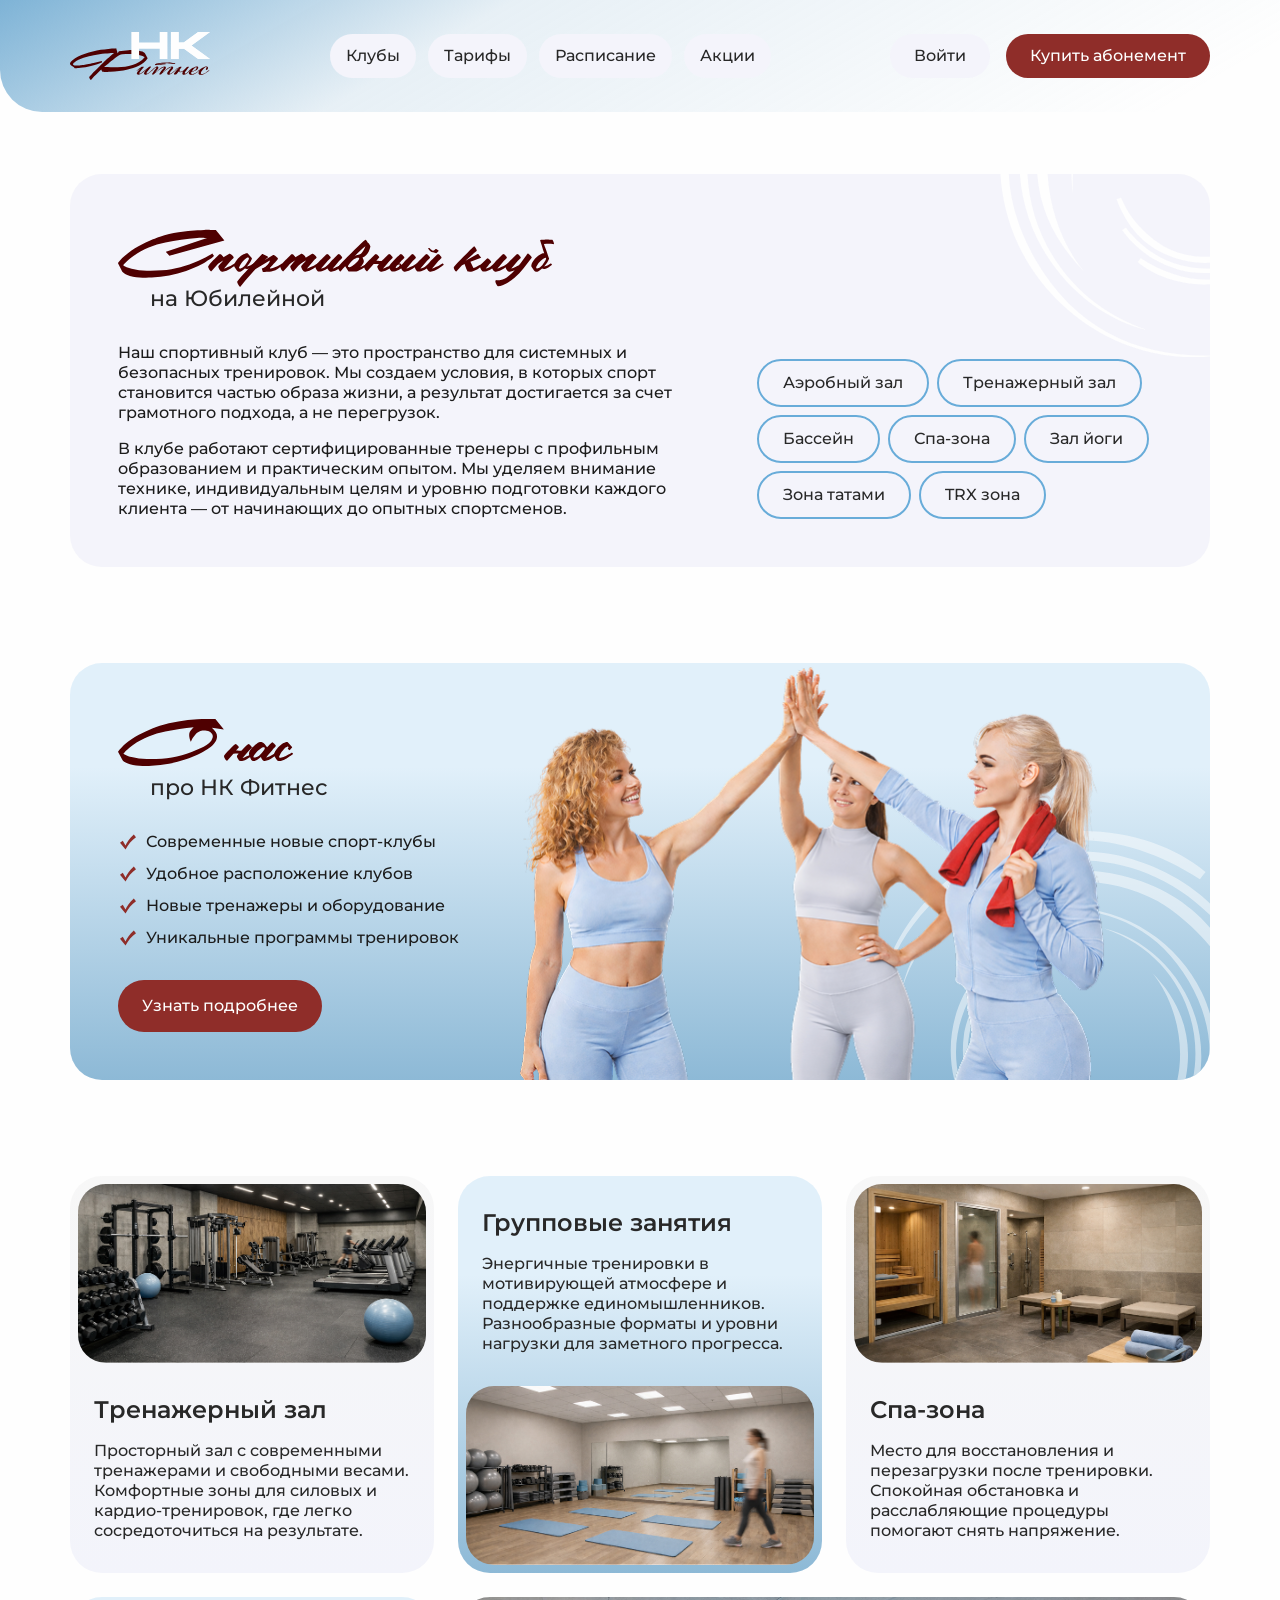
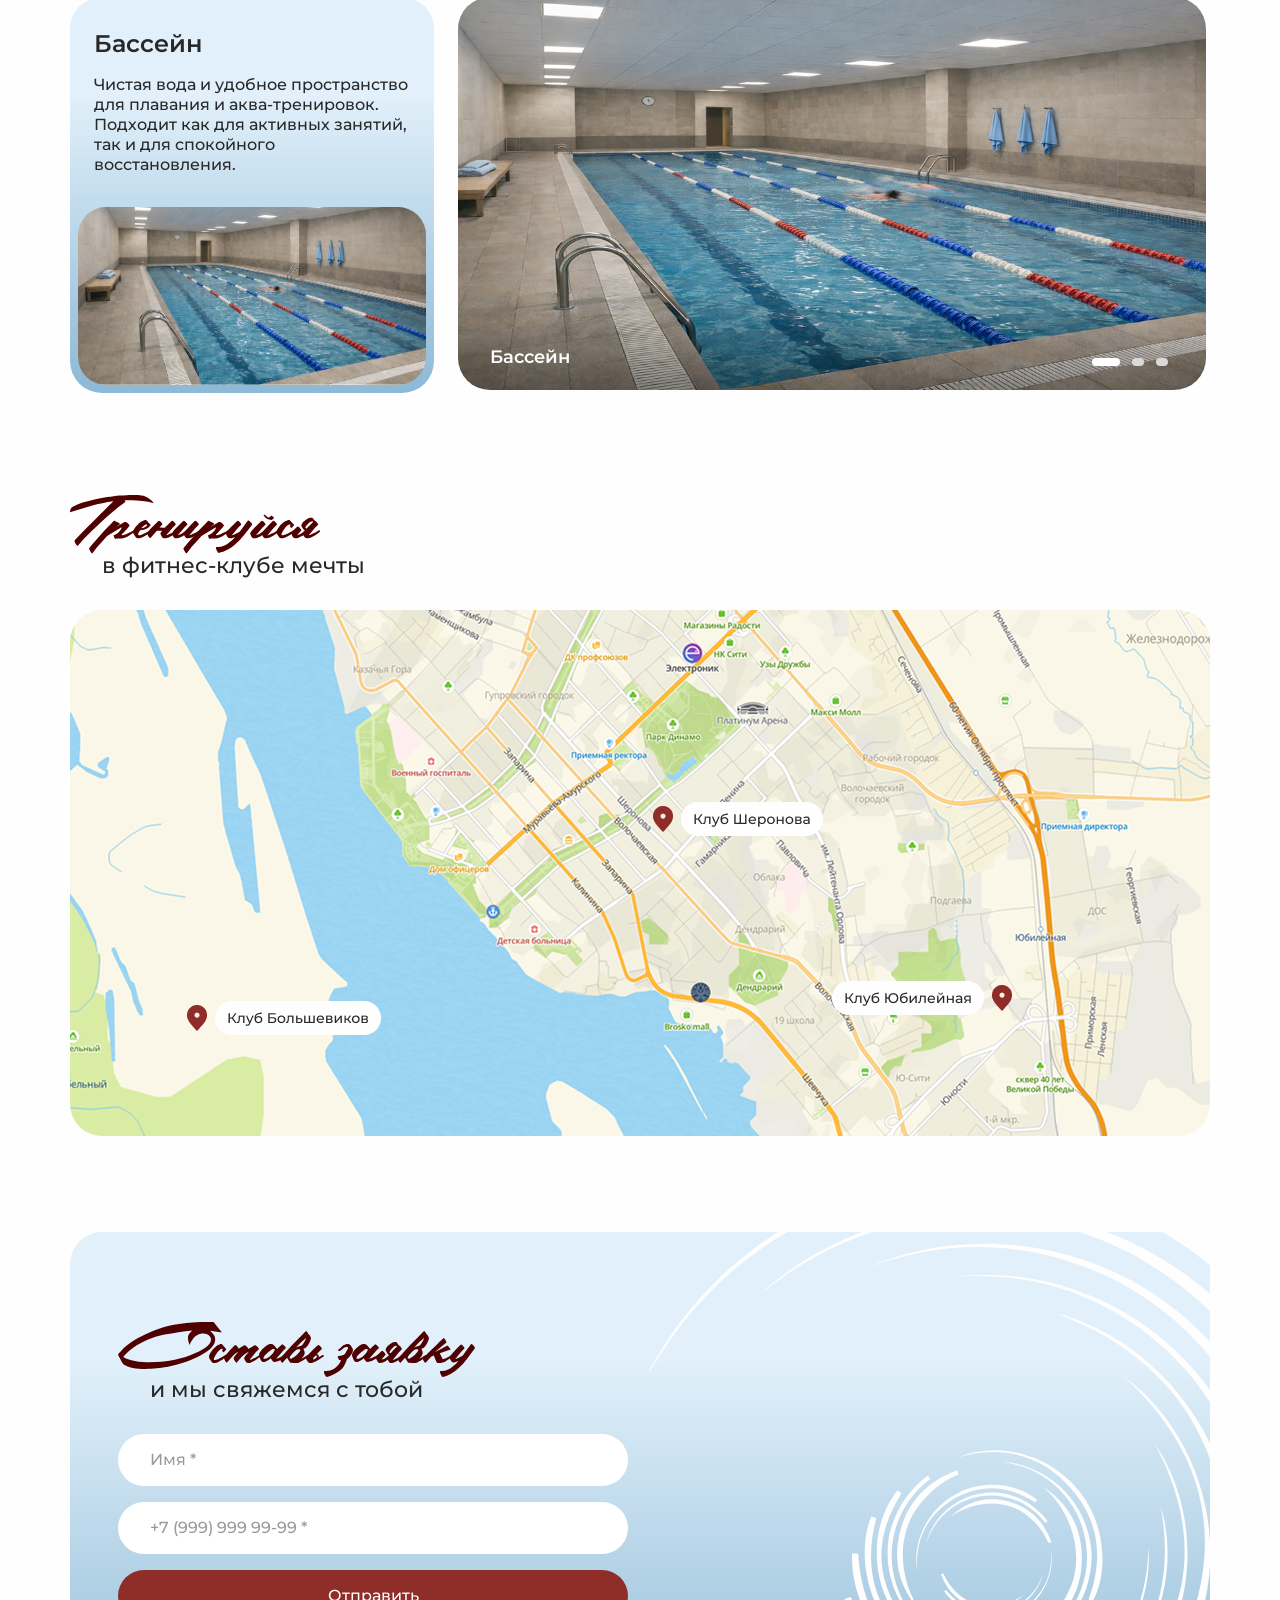
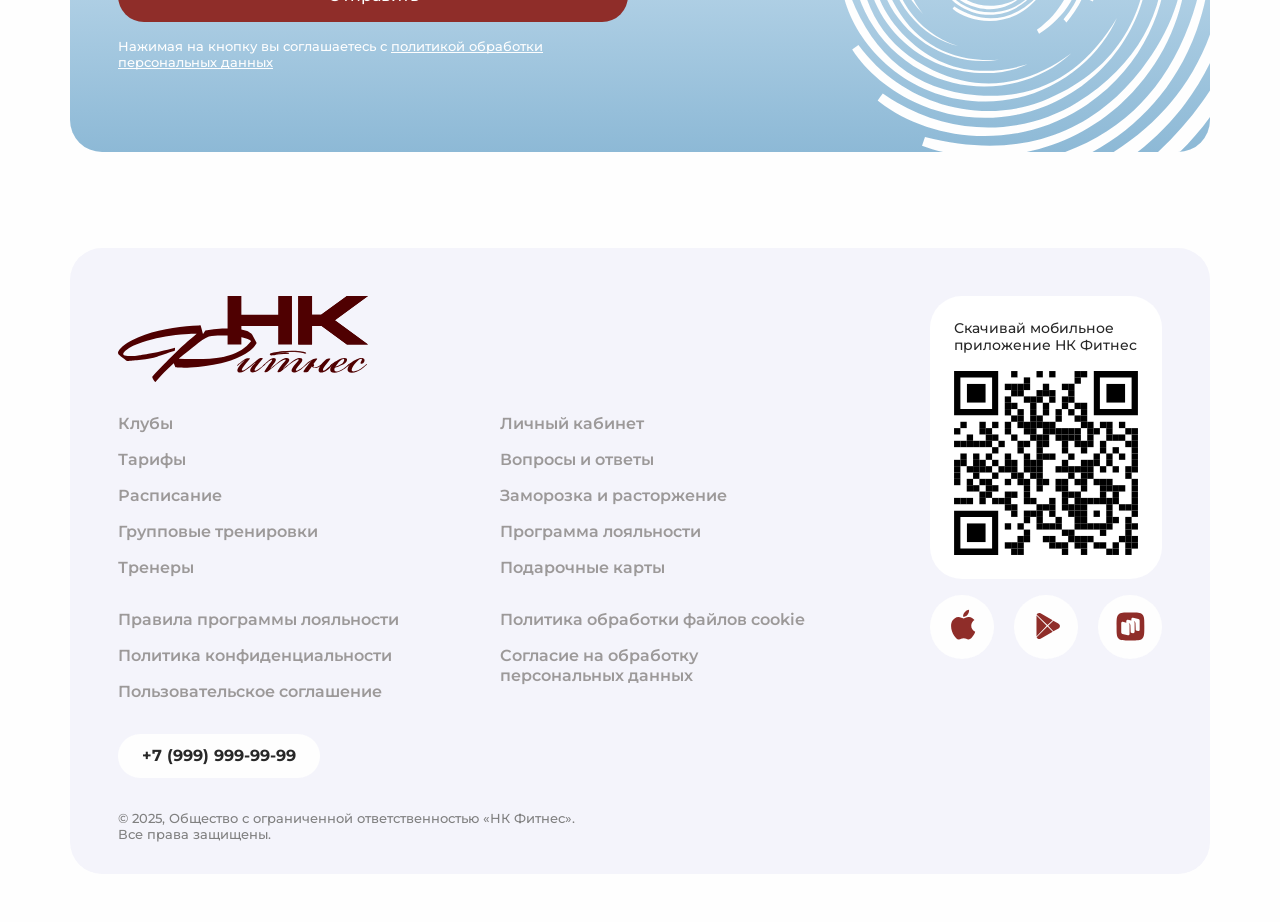
==== commit 4a0d969f: "feat: added all-clubs" ====
--- a/about-club.html
+++ b/about-club.html
@@ -381,6 +381,37 @@
                 <div class="swiper-pagination"></div>
               </div>
             </div>
+          </div>
+        </div>
+      </section>
+
+      <section class="all-clubs">
+        <div class="custom-container">
+          <h2 class="all-clubs__title">Тренируйся</h2>
+
+          <figure class="sport-club__heading">
+            <img
+              class="sport-club__heading-image"
+              src="./assets/heading/heading-all-clubs.svg"
+              alt="heading"
+            />
+          </figure>
+
+          <div class="all-clubs__description">в фитнес-клубе мечты</div>
+
+          <div class="all-clubs__clubs">
+            <figure class="all-clubs__clubs-map">
+              <img
+                class="all-clubs__clubs-map-image all-clubs__clubs-map-image_desktop"
+                src="./assets/map-deskop.jpg"
+                alt="map"
+              />
+              <img
+                class="all-clubs__clubs-map-image all-clubs__clubs-map-image_mobile"
+                src="./assets/map-mobile.jpg"
+                alt="map"
+              />
+            </figure>
           </div>
         </div>
       </section>
--- a/css/index.css
+++ b/css/index.css
@@ -2789,12 +2789,30 @@
   padding: 48px 0;
 }
 .all-clubs__title {
+  position: absolute;
   margin: 0 0 -12px;
   font-family: "Christopher", sans-serif;
   font-weight: 500;
   font-size: 84px;
   line-height: 100%;
   color: #4f0001;
+  opacity: 0;
+  pointer-events: none;
+}
+.all-clubs__heading {
+  display: block;
+  margin: 0;
+}
+.all-clubs__heading-image {
+  display: block;
+  max-width: 100%;
+  max-height: 65px;
+  height: auto;
+}
+@media (max-width: 576px) {
+  .all-clubs__heading-image {
+    max-height: 38px;
+  }
 }
 .all-clubs__description {
   margin: 0 0 32px;
@@ -2804,6 +2822,12 @@
   line-height: 110%;
   color: #282828;
 }
+@media (max-width: 576px) {
+  .all-clubs__description {
+    margin-bottom: 17px;
+    font-size: 15px;
+  }
+}
 .all-clubs__clubs {
   position: relative;
 }
@@ -2815,6 +2839,25 @@
   max-width: 100%;
   height: auto;
   border-radius: 32px;
+}
+.all-clubs__clubs-map-image_desktop {
+  display: block;
+}
+@media (max-width: 768px) {
+  .all-clubs__clubs-map-image_desktop {
+    display: none;
+  }
+}
+.all-clubs__clubs-map-image_mobile {
+  display: none;
+}
+@media (max-width: 768px) {
+  .all-clubs__clubs-map-image_mobile {
+    display: block;
+    height: 500px;
+    -o-object-fit: cover;
+       object-fit: cover;
+  }
 }
 .all-clubs__clubs-tag {
   position: absolute;
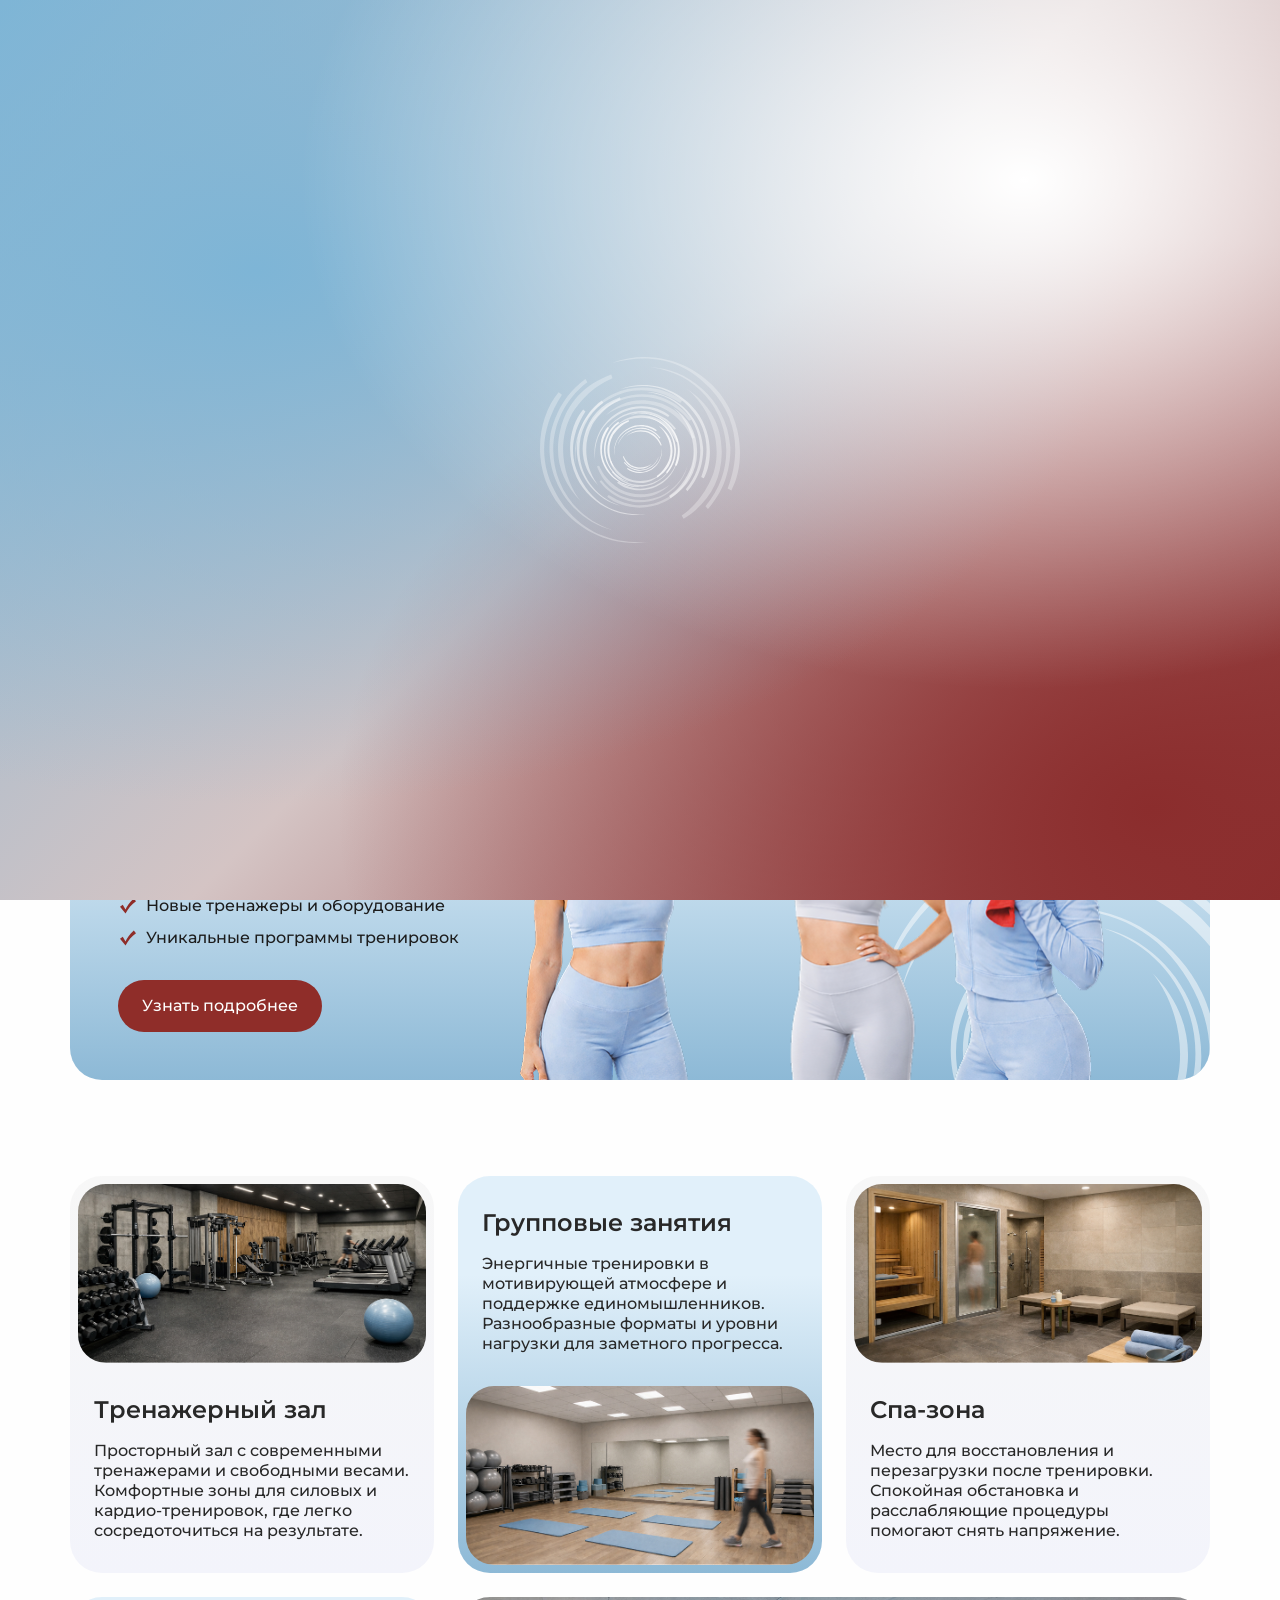
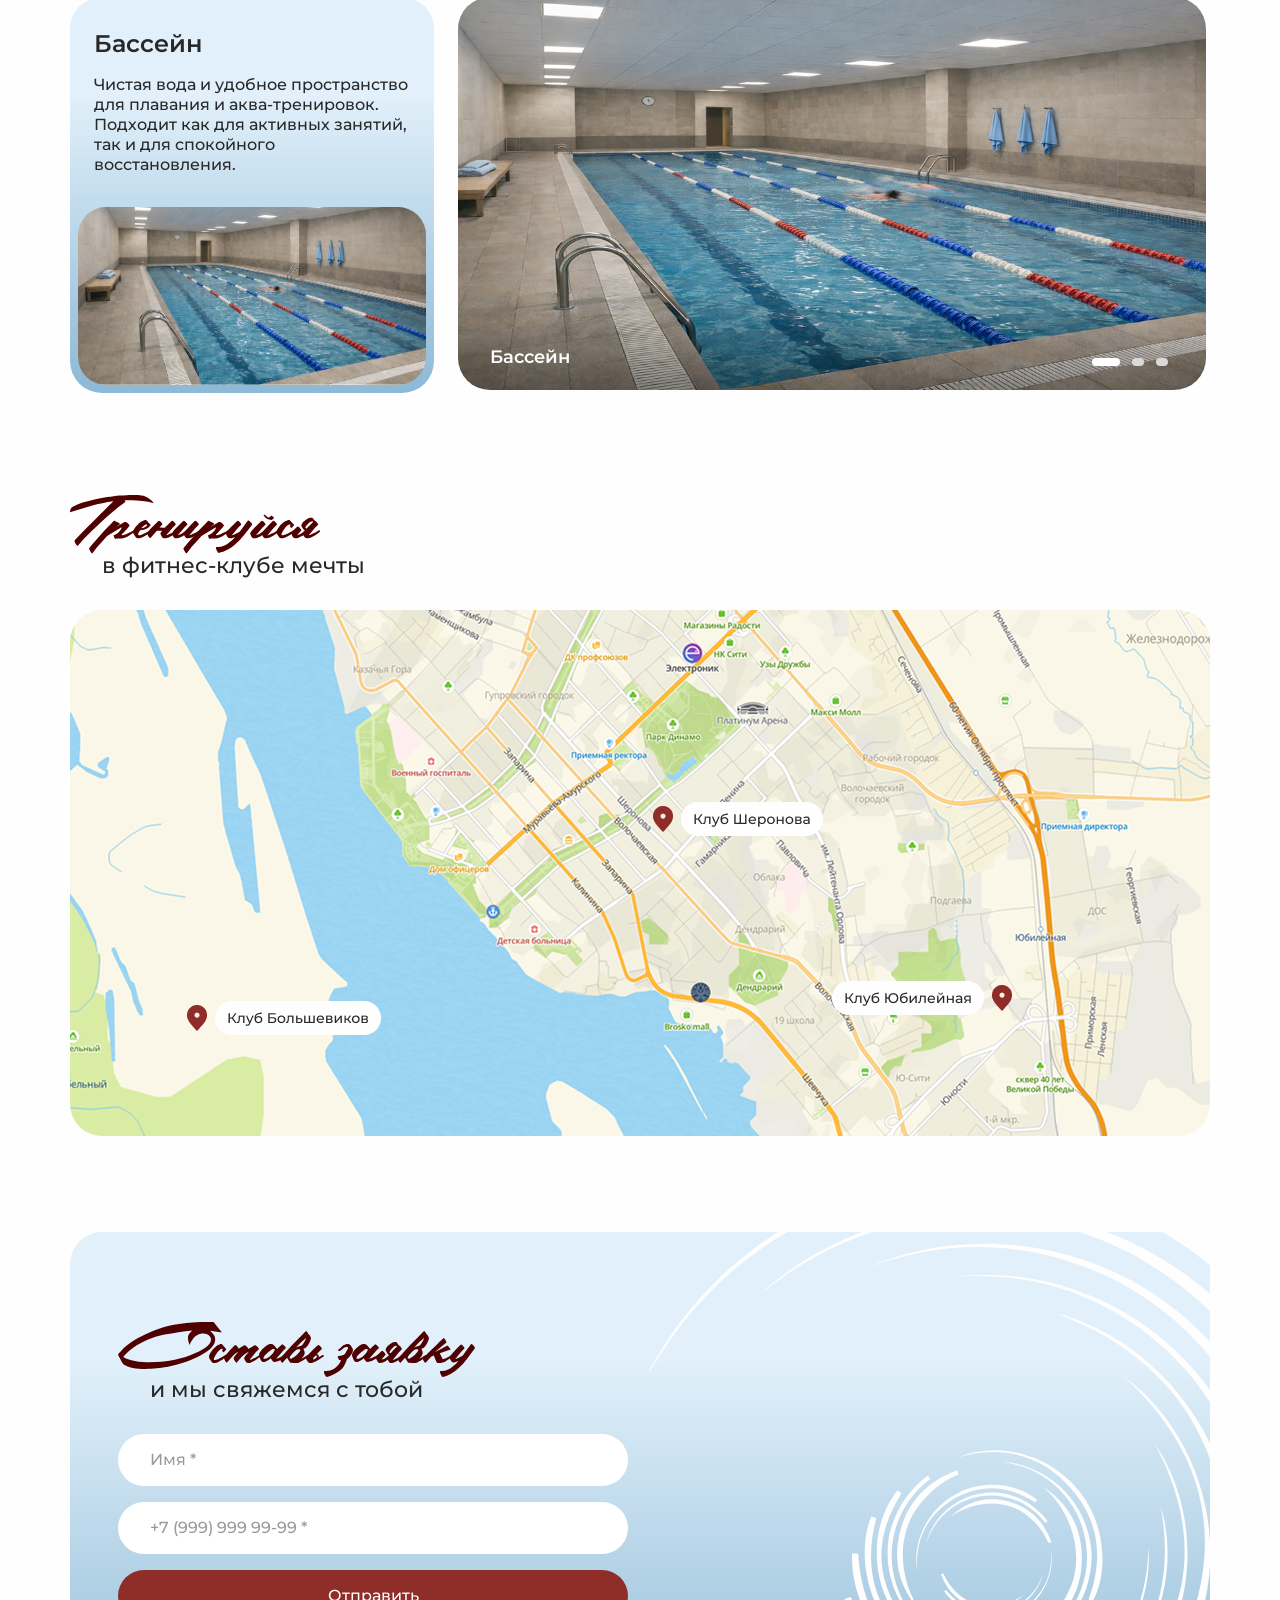
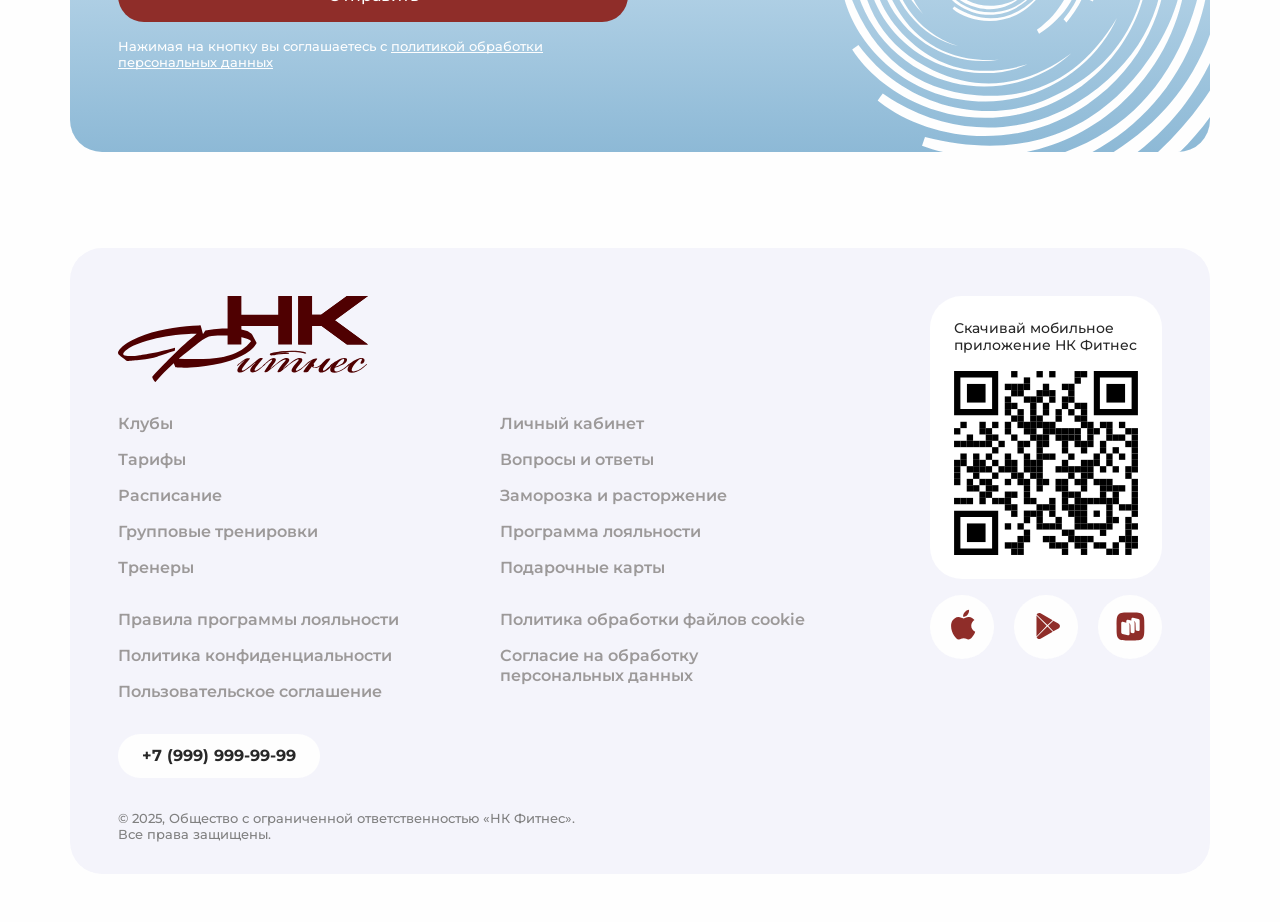
==== commit ecb5f70a: "fix: fixed loaders" ====
--- a/about-club.html
+++ b/about-club.html
@@ -594,7 +594,7 @@
       </div>
     </footer>
 
-    <div class="cookies active" style="display: none">
+    <div class="cookies active">
       <figure class="cookies__icon">
         <img class="cookies__icon-image" src="./assets/cookies.svg" alt="cookies" />
       </figure>
@@ -608,7 +608,7 @@
       </div>
     </div>
 
-    <div class="loader" style="display: none">
+    <div class="loader">
       <div class="loader__main">
         <svg
           class="loader__main-layer loader__main-layer_outer"
--- a/css/index.css
+++ b/css/index.css
@@ -30,10 +30,10 @@
 }
 
 .custom-container {
-  max-width: 1170px;
+  max-width: 1164px;
   width: 100%;
   margin: 0 auto;
-  padding: 0 15px;
+  padding: 0 12px;
   -webkit-box-sizing: border-box;
           box-sizing: border-box;
 }
@@ -4383,27 +4383,16 @@
   background-color: #8f2d29;
 }
 
-.sport-club {
+.tariffs {
+  position: relative;
   padding: 48px 0;
 }
 @media (max-width: 576px) {
-  .sport-club {
+  .tariffs {
     padding: 12px 0;
   }
 }
-.sport-club__wrapper {
-  padding: 48px;
-  border-radius: 32px;
-  background: url(../assets/circles-bg.svg) top -200px right -200px/410px no-repeat;
-  background-color: #f4f4fb;
-}
-@media (max-width: 576px) {
-  .sport-club__wrapper {
-    padding: 0;
-    background: none;
-  }
-}
-.sport-club__title {
+.tariffs__title {
   position: absolute;
   margin: 0 0 -12px;
   font-family: "Christopher", sans-serif;
@@ -4414,22 +4403,22 @@
   opacity: 0;
   pointer-events: none;
 }
-.sport-club__heading {
+.tariffs__heading {
   display: block;
   margin: 0;
 }
-.sport-club__heading-image {
+.tariffs__heading-image {
   display: block;
   max-width: 100%;
   max-height: 65px;
   height: auto;
 }
 @media (max-width: 576px) {
-  .sport-club__heading-image {
+  .tariffs__heading-image {
     max-height: 38px;
   }
 }
-.sport-club__description {
+.tariffs__description {
   margin: 0 0 32px;
   padding-left: 32px;
   font-weight: 500;
@@ -4438,132 +4427,277 @@
   color: #282828;
 }
 @media (max-width: 576px) {
-  .sport-club__description {
+  .tariffs__description {
     margin-bottom: 17px;
     font-size: 15px;
   }
 }
-.sport-club__info {
-  display: -webkit-box;
-  display: -ms-flexbox;
-  display: flex;
-  -webkit-box-align: end;
-      -ms-flex-align: end;
-          align-items: flex-end;
-  gap: 32px;
-}
-@media (max-width: 1024px) {
-  .sport-club__info {
-    -ms-flex-wrap: wrap;
-        flex-wrap: wrap;
-  }
-}
-.sport-club__info-content {
-  display: -webkit-box;
-  display: -ms-flexbox;
-  display: flex;
-  -webkit-box-flex: 1;
-      -ms-flex: 1 1 608px;
-          flex: 1 1 608px;
+.tariffs__menu {
+  display: -webkit-box;
+  display: -ms-flexbox;
+  display: flex;
+  -ms-flex-wrap: wrap;
+      flex-wrap: wrap;
+  gap: 12px;
+  max-width: 100%;
+  padding: 0;
+  margin: 0 0 32px;
+  list-style-type: none;
+}
+@media (max-width: 768px) {
+  .tariffs__menu {
+    gap: 8px;
+  }
+}
+@media (max-width: 576px) {
+  .tariffs__menu {
+    margin-bottom: 16px;
+  }
+}
+.tariffs__menu-item {
+  -webkit-box-flex: 0;
+      -ms-flex: 0 0 auto;
+          flex: 0 0 auto;
+}
+.tariffs__menu-item-button {
+  display: inline-block;
+  -webkit-box-flex: 0;
+      -ms-flex: 0 0 auto;
+          flex: 0 0 auto;
+  padding: 12px 24px;
+  -webkit-box-sizing: border-box;
+          box-sizing: border-box;
+  font-weight: 500;
+  font-size: 16px;
+  line-height: 125%;
+  color: #282828;
+  border: 2px solid #68acd9;
+  border-radius: 32px;
+  background-color: #fefefe;
+  -webkit-transition-property: background-color, color;
+  transition-property: background-color, color;
+  -webkit-transition-timing-function: ease-out;
+          transition-timing-function: ease-out;
+  -webkit-transition-duration: 0.2s;
+          transition-duration: 0.2s;
+  cursor: pointer;
+}
+@media (max-width: 768px) {
+  .tariffs__menu-item-button {
+    padding: 7px 12px;
+    font-size: 13px;
+  }
+}
+.tariffs__menu-item-button:hover {
+  color: #fefefe;
+  background-color: #68acd9;
+}
+.tariffs__menu-item-button:active {
+  color: #282828;
+  background-color: #e1f0fa;
+}
+.tariffs__menu-item-button.active {
+  color: #fefefe;
+  background-color: #68acd9;
+}
+.tariffs__cards {
+  display: -webkit-box;
+  display: -ms-flexbox;
+  display: flex;
+  -ms-flex-wrap: wrap;
+      flex-wrap: wrap;
+  gap: 24px;
+}
+.tariffs__card {
+  position: relative;
+  display: -webkit-box;
+  display: -ms-flexbox;
+  display: flex;
+  -webkit-box-flex: 0;
+      -ms-flex: 0 0 calc(33.3333333333% - 16px);
+          flex: 0 0 calc(33.3333333333% - 16px);
+  -webkit-box-orient: vertical;
+  -webkit-box-direction: normal;
+      -ms-flex-direction: column;
+          flex-direction: column;
+  gap: 24px;
+  padding: 24px;
+  -webkit-box-sizing: border-box;
+          box-sizing: border-box;
+  border-radius: 32px;
+  display: none;
+}
+@media (max-width: 1024px) {
+  .tariffs__card {
+    -webkit-box-flex: 0;
+        -ms-flex: 0 0 calc(50% - 12px);
+            flex: 0 0 calc(50% - 12px);
+  }
+}
+@media (max-width: 576px) {
+  .tariffs__card {
+    -webkit-box-flex: 1;
+        -ms-flex: 1 1 100%;
+            flex: 1 1 100%;
+  }
+}
+.tariffs__card.active {
+  display: -webkit-box;
+  display: -ms-flexbox;
+  display: flex;
+}
+.tariffs__card_light {
+  background: -webkit-gradient(linear, left top, left bottom, from(#f7f7f7), to(#f3f4fb));
+  background: linear-gradient(180deg, #f7f7f7 0%, #f3f4fb 100%);
+}
+.tariffs__card_smart {
+  background: -webkit-gradient(linear, left top, left bottom, from(#f2f8fd), to(#e1f0fa));
+  background: linear-gradient(180deg, #f2f8fd 0%, #e1f0fa 100%);
+}
+.tariffs__card_pro {
+  background: -webkit-gradient(linear, left top, left bottom, from(#faf0f0), to(#f0dcdb));
+  background: linear-gradient(180deg, #faf0f0 0%, #f0dcdb 100%);
+}
+.tariffs__card-title {
+  margin: 0;
+  padding-right: 60px;
+  font-weight: 600;
+  font-size: 24px;
+  line-height: 125%;
+  color: #282828;
+}
+.tariffs__card-discount {
+  position: absolute;
+  top: 16px;
+  right: 16px;
+  display: block;
+  width: -webkit-fit-content;
+  width: -moz-fit-content;
+  width: fit-content;
+  padding: 8px 12px;
+  font-weight: 500;
+  font-size: 16px;
+  line-height: 125%;
+  color: #fefefe;
+  border-radius: 48px;
+  background-color: #68acd9;
+}
+.tariffs__card-services {
+  display: -webkit-box;
+  display: -ms-flexbox;
+  display: flex;
   -webkit-box-orient: vertical;
   -webkit-box-direction: normal;
       -ms-flex-direction: column;
           flex-direction: column;
   gap: 16px;
-}
-@media (max-width: 1024px) {
-  .sport-club__info-content {
-    -webkit-box-flex: 1;
-        -ms-flex: 1 1 100%;
-            flex: 1 1 100%;
-  }
-}
-@media (max-width: 576px) {
-  .sport-club__info-content {
-    padding: 24px;
-    border-radius: 32px;
-    background-color: #f4f4fb;
-  }
-}
-.sport-club__info-content-paragraph {
   margin: 0;
+  padding: 0;
+  list-style-type: none;
+}
+.tariffs__card-services-item {
+  display: -webkit-box;
+  display: -ms-flexbox;
+  display: flex;
+  -webkit-box-align: start;
+      -ms-flex-align: start;
+          align-items: flex-start;
+  gap: 8px;
+}
+.tariffs__card-services-item::before {
+  content: "";
+  display: block;
+  -webkit-box-flex: 0;
+      -ms-flex: 0 0 auto;
+          flex: 0 0 auto;
+  width: 20px;
+  aspect-ratio: 1;
+  background: url(../assets/disabled.svg) center/cover no-repeat;
+}
+.tariffs__card-services-item.active::before {
+  background-image: url(../assets/checked.svg);
+}
+.tariffs__card-services-item-name {
+  -webkit-box-flex: 1;
+      -ms-flex: 1 1 auto;
+          flex: 1 1 auto;
   font-weight: 500;
   font-size: 16px;
   line-height: 125%;
-  color: #1c1c1c;
-}
-.sport-club__info-tags {
-  display: -webkit-box;
-  display: -ms-flexbox;
-  display: flex;
-  -webkit-box-align: center;
-      -ms-flex-align: center;
-          align-items: center;
-  -webkit-box-flex: 1;
-      -ms-flex: 1 1 405px;
-          flex: 1 1 405px;
-  -ms-flex-wrap: wrap;
-      flex-wrap: wrap;
-  gap: 8px;
-}
-@media (max-width: 1024px) {
-  .sport-club__info-tags {
-    -webkit-box-flex: 1;
-        -ms-flex: 1 1 100%;
-            flex: 1 1 100%;
-  }
-}
-@media (max-width: 576px) {
-  .sport-club__info-tags {
-    display: none;
-  }
-}
-.sport-club__info-tags-item {
-  padding: 12px 24px;
-  font-weight: 500;
-  font-size: 16px;
-  line-height: 125%;
-  color: #282828;
-  border: 2px solid #68acd9;
-  border-radius: 32px;
-}
-
-.not-found {
+  color: #808080;
+}
+.tariffs__card-services-item.active .tariffs__card-services-item-name {
+  color: #282828;
+}
+.tariffs__card-services-item-info {
   position: relative;
-  padding: 391px 0 196px;
-  overflow: hidden;
-  background: url(../assets/gradients.svg) center/cover no-repeat;
-}
-.not-found::before {
+  -webkit-box-flex: 0;
+      -ms-flex: 0 0 auto;
+          flex: 0 0 auto;
+}
+.tariffs__card-services-item-info-label {
+  position: absolute;
+  top: 50%;
+  right: calc(100% + 8px);
+  display: block;
+  max-width: 240px;
+  width: -webkit-max-content;
+  width: -moz-max-content;
+  width: max-content;
+  padding: 4px 12px;
+  -webkit-box-sizing: border-box;
+          box-sizing: border-box;
+  font-weight: 400;
+  font-size: 14px;
+  line-height: 125%;
+  color: #282828;
+  border-radius: 4px;
+  background-color: #fefefe;
+  -webkit-transform: translateY(-50%);
+          transform: translateY(-50%);
+  opacity: 0;
+  pointer-events: none;
+  -webkit-transition: opacity ease-out 0.2s;
+  transition: opacity ease-out 0.2s;
+}
+.tariffs__card-services-item-info-label::after {
   content: "";
   position: absolute;
-  z-index: 1;
-  left: calc(50% + 194px);
-  bottom: -190px;
+  top: 50%;
+  left: 100%;
+  height: 9px;
+  width: 4px;
+  -webkit-transform: translateY(-50%);
+          transform: translateY(-50%);
+  background: url(../assets/ending-vert-right.svg) center/cover no-repeat;
+}
+.tariffs__card-services-item-info.active .tariffs__card-services-item-info-label {
+  opacity: 1;
+  pointer-events: all;
+}
+.tariffs__card-services-item-info-button {
+  display: block;
+  width: 20px;
+  padding: 0;
+  aspect-ratio: 1;
+  -webkit-box-sizing: border-box;
+          box-sizing: border-box;
+  border: none;
+  background: url(../assets/info.svg) center/cover no-repeat;
+  cursor: pointer;
+}
+.tariffs__card-services-item.active .tariffs__card-services-item-info {
+  display: none;
+}
+.tariffs__card-price {
+  font-weight: 600;
+  font-size: 24px;
+  line-height: 125%;
+  color: #282828;
+}
+.tariffs__card-buy-button {
   display: inline-block;
-  width: 716px;
-  height: 668px;
-  background: url(../assets/circles-bg.svg) center/cover no-repeat;
-}
-.not-found__description {
-  max-width: 446px;
-  margin: 0;
-  margin-left: 64px;
-  font-weight: 500;
-  font-size: 36px;
-  line-height: 110%;
-  color: #282828;
-}
-.not-found__title {
-  margin: -12px 0 32px;
-  font-family: "Christopher", sans-serif;
-  font-weight: 500;
-  font-size: 184px;
-  line-height: 100%;
-  color: #4f0001;
-}
-.not-found__back-link {
-  display: inline-block;
+  width: 100%;
   padding: 16px 24px;
   -webkit-box-sizing: border-box;
           box-sizing: border-box;
@@ -4582,6 +4716,984 @@
           transition-duration: 0.2s;
   cursor: pointer;
 }
+.tariffs__card-buy-button:hover {
+  background-color: #9f322d;
+}
+.tariffs__card-buy-button:active {
+  background-color: #af3732;
+}
+.tariffs__more {
+  display: -webkit-box;
+  display: -ms-flexbox;
+  display: flex;
+  -webkit-box-align: center;
+      -ms-flex-align: center;
+          align-items: center;
+  -webkit-box-pack: center;
+      -ms-flex-pack: center;
+          justify-content: center;
+  margin: 16px 0 0;
+}
+.tariffs__more-button {
+  display: inline-block;
+  padding: 16px 24px;
+  font-weight: 500;
+  font-size: 16px;
+  line-height: 125%;
+  color: #282828;
+  border: none;
+  border-radius: 32px;
+  background-color: #f4f4fb;
+  cursor: pointer;
+}
+
+.tariffs-details {
+  padding: 48px 0;
+}
+@media (max-width: 576px) {
+  .tariffs-details {
+    padding: 12px 0;
+  }
+}
+.tariffs-details__wrapper {
+  display: -webkit-box;
+  display: -ms-flexbox;
+  display: flex;
+  -webkit-box-orient: vertical;
+  -webkit-box-direction: normal;
+      -ms-flex-direction: column;
+          flex-direction: column;
+  gap: 32px;
+}
+.tariffs-details__item {
+  display: -webkit-box;
+  display: -ms-flexbox;
+  display: flex;
+  -webkit-box-align: center;
+      -ms-flex-align: center;
+          align-items: center;
+  gap: 24px;
+  padding: 32px;
+  border-radius: 32px;
+}
+@media (max-width: 1024px) {
+  .tariffs-details__item {
+    -ms-flex-wrap: wrap;
+        flex-wrap: wrap;
+  }
+}
+@media (max-width: 576px) {
+  .tariffs-details__item {
+    gap: 16px;
+    padding: 24px;
+  }
+}
+.tariffs-details__item:nth-child(odd) {
+  background: -webkit-gradient(linear, left top, left bottom, from(#f7f7f7), to(#f3f4fb));
+  background: linear-gradient(180deg, #f7f7f7 0%, #f3f4fb 100%);
+}
+.tariffs-details__item:nth-child(even) {
+  background: -webkit-gradient(linear, left top, left bottom, from(#f2f8fd), to(#e1f0fa));
+  background: linear-gradient(180deg, #f2f8fd 0%, #e1f0fa 100%);
+}
+.tariffs-details__item-info-title {
+  margin: 0 0 16px;
+  font-weight: 600;
+  font-size: 24px;
+  line-height: 125%;
+  color: #282828;
+}
+@media (max-width: 576px) {
+  .tariffs-details__item-info-title {
+    font-size: 19px;
+  }
+}
+.tariffs-details__item-info-content {
+  display: -webkit-box;
+  display: -ms-flexbox;
+  display: flex;
+  -webkit-box-orient: vertical;
+  -webkit-box-direction: normal;
+      -ms-flex-direction: column;
+          flex-direction: column;
+  gap: 12px;
+}
+@media (max-width: 1024px) {
+  .tariffs-details__item-info-content {
+    gap: 8px;
+  }
+}
+.tariffs-details__item-info-content-paragraph {
+  margin: 0;
+  font-weight: 500;
+  font-size: 16px;
+  line-height: 125%;
+  color: #282828;
+}
+.tariffs-details__item:nth-child(odd) .tariffs-details__item-info {
+  -webkit-box-ordinal-group: 1;
+      -ms-flex-order: 0;
+          order: 0;
+}
+@media (max-width: 1024px) {
+  .tariffs-details__item:nth-child(odd) .tariffs-details__item-info {
+    -webkit-box-ordinal-group: 1;
+        -ms-flex-order: 0;
+            order: 0;
+  }
+}
+.tariffs-details__item:nth-child(even) .tariffs-details__item-info {
+  -webkit-box-ordinal-group: 2;
+      -ms-flex-order: 1;
+          order: 1;
+}
+@media (max-width: 1024px) {
+  .tariffs-details__item:nth-child(even) .tariffs-details__item-info {
+    -webkit-box-ordinal-group: 1;
+        -ms-flex-order: 0;
+            order: 0;
+  }
+}
+.tariffs-details__item-tags {
+  display: -webkit-box;
+  display: -ms-flexbox;
+  display: flex;
+  -webkit-box-flex: 0;
+      -ms-flex: 0 0 429px;
+          flex: 0 0 429px;
+  -ms-flex-wrap: wrap;
+      flex-wrap: wrap;
+  gap: 8px;
+}
+@media (max-width: 1024px) {
+  .tariffs-details__item-tags {
+    -webkit-box-flex: 1;
+        -ms-flex: 1 1 100%;
+            flex: 1 1 100%;
+  }
+}
+.tariffs-details__item-tags-item {
+  -webkit-box-flex: 0;
+      -ms-flex: 0 0 auto;
+          flex: 0 0 auto;
+  padding: 12px 24px;
+  font-weight: 500;
+  font-size: 16px;
+  line-height: 125%;
+  color: #282828;
+  border: 2px solid #68acd9;
+  border-radius: 32px;
+}
+@media (max-width: 1024px) {
+  .tariffs-details__item-tags-item {
+    padding: 10px 20px;
+    font-size: 14px;
+  }
+}
+@media (max-width: 576px) {
+  .tariffs-details__item-tags-item {
+    padding: 7px 12px;
+    font-size: 13px;
+  }
+}
+.tariffs-details__item:nth-child(odd) .tariffs-details__item-tags {
+  -webkit-box-ordinal-group: 2;
+      -ms-flex-order: 1;
+          order: 1;
+}
+@media (max-width: 1024px) {
+  .tariffs-details__item:nth-child(odd) .tariffs-details__item-tags {
+    -webkit-box-ordinal-group: 2;
+        -ms-flex-order: 1;
+            order: 1;
+  }
+}
+.tariffs-details__item:nth-child(even) .tariffs-details__item-tags {
+  -webkit-box-ordinal-group: 1;
+      -ms-flex-order: 0;
+          order: 0;
+}
+@media (max-width: 1024px) {
+  .tariffs-details__item:nth-child(even) .tariffs-details__item-tags {
+    -webkit-box-ordinal-group: 2;
+        -ms-flex-order: 1;
+            order: 1;
+  }
+}
+
+.sport-club {
+  padding: 48px 0;
+}
+@media (max-width: 576px) {
+  .sport-club {
+    padding: 12px 0;
+  }
+}
+.sport-club__wrapper {
+  padding: 48px;
+  border-radius: 32px;
+  background: url(../assets/circles-bg.svg) top -200px right -200px/410px no-repeat;
+  background-color: #f4f4fb;
+}
+@media (max-width: 576px) {
+  .sport-club__wrapper {
+    padding: 0;
+    background: none;
+  }
+}
+.sport-club__title {
+  position: absolute;
+  margin: 0 0 -12px;
+  font-family: "Christopher", sans-serif;
+  font-weight: 500;
+  font-size: 84px;
+  line-height: 100%;
+  color: #4f0001;
+  opacity: 0;
+  pointer-events: none;
+}
+.sport-club__heading {
+  display: block;
+  margin: 0;
+}
+.sport-club__heading-image {
+  display: block;
+  max-width: 100%;
+  max-height: 65px;
+  height: auto;
+}
+@media (max-width: 576px) {
+  .sport-club__heading-image {
+    max-height: 38px;
+  }
+}
+.sport-club__description {
+  margin: 0 0 32px;
+  padding-left: 32px;
+  font-weight: 500;
+  font-size: 22px;
+  line-height: 110%;
+  color: #282828;
+}
+@media (max-width: 576px) {
+  .sport-club__description {
+    margin-bottom: 17px;
+    font-size: 15px;
+  }
+}
+.sport-club__info {
+  display: -webkit-box;
+  display: -ms-flexbox;
+  display: flex;
+  -webkit-box-align: end;
+      -ms-flex-align: end;
+          align-items: flex-end;
+  gap: 32px;
+}
+@media (max-width: 1024px) {
+  .sport-club__info {
+    -ms-flex-wrap: wrap;
+        flex-wrap: wrap;
+  }
+}
+.sport-club__info-content {
+  display: -webkit-box;
+  display: -ms-flexbox;
+  display: flex;
+  -webkit-box-flex: 1;
+      -ms-flex: 1 1 608px;
+          flex: 1 1 608px;
+  -webkit-box-orient: vertical;
+  -webkit-box-direction: normal;
+      -ms-flex-direction: column;
+          flex-direction: column;
+  gap: 16px;
+}
+@media (max-width: 1024px) {
+  .sport-club__info-content {
+    -webkit-box-flex: 1;
+        -ms-flex: 1 1 100%;
+            flex: 1 1 100%;
+  }
+}
+@media (max-width: 576px) {
+  .sport-club__info-content {
+    padding: 24px;
+    border-radius: 32px;
+    background-color: #f4f4fb;
+  }
+}
+.sport-club__info-content-paragraph {
+  margin: 0;
+  font-weight: 500;
+  font-size: 16px;
+  line-height: 125%;
+  color: #1c1c1c;
+}
+.sport-club__info-tags {
+  display: -webkit-box;
+  display: -ms-flexbox;
+  display: flex;
+  -webkit-box-align: center;
+      -ms-flex-align: center;
+          align-items: center;
+  -webkit-box-flex: 1;
+      -ms-flex: 1 1 405px;
+          flex: 1 1 405px;
+  -ms-flex-wrap: wrap;
+      flex-wrap: wrap;
+  gap: 8px;
+}
+@media (max-width: 1024px) {
+  .sport-club__info-tags {
+    -webkit-box-flex: 1;
+        -ms-flex: 1 1 100%;
+            flex: 1 1 100%;
+  }
+}
+@media (max-width: 576px) {
+  .sport-club__info-tags {
+    display: none;
+  }
+}
+.sport-club__info-tags-item {
+  padding: 12px 24px;
+  font-weight: 500;
+  font-size: 16px;
+  line-height: 125%;
+  color: #282828;
+  border: 2px solid #68acd9;
+  border-radius: 32px;
+}
+
+.discounts {
+  position: relative;
+  padding: 48px 0;
+}
+@media (max-width: 576px) {
+  .discounts {
+    padding: 12px 0;
+  }
+}
+.discounts__title {
+  position: absolute;
+  margin: 0 0 -12px;
+  font-family: "Christopher", sans-serif;
+  font-weight: 500;
+  font-size: 84px;
+  line-height: 100%;
+  color: #4f0001;
+  opacity: 0;
+  pointer-events: none;
+}
+.discounts__heading {
+  display: block;
+  margin: 0;
+}
+.discounts__heading-image {
+  display: block;
+  max-width: 100%;
+  max-height: 65px;
+  height: auto;
+}
+@media (max-width: 576px) {
+  .discounts__heading-image {
+    max-height: 38px;
+  }
+}
+.discounts__description {
+  margin: 0 0 32px;
+  padding-left: 32px;
+  font-weight: 500;
+  font-size: 22px;
+  line-height: 110%;
+  color: #282828;
+}
+@media (max-width: 576px) {
+  .discounts__description {
+    margin-bottom: 17px;
+    font-size: 15px;
+  }
+}
+.discounts__slider .swiper-pagination {
+  display: -webkit-box;
+  display: -ms-flexbox;
+  display: flex;
+  -webkit-box-align: center;
+      -ms-flex-align: center;
+          align-items: center;
+  -webkit-box-pack: start;
+      -ms-flex-pack: start;
+          justify-content: flex-start;
+  left: 48px;
+  right: 48px;
+  bottom: 32px;
+  width: auto;
+}
+@media (max-width: 576px) {
+  .discounts__slider .swiper-pagination {
+    left: 16px;
+    right: 16px;
+    bottom: 16px;
+    -webkit-box-pack: end;
+        -ms-flex-pack: end;
+            justify-content: flex-end;
+  }
+}
+.discounts__slider .swiper-pagination-bullet {
+  display: inline-block;
+  -webkit-box-flex: 0;
+      -ms-flex: 0 0 auto;
+          flex: 0 0 auto;
+  margin: 0 6px !important;
+  width: 12px;
+  height: 8px;
+  border-radius: 8px;
+  background-color: #d8d9d8;
+  opacity: 1;
+  -webkit-transition-property: width, background-color;
+  transition-property: width, background-color;
+  -webkit-transition-timing-function: linear;
+          transition-timing-function: linear;
+  -webkit-transition-duration: 0.2s;
+          transition-duration: 0.2s;
+}
+.discounts__slider .swiper-pagination-bullet-active {
+  width: 28px;
+  background-color: #fefefe;
+}
+.discounts__slider .swiper-button-prev, .discounts__slider .swiper-button-next {
+  position: absolute;
+  top: auto !important;
+  left: auto !important;
+  bottom: 32px;
+  display: -webkit-box;
+  display: -ms-flexbox;
+  display: flex;
+  -webkit-box-align: center;
+      -ms-flex-align: center;
+          align-items: center;
+  -webkit-box-pack: center;
+      -ms-flex-pack: center;
+          justify-content: center;
+  width: 48px;
+  height: 48px;
+  padding: 0 !important;
+  -webkit-box-sizing: border-box;
+          box-sizing: border-box;
+  border: 1px solid #f4f4fb;
+  border-radius: 9999px;
+  padding: 8px;
+  background: rgba(60, 63, 92, 0.2);
+  backdrop-filter: blur(4px);
+}
+@media (max-width: 576px) {
+  .discounts__slider .swiper-button-prev, .discounts__slider .swiper-button-next {
+    display: none;
+  }
+}
+.discounts__slider .swiper-button-prev::before, .discounts__slider .swiper-button-next::before {
+  content: "";
+  display: block;
+  width: 24px;
+  aspect-ratio: 1;
+  background: url(../assets/next.svg) center/24px no-repeat;
+  -webkit-filter: brightness(0%) invert(100%);
+          filter: brightness(0%) invert(100%);
+}
+.discounts__slider .swiper-button-prev .swiper-navigation-icon, .discounts__slider .swiper-button-next .swiper-navigation-icon {
+  display: none;
+}
+.discounts__slider .swiper-button-prev {
+  right: 112px;
+}
+.discounts__slider .swiper-button-prev::before {
+  -webkit-transform: rotate(180deg);
+          transform: rotate(180deg);
+}
+.discounts__slider .swiper-button-next {
+  right: 48px;
+}
+.discounts__slide {
+  margin: 0;
+}
+.discounts__slide-image {
+  display: block;
+  max-width: 100%;
+  width: 100%;
+  height: auto;
+  border-radius: 32px;
+  -o-object-fit: cover;
+     object-fit: cover;
+}
+@media (max-width: 576px) {
+  .discounts__slide-image {
+    height: 177px;
+  }
+}
+.discounts__cards {
+  display: -webkit-box;
+  display: -ms-flexbox;
+  display: flex;
+  -ms-flex-wrap: wrap;
+      flex-wrap: wrap;
+  gap: 24px;
+  margin: 32px 0 0;
+}
+@media (max-width: 576px) {
+  .discounts__cards {
+    gap: 12px;
+    margin-top: 16px;
+  }
+}
+.discounts__card {
+  position: relative;
+  -webkit-box-flex: 0;
+      -ms-flex: 0 0 calc(33.3333333333% - 16px);
+          flex: 0 0 calc(33.3333333333% - 16px);
+  padding: 8px 8px 32px;
+  -webkit-box-sizing: border-box;
+          box-sizing: border-box;
+  border-radius: 32px;
+  background: -webkit-gradient(linear, left top, left bottom, from(#f7f7f7), to(#f3f4fb));
+  background: linear-gradient(180deg, #f7f7f7 0%, #f3f4fb 100%);
+}
+@media (max-width: 1024px) {
+  .discounts__card {
+    -webkit-box-flex: 0;
+        -ms-flex: 0 0 calc(50% - 12px);
+            flex: 0 0 calc(50% - 12px);
+  }
+}
+@media (max-width: 576px) {
+  .discounts__card {
+    -webkit-box-flex: 1;
+        -ms-flex: 1 1 100%;
+            flex: 1 1 100%;
+    padding: 8px 8px 24px;
+  }
+}
+.discounts__card-photo {
+  margin: 0 0 32px;
+}
+@media (max-width: 576px) {
+  .discounts__card-photo {
+    margin-bottom: 16px;
+  }
+}
+.discounts__card-photo-image {
+  display: block;
+  max-width: 100%;
+  height: auto;
+  border-radius: 28px;
+}
+.discounts__card-tag {
+  position: absolute;
+  top: 24px;
+  right: 24px;
+  display: block;
+  width: -webkit-fit-content;
+  width: -moz-fit-content;
+  width: fit-content;
+  padding: 8px 12px;
+  font-weight: 500;
+  font-size: 16px;
+  line-height: 125%;
+  color: #fefefe;
+  border: 1px solid #f4f4fb;
+  border-radius: 32px;
+  background-color: rgba(60, 63, 92, 0.4);
+}
+.discounts__card-text {
+  margin: 0 0 16px;
+  padding: 0 16px;
+  font-weight: 500;
+  font-size: 16px;
+  line-height: 125%;
+  color: #282828;
+}
+@media (max-width: 576px) {
+  .discounts__card-text {
+    margin-bottom: 12px;
+  }
+}
+.discounts__card-text b {
+  font-weight: 700;
+}
+.discounts__card-more {
+  margin: 0;
+  padding: 0 16px;
+}
+.discounts__card-more-link {
+  display: -webkit-box;
+  display: -ms-flexbox;
+  display: flex;
+  -webkit-box-align: center;
+      -ms-flex-align: center;
+          align-items: center;
+  -webkit-box-pack: start;
+      -ms-flex-pack: start;
+          justify-content: flex-start;
+  gap: 6px;
+  font-weight: 600;
+  font-size: 16px;
+  line-height: 125%;
+  color: #8f2d29;
+  -webkit-transition: color ease-out 0.2s;
+  transition: color ease-out 0.2s;
+  cursor: pointer;
+}
+.discounts__card-more-link:hover {
+  color: #9f322d;
+}
+.discounts__card-more-link:active {
+  color: #af3732;
+}
+.discounts__card-more-link::after {
+  content: "";
+  display: block;
+  -webkit-box-flex: 0;
+      -ms-flex: 0 0 auto;
+          flex: 0 0 auto;
+  width: 16px;
+  aspect-ratio: 1;
+  background: url(../assets/arrow-red.svg) center/cover no-repeat;
+}
+
+.discount {
+  position: relative;
+  padding: 48px 0;
+}
+@media (max-width: 576px) {
+  .discount {
+    padding: 12px 0;
+  }
+}
+.discount__wrapper {
+  position: relative;
+  display: -webkit-box;
+  display: -ms-flexbox;
+  display: flex;
+  -webkit-box-align: start;
+      -ms-flex-align: start;
+          align-items: flex-start;
+  gap: 24px;
+}
+@media (max-width: 1024px) {
+  .discount__wrapper {
+    display: block;
+  }
+}
+.discount__title {
+  position: absolute;
+  margin: 0 0 -12px;
+  font-family: "Christopher", sans-serif;
+  font-weight: 500;
+  font-size: 84px;
+  line-height: 100%;
+  color: #4f0001;
+  opacity: 0;
+  pointer-events: none;
+}
+.discount__heading {
+  display: none;
+  margin: 0;
+}
+@media (max-width: 576px) {
+  .discount__heading {
+    display: block;
+  }
+}
+.discount__heading-image {
+  display: block;
+  max-width: 100%;
+  max-height: 65px;
+  height: auto;
+}
+@media (max-width: 576px) {
+  .discount__heading-image {
+    max-height: 38px;
+  }
+}
+.discount__description {
+  display: none;
+  margin: 0 0 17px;
+  padding-left: 32px;
+  font-weight: 500;
+  font-size: 22px;
+  line-height: 110%;
+  color: #282828;
+}
+@media (max-width: 576px) {
+  .discount__description {
+    display: block;
+    font-size: 15px;
+  }
+}
+.discount__photo {
+  -webkit-box-flex: 0;
+      -ms-flex: 0 0 calc(50% - 12px);
+          flex: 0 0 calc(50% - 12px);
+  margin: 0;
+}
+@media (max-width: 1024px) {
+  .discount__photo {
+    -webkit-box-flex: 1;
+        -ms-flex: 1 1 100%;
+            flex: 1 1 100%;
+  }
+}
+@media (max-width: 576px) {
+  .discount__photo {
+    margin-bottom: 16px;
+  }
+}
+.discount__photo-image {
+  display: block;
+  max-width: 100%;
+  height: auto;
+  border-radius: 32px;
+}
+.discount__info {
+  -webkit-box-flex: 0;
+      -ms-flex: 0 0 calc(50% - 12px);
+          flex: 0 0 calc(50% - 12px);
+  padding: 48px;
+  -webkit-box-sizing: border-box;
+          box-sizing: border-box;
+  border-radius: 32px;
+  background-color: #f4f4fb;
+}
+@media (max-width: 1024px) {
+  .discount__info {
+    -webkit-box-flex: 1;
+        -ms-flex: 1 1 100%;
+            flex: 1 1 100%;
+  }
+}
+@media (max-width: 576px) {
+  .discount__info {
+    padding: 24px;
+  }
+}
+@media (max-width: 576px) {
+  .discount__info > *:first-child {
+    margin: 0;
+  }
+}
+.discount__info-title {
+  position: absolute;
+  margin: 0 0 -12px;
+  font-family: "Christopher", sans-serif;
+  font-weight: 500;
+  font-size: 84px;
+  line-height: 100%;
+  color: #4f0001;
+  opacity: 0;
+  pointer-events: none;
+}
+@media (max-width: 576px) {
+  .discount__info-title {
+    display: none;
+  }
+}
+.discount__info-heading {
+  display: block;
+  margin: 0;
+}
+@media (max-width: 576px) {
+  .discount__info-heading {
+    display: none;
+  }
+}
+.discount__info-heading-image {
+  display: block;
+  max-width: 100%;
+  max-height: 65px;
+  height: auto;
+}
+@media (max-width: 576px) {
+  .discount__info-heading-image {
+    max-height: 38px;
+  }
+}
+.discount__info-description {
+  margin: 0 0 32px;
+  padding-left: 32px;
+  font-weight: 500;
+  font-size: 22px;
+  line-height: 110%;
+  color: #282828;
+}
+@media (max-width: 576px) {
+  .discount__info-description {
+    display: none;
+  }
+}
+.discount__info-text {
+  margin: 12px 0 0;
+  font-weight: 600;
+  font-size: 18px;
+  line-height: 125%;
+  color: #1c1c1c;
+}
+@media (max-width: 576px) {
+  .discount__info-text {
+    font-size: 17px;
+  }
+}
+.discount__info-details {
+  margin: 12px 0 0;
+  font-weight: 500;
+  font-size: 16px;
+  line-height: 125%;
+  color: #1c1c1c;
+}
+.discount__info-contacts {
+  display: -webkit-box;
+  display: -ms-flexbox;
+  display: flex;
+  -webkit-box-align: center;
+      -ms-flex-align: center;
+          align-items: center;
+  -webkit-box-pack: start;
+      -ms-flex-pack: start;
+          justify-content: flex-start;
+  -ms-flex-wrap: wrap;
+      flex-wrap: wrap;
+  gap: 8px;
+  margin: 32px 0 0;
+}
+@media (max-width: 576px) {
+  .discount__info-contacts {
+    gap: 8px 2px;
+    margin-top: 16px;
+  }
+}
+.discount__info-contacts-phone-link {
+  display: -webkit-box;
+  display: -ms-flexbox;
+  display: flex;
+  -webkit-box-align: center;
+      -ms-flex-align: center;
+          align-items: center;
+  -webkit-box-pack: center;
+      -ms-flex-pack: center;
+          justify-content: center;
+  min-height: 44px;
+  padding: 10px 24px;
+  -webkit-box-sizing: border-box;
+          box-sizing: border-box;
+  font-weight: 500;
+  font-size: 16px;
+  line-height: 100%;
+  color: #282828;
+  border-radius: 50px;
+  background-color: #fefefe;
+  -webkit-transition: color ease-out 0.2s;
+  transition: color ease-out 0.2s;
+}
+.discount__info-contacts-phone-link:hover {
+  color: #8f2d29;
+}
+.discount__info-contacts-social {
+  display: -webkit-box;
+  display: -ms-flexbox;
+  display: flex;
+  -webkit-box-align: center;
+      -ms-flex-align: center;
+          align-items: center;
+  -webkit-box-pack: start;
+      -ms-flex-pack: start;
+          justify-content: flex-start;
+  -ms-flex-wrap: wrap;
+      flex-wrap: wrap;
+  gap: 8px;
+}
+@media (max-width: 576px) {
+  .discount__info-contacts-social {
+    gap: 8px 2px;
+  }
+}
+.discount__info-contacts-social-link {
+  display: -webkit-box;
+  display: -ms-flexbox;
+  display: flex;
+  -ms-flex-line-pack: inherit;
+      align-content: inherit;
+  -webkit-box-pack: center;
+      -ms-flex-pack: center;
+          justify-content: center;
+  -webkit-box-flex: 0;
+      -ms-flex: 0 0 auto;
+          flex: 0 0 auto;
+  min-height: 44px;
+  width: 44px;
+  -webkit-box-sizing: border-box;
+          box-sizing: border-box;
+  border-radius: 50px;
+  background-color: #fefefe;
+}
+.discount__info-contacts-social-link-icon {
+  display: block;
+  max-width: 100%;
+  height: auto;
+}
+
+.not-found {
+  position: relative;
+  padding: 391px 0 196px;
+  overflow: hidden;
+  background: url(../assets/gradients.svg) center/cover no-repeat;
+}
+.not-found::before {
+  content: "";
+  position: absolute;
+  z-index: 1;
+  left: calc(50% + 194px);
+  bottom: -190px;
+  display: inline-block;
+  width: 716px;
+  height: 668px;
+  background: url(../assets/circles-bg.svg) center/cover no-repeat;
+}
+.not-found__description {
+  max-width: 446px;
+  margin: 0;
+  margin-left: 64px;
+  font-weight: 500;
+  font-size: 36px;
+  line-height: 110%;
+  color: #282828;
+}
+.not-found__title {
+  margin: -12px 0 32px;
+  font-family: "Christopher", sans-serif;
+  font-weight: 500;
+  font-size: 184px;
+  line-height: 100%;
+  color: #4f0001;
+}
+.not-found__back-link {
+  display: inline-block;
+  padding: 16px 24px;
+  -webkit-box-sizing: border-box;
+          box-sizing: border-box;
+  font-weight: 500;
+  font-size: 16px;
+  line-height: 125%;
+  color: #fefefe;
+  border: none;
+  border-radius: 32px;
+  background-color: #8f2d29;
+  -webkit-transition-property: background-color;
+  transition-property: background-color;
+  -webkit-transition-timing-function: ease-out;
+          transition-timing-function: ease-out;
+  -webkit-transition-duration: 0.2s;
+          transition-duration: 0.2s;
+  cursor: pointer;
+}
 .not-found__back-link:hover {
   background-color: #9f322d;
 }
